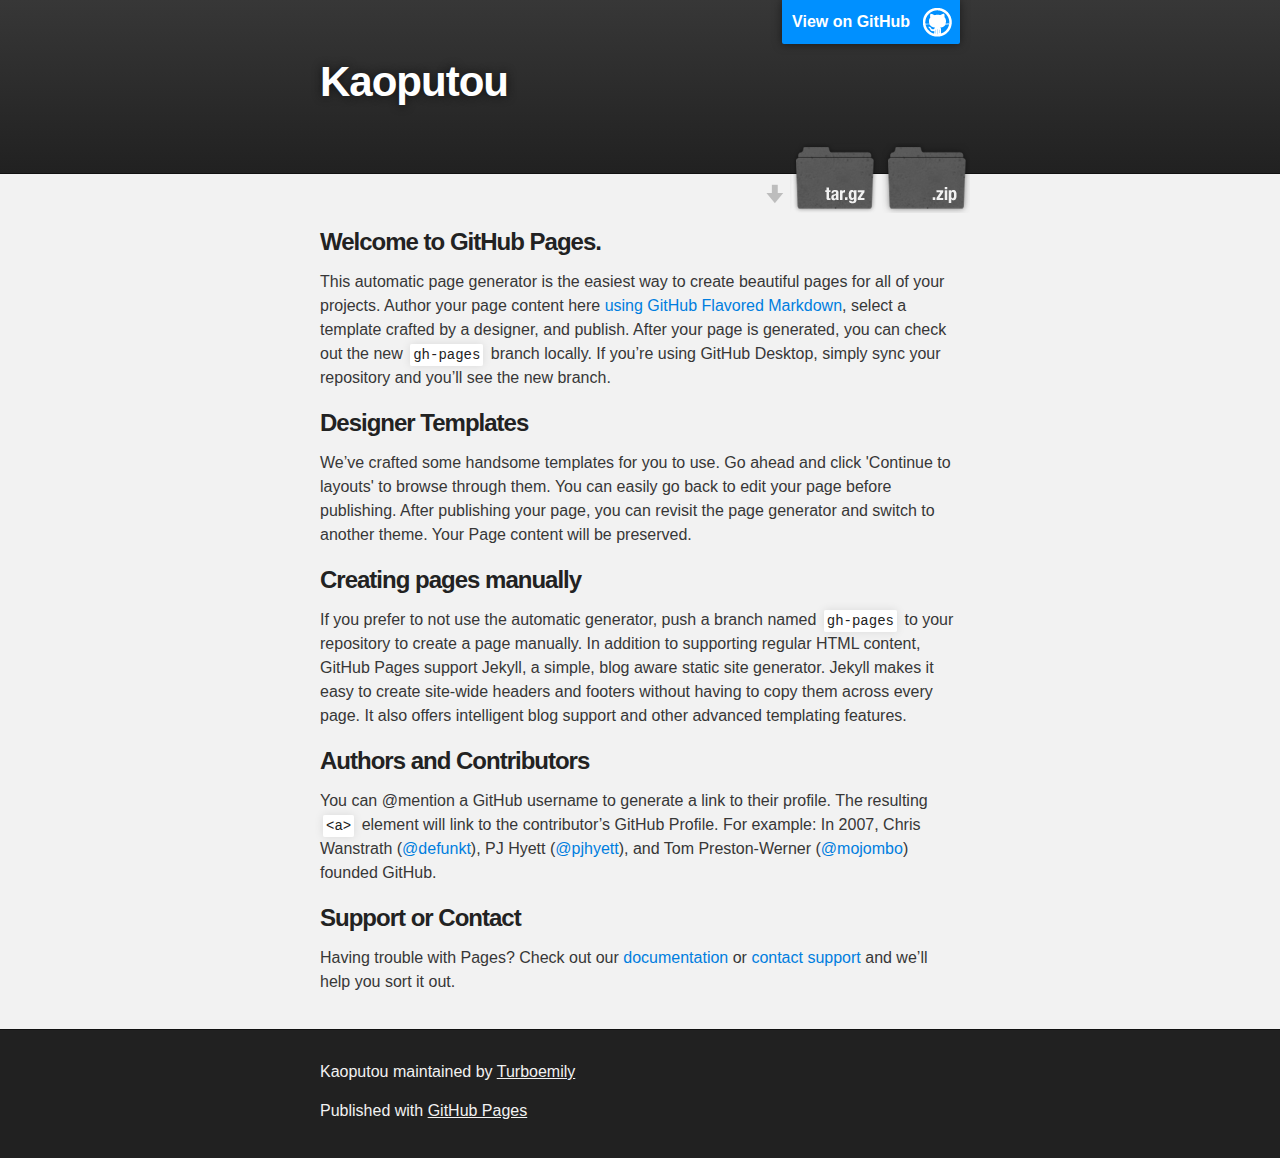
==== index.html @ 63ec0755 "Create gh-pages branch via GitHub" ====
<!DOCTYPE html>
<html>

  <head>
    <meta charset='utf-8'>
    <meta http-equiv="X-UA-Compatible" content="chrome=1">
    <meta name="description" content="Kaoputou : ">

    <link rel="stylesheet" type="text/css" media="screen" href="stylesheets/stylesheet.css">

    <title>Kaoputou</title>
  </head>

  <body>

    <!-- HEADER -->
    <div id="header_wrap" class="outer">
        <header class="inner">
          <a id="forkme_banner" href="https://github.com/Turboemily/kaoputou">View on GitHub</a>

          <h1 id="project_title">Kaoputou</h1>
          <h2 id="project_tagline"></h2>

            <section id="downloads">
              <a class="zip_download_link" href="https://github.com/Turboemily/kaoputou/zipball/master">Download this project as a .zip file</a>
              <a class="tar_download_link" href="https://github.com/Turboemily/kaoputou/tarball/master">Download this project as a tar.gz file</a>
            </section>
        </header>
    </div>

    <!-- MAIN CONTENT -->
    <div id="main_content_wrap" class="outer">
      <section id="main_content" class="inner">
        <h3>
<a id="welcome-to-github-pages" class="anchor" href="#welcome-to-github-pages" aria-hidden="true"><span aria-hidden="true" class="octicon octicon-link"></span></a>Welcome to GitHub Pages.</h3>

<p>This automatic page generator is the easiest way to create beautiful pages for all of your projects. Author your page content here <a href="https://guides.github.com/features/mastering-markdown/">using GitHub Flavored Markdown</a>, select a template crafted by a designer, and publish. After your page is generated, you can check out the new <code>gh-pages</code> branch locally. If you’re using GitHub Desktop, simply sync your repository and you’ll see the new branch.</p>

<h3>
<a id="designer-templates" class="anchor" href="#designer-templates" aria-hidden="true"><span aria-hidden="true" class="octicon octicon-link"></span></a>Designer Templates</h3>

<p>We’ve crafted some handsome templates for you to use. Go ahead and click 'Continue to layouts' to browse through them. You can easily go back to edit your page before publishing. After publishing your page, you can revisit the page generator and switch to another theme. Your Page content will be preserved.</p>

<h3>
<a id="creating-pages-manually" class="anchor" href="#creating-pages-manually" aria-hidden="true"><span aria-hidden="true" class="octicon octicon-link"></span></a>Creating pages manually</h3>

<p>If you prefer to not use the automatic generator, push a branch named <code>gh-pages</code> to your repository to create a page manually. In addition to supporting regular HTML content, GitHub Pages support Jekyll, a simple, blog aware static site generator. Jekyll makes it easy to create site-wide headers and footers without having to copy them across every page. It also offers intelligent blog support and other advanced templating features.</p>

<h3>
<a id="authors-and-contributors" class="anchor" href="#authors-and-contributors" aria-hidden="true"><span aria-hidden="true" class="octicon octicon-link"></span></a>Authors and Contributors</h3>

<p>You can @mention a GitHub username to generate a link to their profile. The resulting <code>&lt;a&gt;</code> element will link to the contributor’s GitHub Profile. For example: In 2007, Chris Wanstrath (<a href="https://github.com/defunkt" class="user-mention">@defunkt</a>), PJ Hyett (<a href="https://github.com/pjhyett" class="user-mention">@pjhyett</a>), and Tom Preston-Werner (<a href="https://github.com/mojombo" class="user-mention">@mojombo</a>) founded GitHub.</p>

<h3>
<a id="support-or-contact" class="anchor" href="#support-or-contact" aria-hidden="true"><span aria-hidden="true" class="octicon octicon-link"></span></a>Support or Contact</h3>

<p>Having trouble with Pages? Check out our <a href="https://help.github.com/pages">documentation</a> or <a href="https://github.com/contact">contact support</a> and we’ll help you sort it out.</p>
      </section>
    </div>

    <!-- FOOTER  -->
    <div id="footer_wrap" class="outer">
      <footer class="inner">
        <p class="copyright">Kaoputou maintained by <a href="https://github.com/Turboemily">Turboemily</a></p>
        <p>Published with <a href="https://pages.github.com">GitHub Pages</a></p>
      </footer>
    </div>

    

  </body>
</html>
---- stylesheets/stylesheet.css ----
/*******************************************************************************
Slate Theme for GitHub Pages
by Jason Costello, @jsncostello
*******************************************************************************/

@import url(github-light.css);

/*******************************************************************************
MeyerWeb Reset
*******************************************************************************/

html, body, div, span, applet, object, iframe,
h1, h2, h3, h4, h5, h6, p, blockquote, pre,
a, abbr, acronym, address, big, cite, code,
del, dfn, em, img, ins, kbd, q, s, samp,
small, strike, strong, sub, sup, tt, var,
b, u, i, center,
dl, dt, dd, ol, ul, li,
fieldset, form, label, legend,
table, caption, tbody, tfoot, thead, tr, th, td,
article, aside, canvas, details, embed,
figure, figcaption, footer, header, hgroup,
menu, nav, output, ruby, section, summary,
time, mark, audio, video {
  margin: 0;
  padding: 0;
  border: 0;
  font: inherit;
  vertical-align: baseline;
}

/* HTML5 display-role reset for older browsers */
article, aside, details, figcaption, figure,
footer, header, hgroup, menu, nav, section {
  display: block;
}

ol, ul {
  list-style: none;
}

table {
  border-collapse: collapse;
  border-spacing: 0;
}

/*******************************************************************************
Theme Styles
*******************************************************************************/

body {
  box-sizing: border-box;
  color:#373737;
  background: #212121;
  font-size: 16px;
  font-family: 'Myriad Pro', Calibri, Helvetica, Arial, sans-serif;
  line-height: 1.5;
  -webkit-font-smoothing: antialiased;
}

h1, h2, h3, h4, h5, h6 {
  margin: 10px 0;
  font-weight: 700;
  color:#222222;
  font-family: 'Lucida Grande', 'Calibri', Helvetica, Arial, sans-serif;
  letter-spacing: -1px;
}

h1 {
  font-size: 36px;
  font-weight: 700;
}

h2 {
  padding-bottom: 10px;
  font-size: 32px;
  background: url('../images/bg_hr.png') repeat-x bottom;
}

h3 {
  font-size: 24px;
}

h4 {
  font-size: 21px;
}

h5 {
  font-size: 18px;
}

h6 {
  font-size: 16px;
}

p {
  margin: 10px 0 15px 0;
}

footer p {
  color: #f2f2f2;
}

a {
  text-decoration: none;
  color: #007edf;
  text-shadow: none;

  transition: color 0.5s ease;
  transition: text-shadow 0.5s ease;
  -webkit-transition: color 0.5s ease;
  -webkit-transition: text-shadow 0.5s ease;
  -moz-transition: color 0.5s ease;
  -moz-transition: text-shadow 0.5s ease;
  -o-transition: color 0.5s ease;
  -o-transition: text-shadow 0.5s ease;
  -ms-transition: color 0.5s ease;
  -ms-transition: text-shadow 0.5s ease;
}

a:hover, a:focus {text-decoration: underline;}

footer a {
  color: #F2F2F2;
  text-decoration: underline;
}

em {
  font-style: italic;
}

strong {
  font-weight: bold;
}

img {
  position: relative;
  margin: 0 auto;
  max-width: 739px;
  padding: 5px;
  margin: 10px 0 10px 0;
  border: 1px solid #ebebeb;

  box-shadow: 0 0 5px #ebebeb;
  -webkit-box-shadow: 0 0 5px #ebebeb;
  -moz-box-shadow: 0 0 5px #ebebeb;
  -o-box-shadow: 0 0 5px #ebebeb;
  -ms-box-shadow: 0 0 5px #ebebeb;
}

p img {
  display: inline;
  margin: 0;
  padding: 0;
  vertical-align: middle;
  text-align: center;
  border: none;
}

pre, code {
  width: 100%;
  color: #222;
  background-color: #fff;

  font-family: Monaco, "Bitstream Vera Sans Mono", "Lucida Console", Terminal, monospace;
  font-size: 14px;

  border-radius: 2px;
  -moz-border-radius: 2px;
  -webkit-border-radius: 2px;
}

pre {
  width: 100%;
  padding: 10px;
  box-shadow: 0 0 10px rgba(0,0,0,.1);
  overflow: auto;
}

code {
  padding: 3px;
  margin: 0 3px;
  box-shadow: 0 0 10px rgba(0,0,0,.1);
}

pre code {
  display: block;
  box-shadow: none;
}

blockquote {
  color: #666;
  margin-bottom: 20px;
  padding: 0 0 0 20px;
  border-left: 3px solid #bbb;
}


ul, ol, dl {
  margin-bottom: 15px
}

ul {
  list-style-position: inside;
  list-style: disc;
  padding-left: 20px;
}

ol {
  list-style-position: inside;
  list-style: decimal;
  padding-left: 20px;
}

dl dt {
  font-weight: bold;
}

dl dd {
  padding-left: 20px;
  font-style: italic;
}

dl p {
  padding-left: 20px;
  font-style: italic;
}

hr {
  height: 1px;
  margin-bottom: 5px;
  border: none;
  background: url('../images/bg_hr.png') repeat-x center;
}

table {
  border: 1px solid #373737;
  margin-bottom: 20px;
  text-align: left;
 }

th {
  font-family: 'Lucida Grande', 'Helvetica Neue', Helvetica, Arial, sans-serif;
  padding: 10px;
  background: #373737;
  color: #fff;
 }

td {
  padding: 10px;
  border: 1px solid #373737;
 }

form {
  background: #f2f2f2;
  padding: 20px;
}

/*******************************************************************************
Full-Width Styles
*******************************************************************************/

.outer {
  width: 100%;
}

.inner {
  position: relative;
  max-width: 640px;
  padding: 20px 10px;
  margin: 0 auto;
}

#forkme_banner {
  display: block;
  position: absolute;
  top:0;
  right: 10px;
  z-index: 10;
  padding: 10px 50px 10px 10px;
  color: #fff;
  background: url('../images/blacktocat.png') #0090ff no-repeat 95% 50%;
  font-weight: 700;
  box-shadow: 0 0 10px rgba(0,0,0,.5);
  border-bottom-left-radius: 2px;
  border-bottom-right-radius: 2px;
}

#header_wrap {
  background: #212121;
  background: -moz-linear-gradient(top, #373737, #212121);
  background: -webkit-linear-gradient(top, #373737, #212121);
  background: -ms-linear-gradient(top, #373737, #212121);
  background: -o-linear-gradient(top, #373737, #212121);
  background: linear-gradient(top, #373737, #212121);
}

#header_wrap .inner {
  padding: 50px 10px 30px 10px;
}

#project_title {
  margin: 0;
  color: #fff;
  font-size: 42px;
  font-weight: 700;
  text-shadow: #111 0px 0px 10px;
}

#project_tagline {
  color: #fff;
  font-size: 24px;
  font-weight: 300;
  background: none;
  text-shadow: #111 0px 0px 10px;
}

#downloads {
  position: absolute;
  width: 210px;
  z-index: 10;
  bottom: -40px;
  right: 0;
  height: 70px;
  background: url('../images/icon_download.png') no-repeat 0% 90%;
}

.zip_download_link {
  display: block;
  float: right;
  width: 90px;
  height:70px;
  text-indent: -5000px;
  overflow: hidden;
  background: url(../images/sprite_download.png) no-repeat bottom left;
}

.tar_download_link {
  display: block;
  float: right;
  width: 90px;
  height:70px;
  text-indent: -5000px;
  overflow: hidden;
  background: url(../images/sprite_download.png) no-repeat bottom right;
  margin-left: 10px;
}

.zip_download_link:hover {
  background: url(../images/sprite_download.png) no-repeat top left;
}

.tar_download_link:hover {
  background: url(../images/sprite_download.png) no-repeat top right;
}

#main_content_wrap {
  background: #f2f2f2;
  border-top: 1px solid #111;
  border-bottom: 1px solid #111;
}

#main_content {
  padding-top: 40px;
}

#footer_wrap {
  background: #212121;
}



/*******************************************************************************
Small Device Styles
*******************************************************************************/

@media screen and (max-width: 480px) {
  body {
    font-size:14px;
  }

  #downloads {
    display: none;
  }

  .inner {
    min-width: 320px;
    max-width: 480px;
  }

  #project_title {
  font-size: 32px;
  }

  h1 {
    font-size: 28px;
  }

  h2 {
    font-size: 24px;
  }

  h3 {
    font-size: 21px;
  }

  h4 {
    font-size: 18px;
  }

  h5 {
    font-size: 14px;
  }

  h6 {
    font-size: 12px;
  }

  code, pre {
    min-width: 320px;
    max-width: 480px;
    font-size: 11px;
  }

}
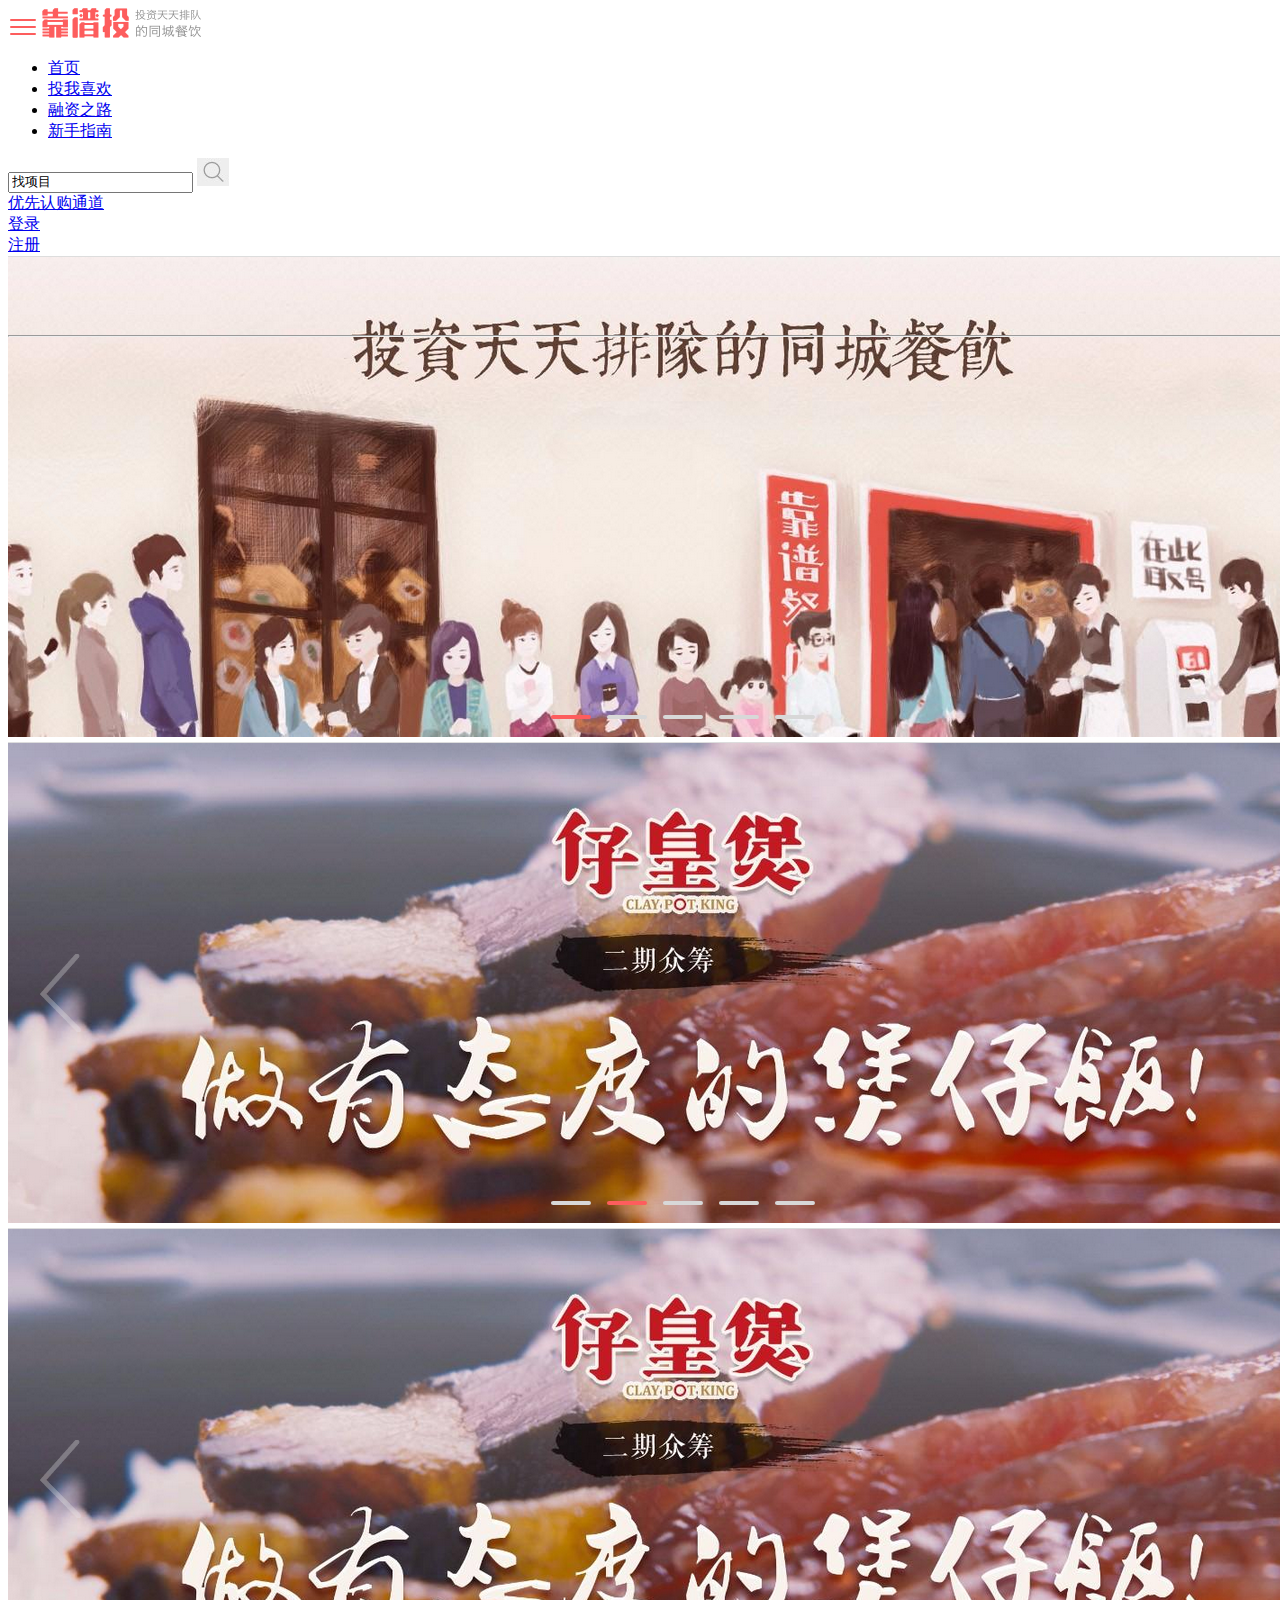
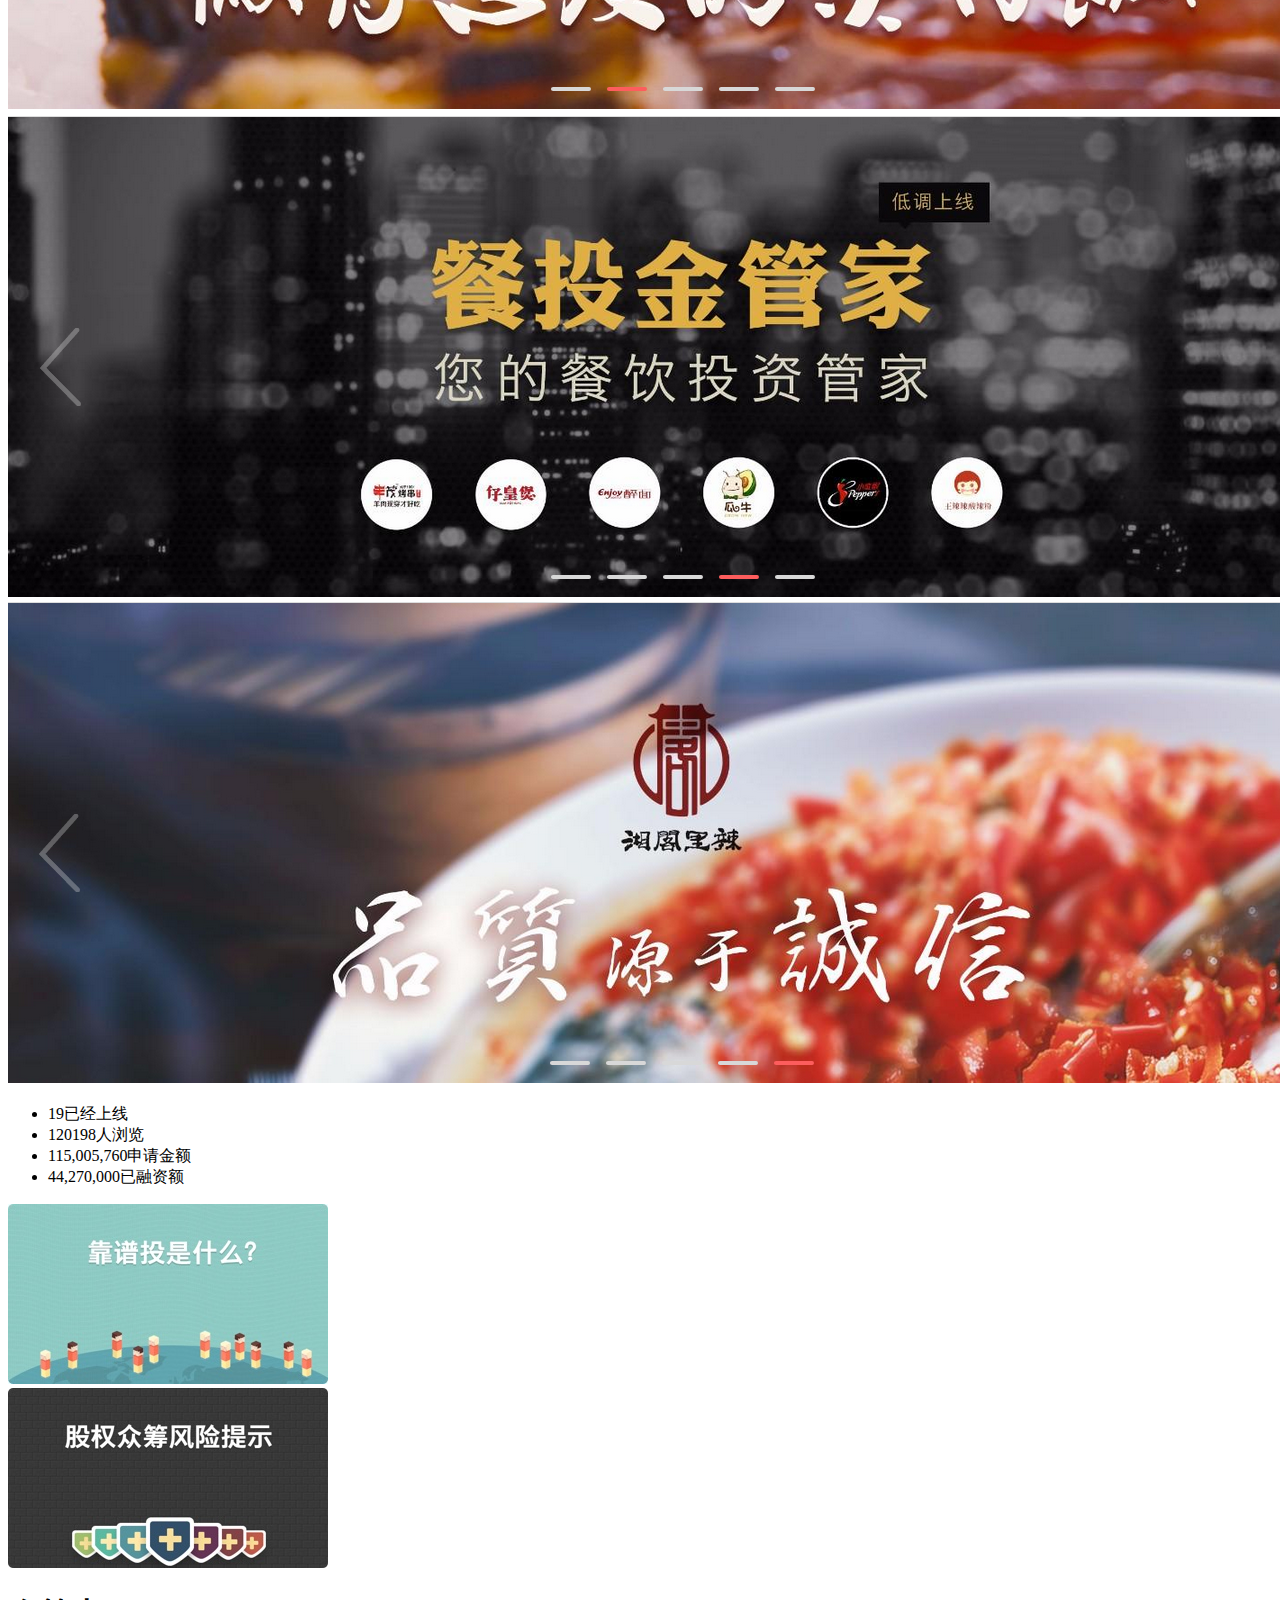
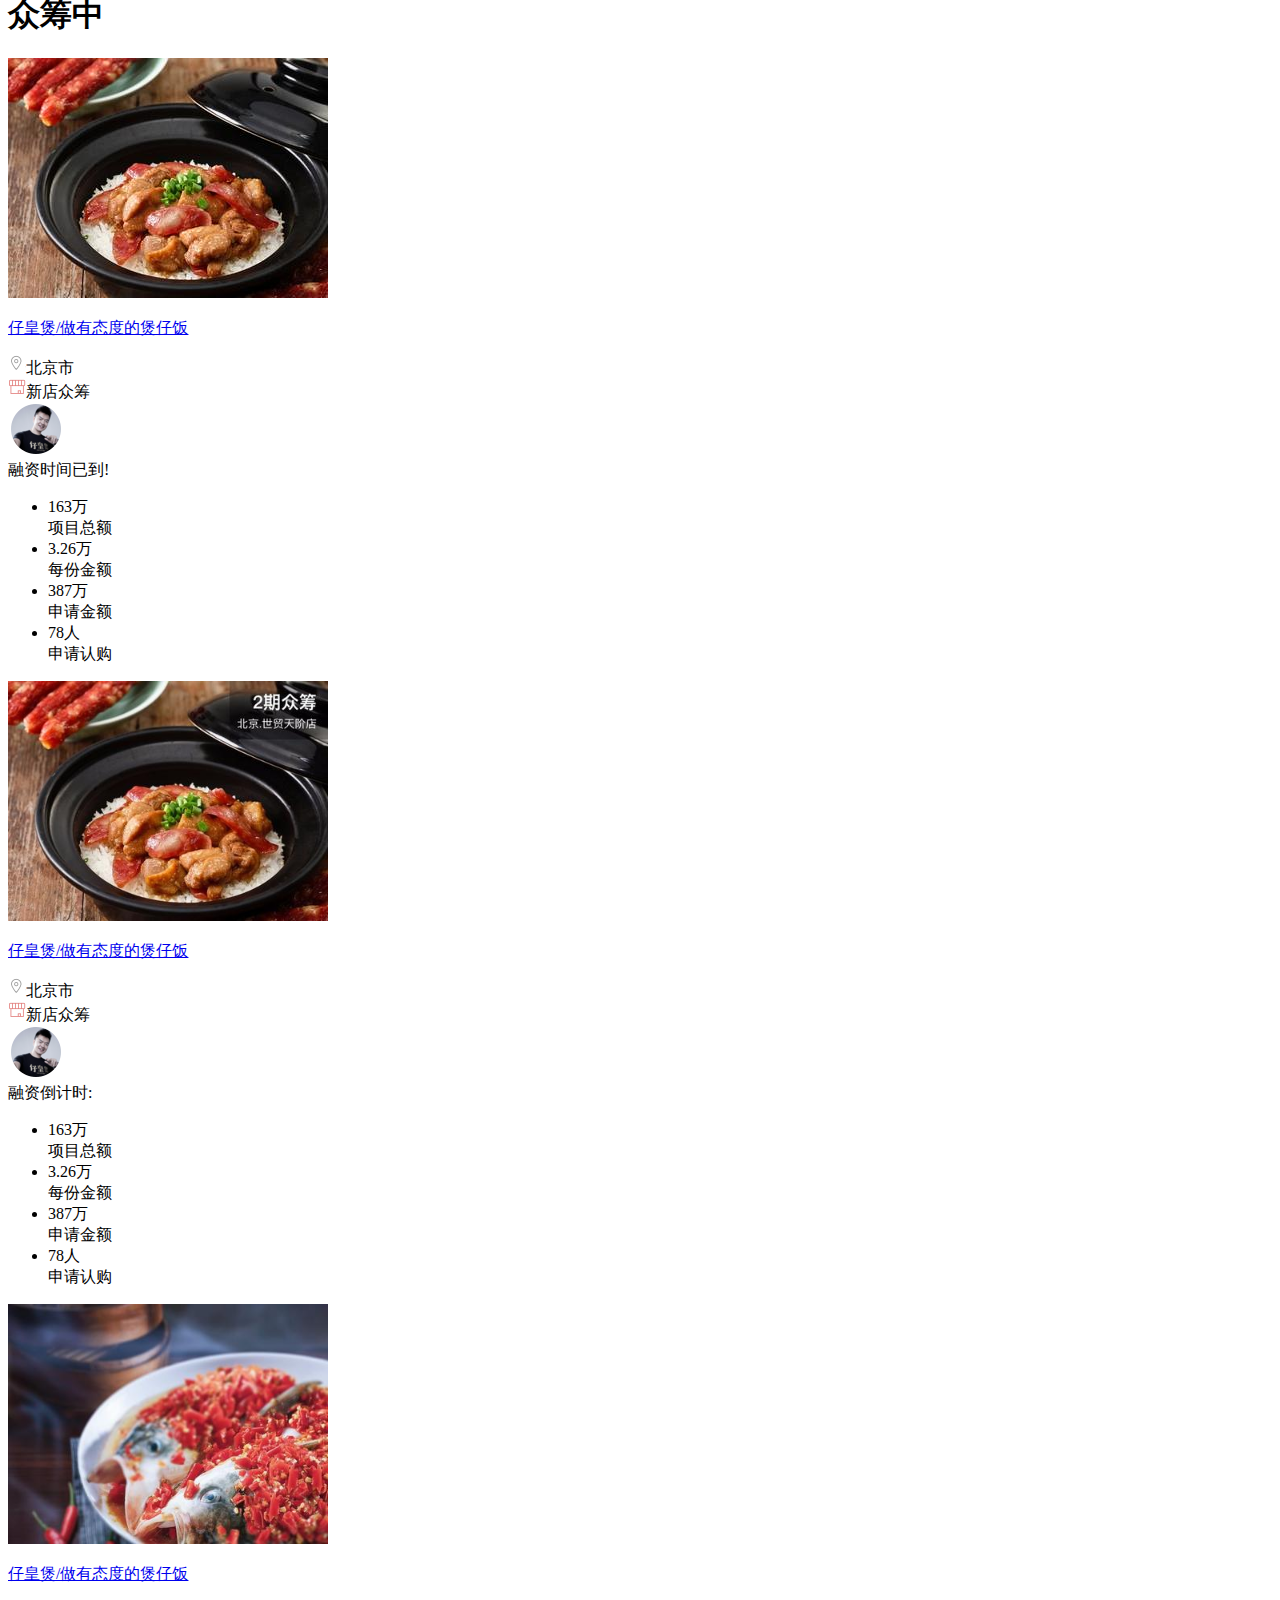
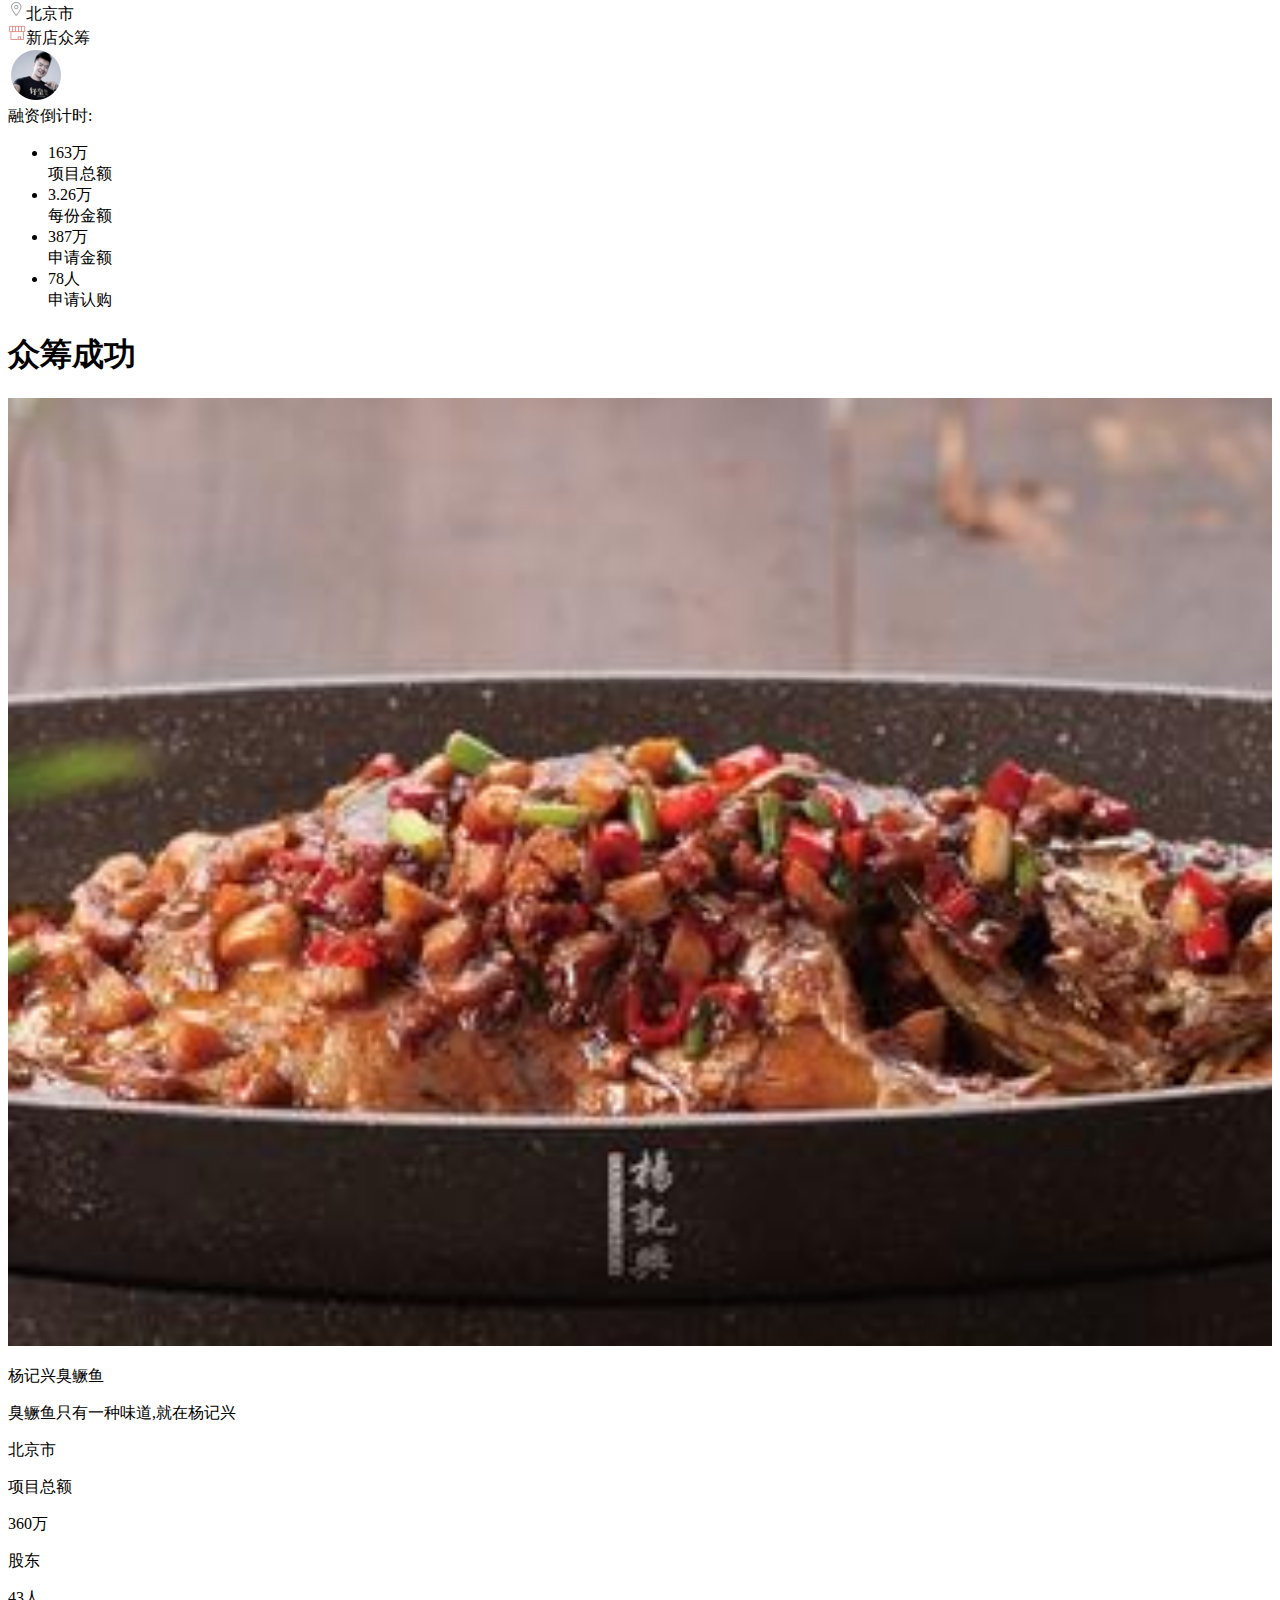
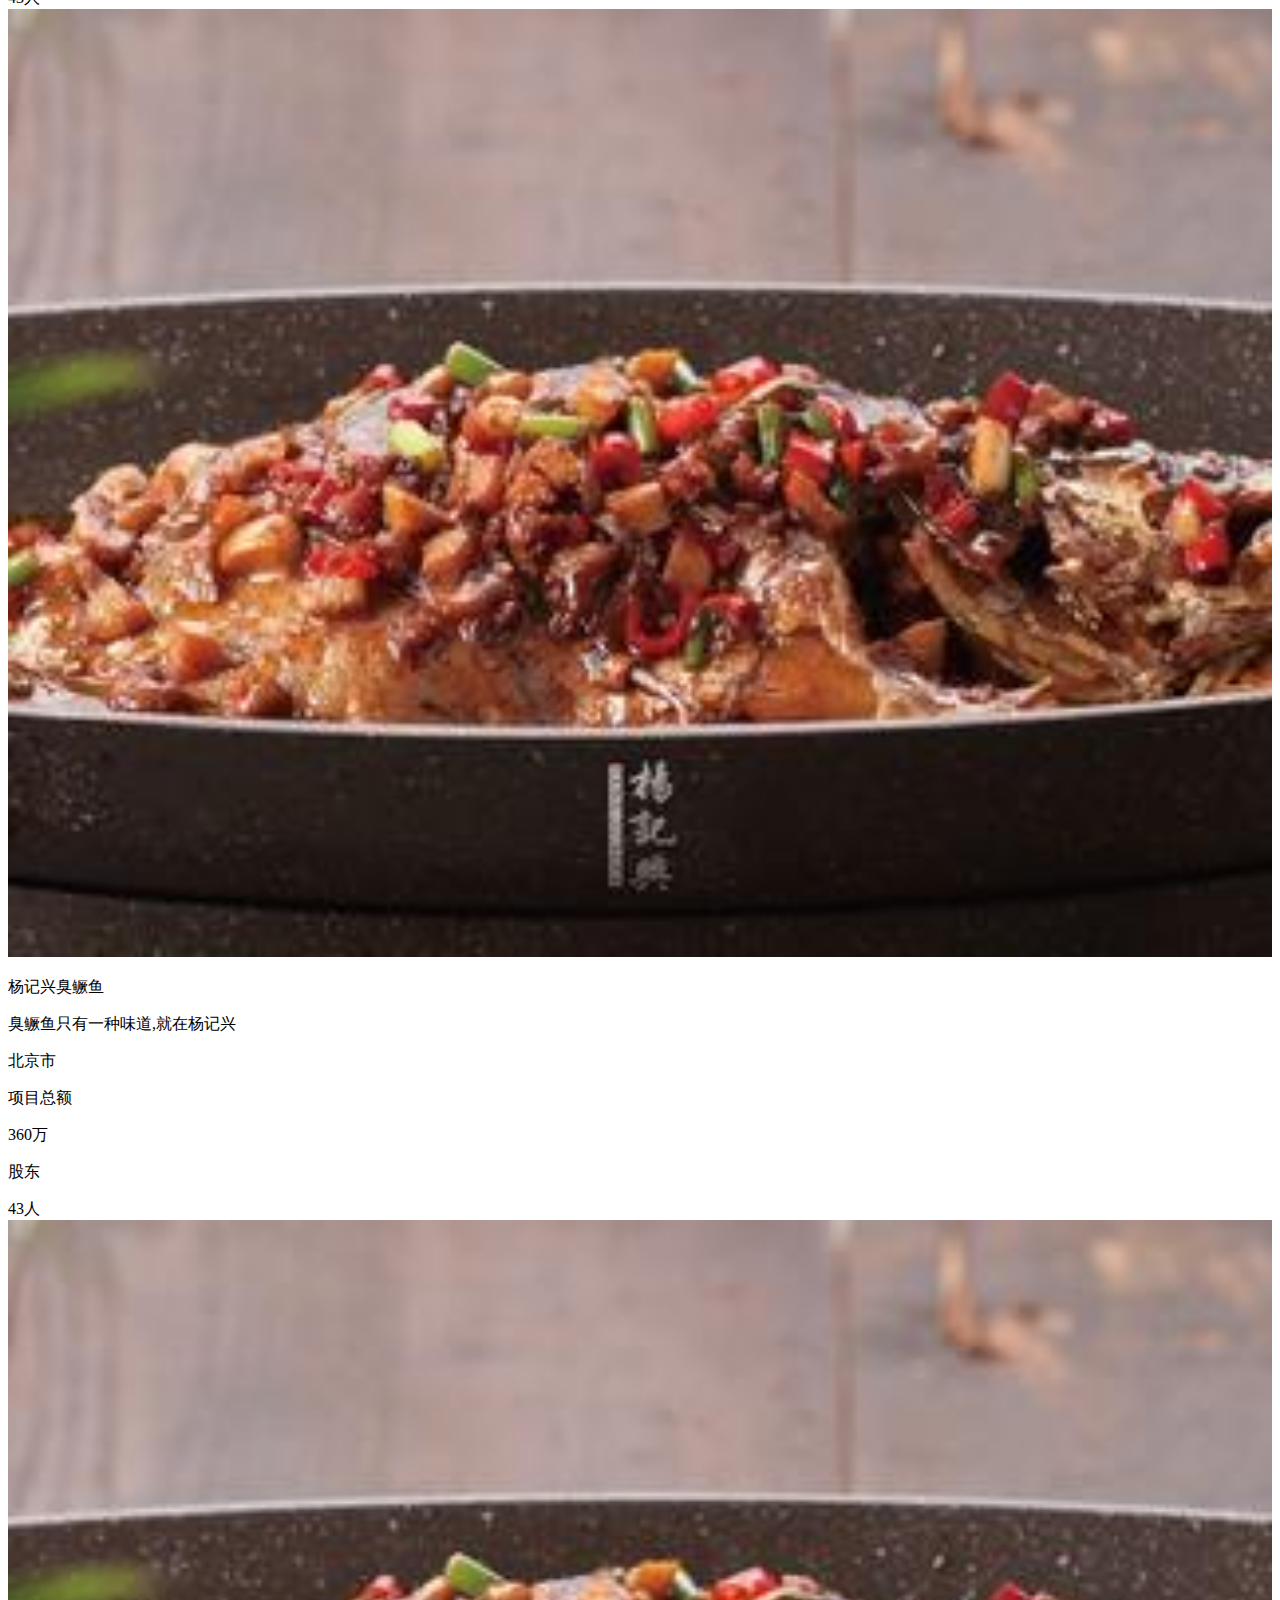
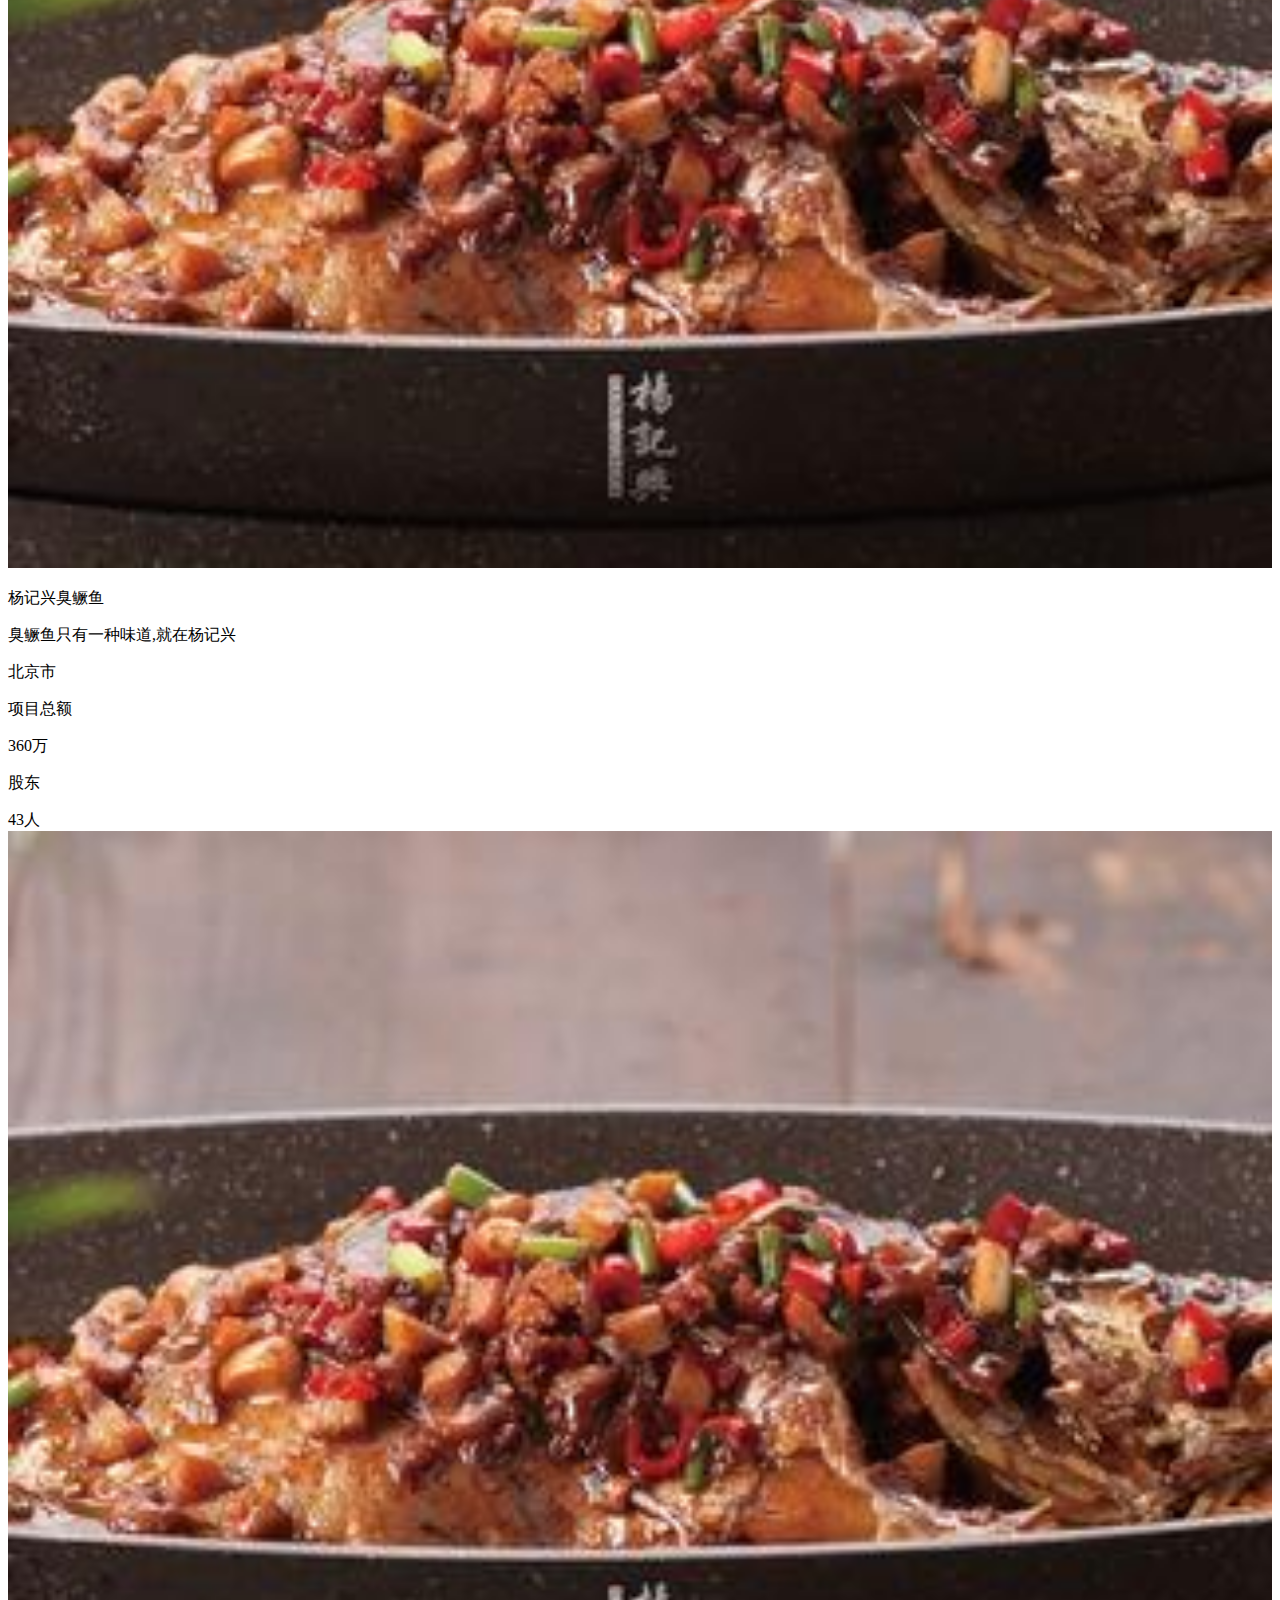
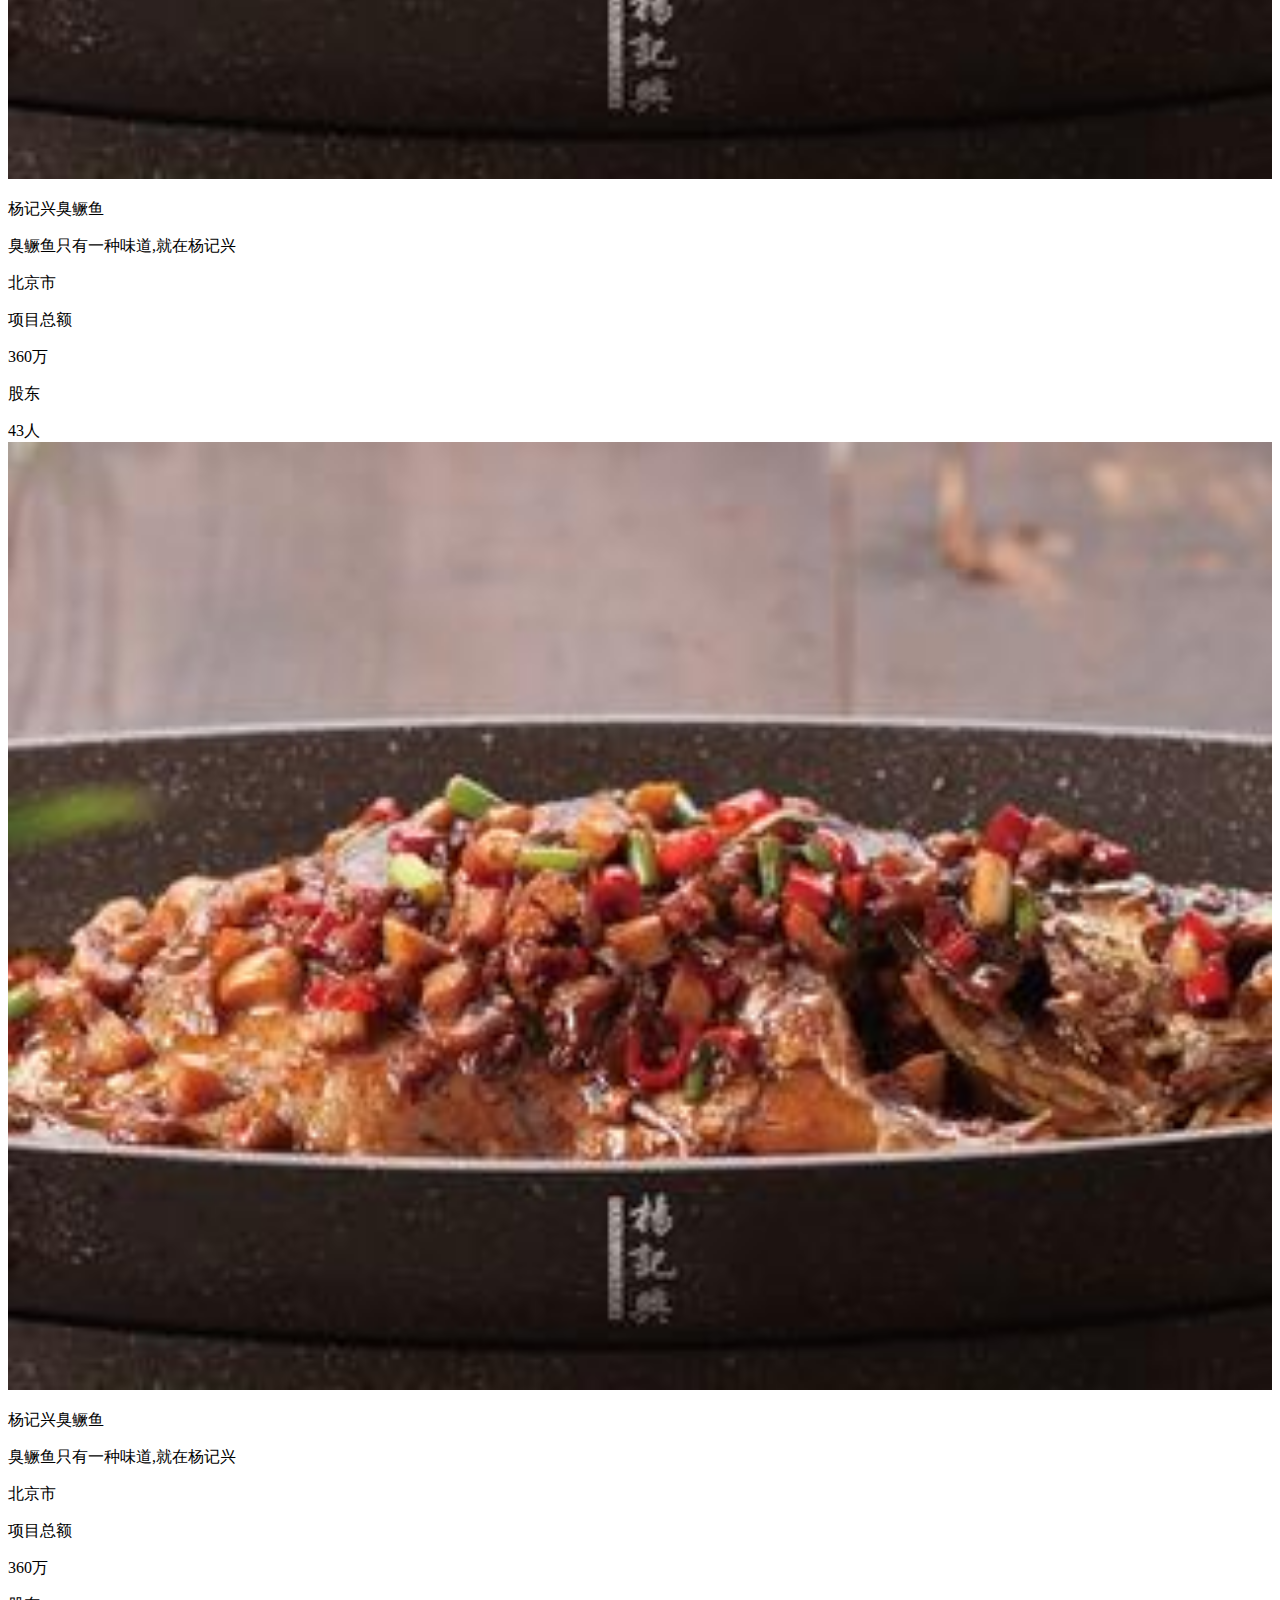
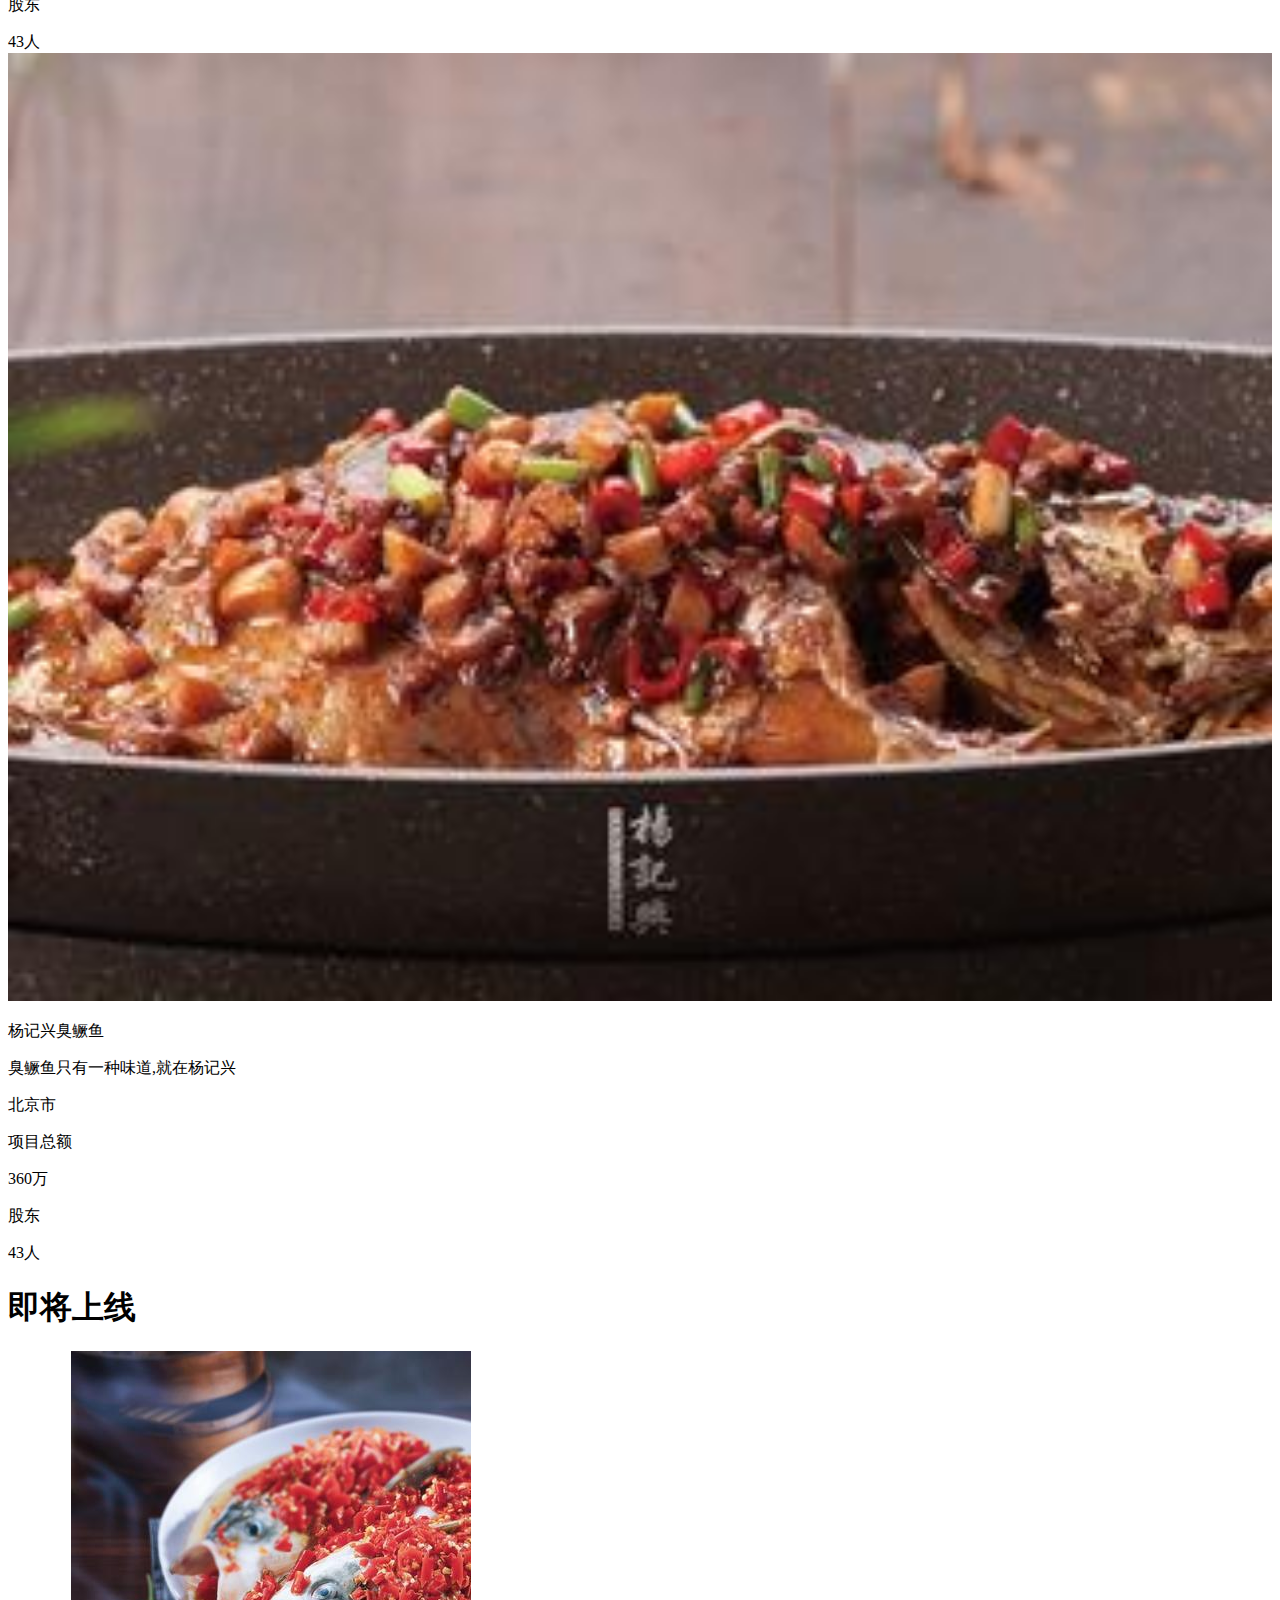
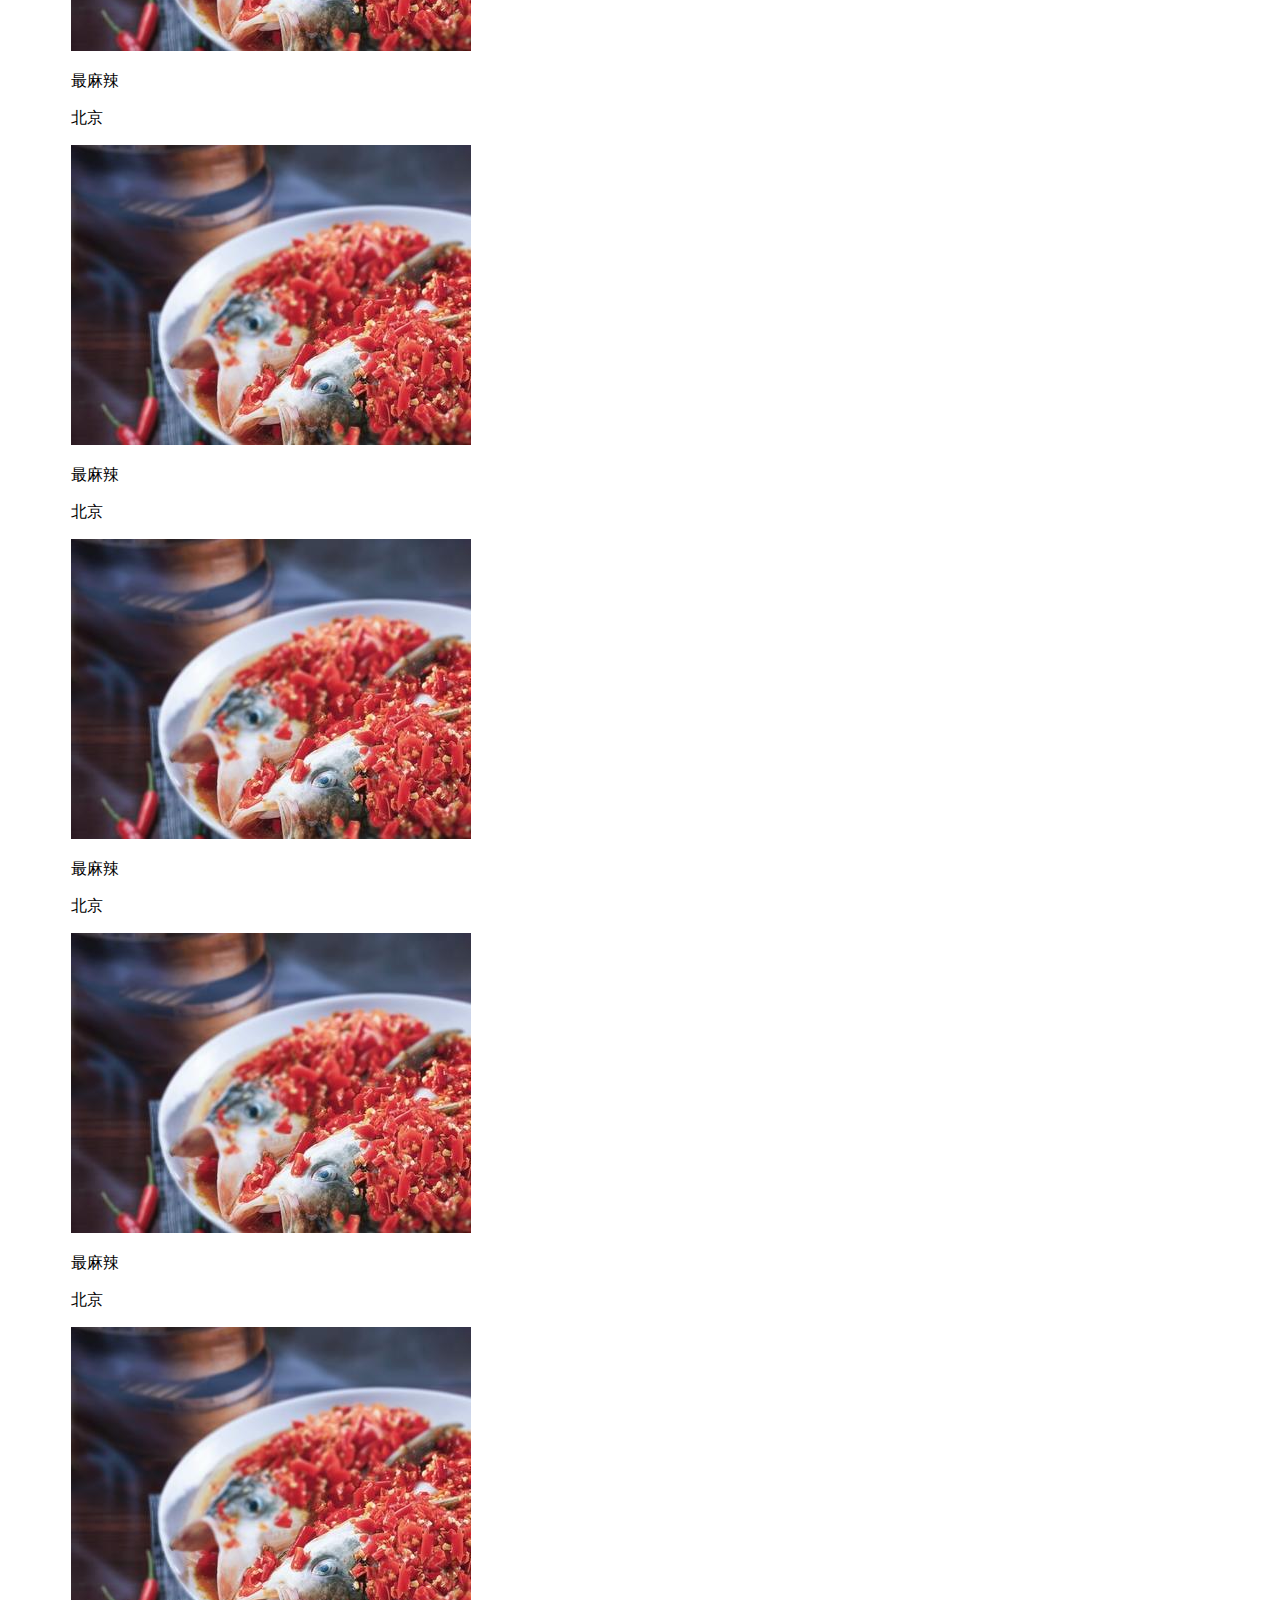
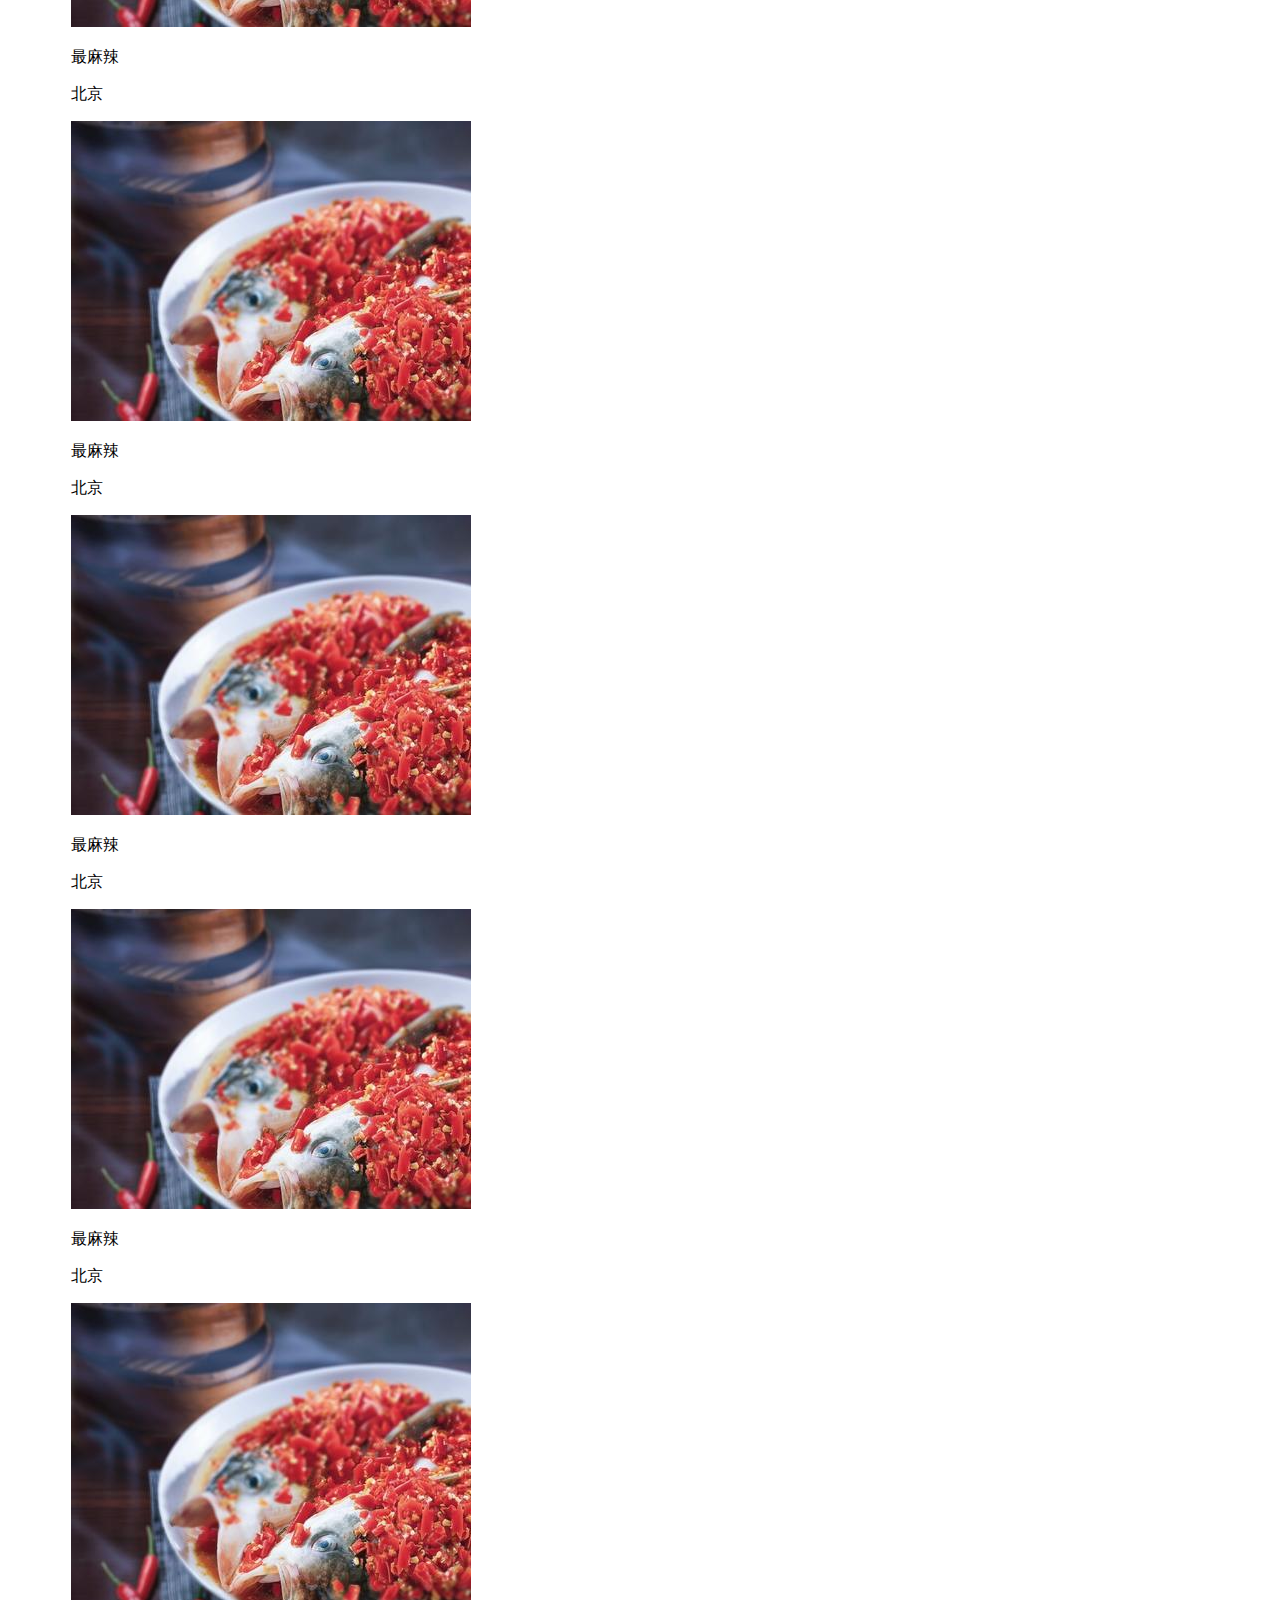
==== commit f36fd9b3: "修改" ====
--- a/index.html
+++ b/index.html
@@ -1,72 +1,399 @@
 <!DOCTYPE html>
-<html>
-
-  <head>
-    <meta charset='utf-8'>
-    <meta http-equiv="X-UA-Compatible" content="chrome=1">
-    <meta name="description" content="Kaoputou : ">
-
-    <link rel="stylesheet" type="text/css" media="screen" href="stylesheets/stylesheet.css">
-
-    <title>Kaoputou</title>
-  </head>
-
-  <body>
-
-    <!-- HEADER -->
-    <div id="header_wrap" class="outer">
-        <header class="inner">
-          <a id="forkme_banner" href="https://github.com/Turboemily/kaoputou">View on GitHub</a>
-
-          <h1 id="project_title">Kaoputou</h1>
-          <h2 id="project_tagline"></h2>
-
-            <section id="downloads">
-              <a class="zip_download_link" href="https://github.com/Turboemily/kaoputou/zipball/master">Download this project as a .zip file</a>
-              <a class="tar_download_link" href="https://github.com/Turboemily/kaoputou/tarball/master">Download this project as a tar.gz file</a>
-            </section>
-        </header>
-    </div>
-
-    <!-- MAIN CONTENT -->
-    <div id="main_content_wrap" class="outer">
-      <section id="main_content" class="inner">
-        <h3>
-<a id="welcome-to-github-pages" class="anchor" href="#welcome-to-github-pages" aria-hidden="true"><span aria-hidden="true" class="octicon octicon-link"></span></a>Welcome to GitHub Pages.</h3>
-
-<p>This automatic page generator is the easiest way to create beautiful pages for all of your projects. Author your page content here <a href="https://guides.github.com/features/mastering-markdown/">using GitHub Flavored Markdown</a>, select a template crafted by a designer, and publish. After your page is generated, you can check out the new <code>gh-pages</code> branch locally. If you’re using GitHub Desktop, simply sync your repository and you’ll see the new branch.</p>
-
-<h3>
-<a id="designer-templates" class="anchor" href="#designer-templates" aria-hidden="true"><span aria-hidden="true" class="octicon octicon-link"></span></a>Designer Templates</h3>
-
-<p>We’ve crafted some handsome templates for you to use. Go ahead and click 'Continue to layouts' to browse through them. You can easily go back to edit your page before publishing. After publishing your page, you can revisit the page generator and switch to another theme. Your Page content will be preserved.</p>
-
-<h3>
-<a id="creating-pages-manually" class="anchor" href="#creating-pages-manually" aria-hidden="true"><span aria-hidden="true" class="octicon octicon-link"></span></a>Creating pages manually</h3>
-
-<p>If you prefer to not use the automatic generator, push a branch named <code>gh-pages</code> to your repository to create a page manually. In addition to supporting regular HTML content, GitHub Pages support Jekyll, a simple, blog aware static site generator. Jekyll makes it easy to create site-wide headers and footers without having to copy them across every page. It also offers intelligent blog support and other advanced templating features.</p>
-
-<h3>
-<a id="authors-and-contributors" class="anchor" href="#authors-and-contributors" aria-hidden="true"><span aria-hidden="true" class="octicon octicon-link"></span></a>Authors and Contributors</h3>
-
-<p>You can @mention a GitHub username to generate a link to their profile. The resulting <code>&lt;a&gt;</code> element will link to the contributor’s GitHub Profile. For example: In 2007, Chris Wanstrath (<a href="https://github.com/defunkt" class="user-mention">@defunkt</a>), PJ Hyett (<a href="https://github.com/pjhyett" class="user-mention">@pjhyett</a>), and Tom Preston-Werner (<a href="https://github.com/mojombo" class="user-mention">@mojombo</a>) founded GitHub.</p>
-
-<h3>
-<a id="support-or-contact" class="anchor" href="#support-or-contact" aria-hidden="true"><span aria-hidden="true" class="octicon octicon-link"></span></a>Support or Contact</h3>
-
-<p>Having trouble with Pages? Check out our <a href="https://help.github.com/pages">documentation</a> or <a href="https://github.com/contact">contact support</a> and we’ll help you sort it out.</p>
-      </section>
-    </div>
-
-    <!-- FOOTER  -->
-    <div id="footer_wrap" class="outer">
-      <footer class="inner">
-        <p class="copyright">Kaoputou maintained by <a href="https://github.com/Turboemily">Turboemily</a></p>
-        <p>Published with <a href="https://pages.github.com">GitHub Pages</a></p>
-      </footer>
-    </div>
-
-    
-
-  </body>
+<html lang="en">
+<head>
+    <meta charset="UTF-8">
+    <title>Title</title>
+    <meta name="viewport" content="width=device-width, initial-scale=1">
+    <!-- The above 3 meta tags *must* come first in the head; any other head content must come *after* these tags -->
+    <title>Bootstrap 101 Template</title>
+    <link rel="stylesheet" href="stylesheets/init.css">
+    <link rel="stylesheet" href="stylesheets/style.css">
+    <link rel="stylesheet" href="stylesheets/style2.css">
+    <script src="http://apps.bdimg.com/libs/jquery/2.1.4/jquery.js"></script>
+
+    <!-- Bootstrap -->
+    <link href="靠谱投1/bootstrap/bootstrap-theme.css" rel="stylesheet">
+    <link rel="stylesheet" href="靠谱投1/bootstrap/bootstrap.min.css">
+    <script src="靠谱投1/bootstrap/bootstrap.min.js"></script>
+</head>
+
+<body>
+
+<!--导航-->
+<div class="nav">
+    <img src="images/list.png" alt="" id="nav-img2">
+    <img src="images/logo-new.png" alt="a" id="nav-img1">
+    <ul>
+        <li><a href="index.html" id="nav-a">首页</a></li>
+        <li><a href="domelike.html">投我喜欢</a></li>
+        <li><a href="richRoad.html">融资之路</a></li>
+        <li><a href="guide.html">新手指南</a></li>
+    </ul>
+    <form action="#" method="post">
+        <input type="text" value="找项目">
+        <a href="#"><img src="images/suosou.jpg" alt=""></a>
+    </form>
+    <div id="nav-div">
+        <div class="nav-div1"><a href="#">优先认购通道</a></div>
+        <div id="nav-div4">
+            <div class="nav-div2"><a href="#">登录</a></div>
+            <div class="nav-div3"><a href="#">注册</a></div>
+        </div>
+
+    </div>
+
+</div>
+
+<!---------------------------轮播------------------------------->
+<div id="myCarousel" class="carousel slide">
+<div class="carousel-inner">
+    <div class="item active col-xs-12">
+        <img src="images/pingmu1.png" alt="第一张">
+    </div>
+    <div class="item col-xs-12">
+        <img src="images/pingmu4.png" alt="第二张">
+    </div>
+    <div class="item col-xs-12">
+        <img src="images/pingmu4.png" alt="第三张">
+    </div>
+    <div class="item col-xs-12">
+        <img src="images/pingmu2.png" alt="第二张">
+    </div>
+    <div class="item col-xs-12">
+        <img src="images/pingmu3.png" alt="第二张">
+    </div>
+</div>
+</div>
+<!---------------------------中间块------------------------------>
+<div id="List">
+     <ul>
+        <li id="li1"><span class="List-span1">19</span><span class="List-span2">已经上线</span></li>
+        <li id="li2"><span class="List-span1">120198</span><span class="List-span2">人浏览</span></li>
+        <li id="li3"><span class="List-span1">115,005,760</span><span class="List-span2">申请金额</span></li>
+        <li id="li4"><span class="List-span1">44,270,000</span><span class="List-span2">已融资额</span></li>
+    </ul>
+</div>
+
+<!---------------------------视频------------------------------->
+<div id="nav-container">
+    <div class="row" id="nav3">
+        <div id="left"><img src="images/img-kpt-intro.jpg" alt=""></div>
+        <div id="right"><img src="images/img-risk-tip.jpg" alt=""></div>
+    </div>
+</div>
+
+<!----------------------------众筹中------------------------------>
+<h1>众筹中</h1>
+<div class="content1">
+    <div id="div1">
+        <img class="imgmouseover" src="images/zongchou3.png" alt="" height="240" width="320">
+    </div>
+    <div class="content1-div2">
+        <p><a href="#" class="content1-a1">仔皇煲</a><a href="#" class="content1-a2">/做有态度的煲仔饭</a></p>
+        <div class="content1-div3"><img src="images/dingwei.png" alt="">北京市</div>
+        <div class="content1-div4"><img src="images/fangzi.png" alt="">新店众筹</div>
+        <img src="images/touxiang.png" alt="" class="content1-img">
+        <div class="content1-div5"><div id="content1-div1">融资倒计时:</div></div>
+        <ul>
+            <li><span class="content1-span1">163</span>万<br/><span class="content1-span">项目总额</span></li>
+            <li><span class="content1-span1">3.26</span>万<br/><span class="content1-span">每份金额</span></li>
+            <li><span class="content1-span1">387</span>万<br/><span class="content1-span">申请金额</span></li>
+            <li><span class="content1-span1">78</span>人<br/><span class="content1-span">申请认购</span></li>
+        </ul>
+    </div>
+</div>
+
+<div class="content1">
+    <div id="div2">
+        <img class="imgmouseover" src="images/zongchou2.png" alt="" height="240" width="320">
+    </div>
+    <div class="content1-div2">
+        <p><a href="#" class="content1-a1">仔皇煲</a><a href="#" class="content1-a2">/做有态度的煲仔饭</a></p>
+        <div class="content1-div3"><img src="images/dingwei.png" alt="">北京市</div>
+        <div class="content1-div4"><img src="images/fangzi.png" alt="">新店众筹</div>
+        <img src="images/touxiang.png" alt="" class="content1-img">
+        <div class="content1-div5"><div id="content1-div2">融资倒计时:</div></div>
+        <ul>
+            <li><span class="content1-span1">163</span>万<br/><span class="content1-span">项目总额</span></li>
+            <li><span class="content1-span1">3.26</span>万<br/><span class="content1-span">每份金额</span></li>
+            <li><span class="content1-span1">387</span>万<br/><span class="content1-span">申请金额</span></li>
+            <li><span class="content1-span1">78</span>人<br/><span class="content1-span">申请认购</span></li>
+        </ul>
+    </div>
+</div>
+
+
+<div class="content1">
+    <div id="div3">
+        <img class="imgmouseover" src="images/zongchou1.png" alt="" height="240" width="320">
+    </div>
+    <div class="content1-div2">
+        <p><a href="#" class="content1-a1">仔皇煲</a><a href="#" class="content1-a2">/做有态度的煲仔饭</a></p>
+        <div class="content1-div3"><img src="images/dingwei.png" alt="">北京市</div>
+        <div class="content1-div4"><img src="images/fangzi.png" alt="">新店众筹</div>
+        <img src="images/touxiang.png" alt="" class="content1-img">
+        <div class="content1-div5"><div id="content1-div3">融资倒计时:</div></div>
+        <ul>
+            <li><span class="content1-span1">163</span>万<br/><span class="content1-span">项目总额</span></li>
+            <li><span class="content1-span1">3.26</span>万<br/><span class="content1-span">每份金额</span></li>
+            <li><span class="content1-span1">387</span>万<br/><span class="content1-span">申请金额</span></li>
+            <li><span class="content1-span1">78</span>人<br/><span class="content1-span">申请认购</span></li>
+        </ul>
+    </div>
+</div>
+
+
+<!----------------------------众筹成功------------------------------>
+<h1>众筹成功</h1>
+<div id="content2">
+    <div class="content2-main">
+
+        <div class="content2-main">
+            <div class="content2">
+                <div><a href="#"><img src="images/yangji.png" alt="" height="auto" width="100%"></a></div>
+                <p class="p1">杨记兴臭鳜鱼</p>
+                <p class="p2">臭鳜鱼只有一种味道,就在杨记兴</p>
+                <p class="p3">北京市</p>
+                <p class="p4">项目总额</p><span class="span1">360万</span>
+                <p class="p5">股东</p> <span class="span2">43人</span>
+            </div>
+            <div class="content2">
+                <div><a href="#"><img src="images/yangji.png" alt="" height="auto" width="100%"></a></div>
+                <p class="p1">杨记兴臭鳜鱼</p>
+                <p class="p2">臭鳜鱼只有一种味道,就在杨记兴</p>
+                <p class="p3">北京市</p>
+                <p class="p4">项目总额</p><span class="span1">360万</span>
+                <p class="p5">股东</p> <span class="span2">43人</span>
+            </div>
+            <div class="content2">
+                <div><a href="#"><img src="images/yangji.png" alt="" height="auto" width="100%"></a></div>
+                <p class="p1">杨记兴臭鳜鱼</p>
+                <p class="p2">臭鳜鱼只有一种味道,就在杨记兴</p>
+                <p class="p3">北京市</p>
+                <p class="p4">项目总额</p><span class="span1">360万</span>
+                <p class="p5">股东</p> <span class="span2">43人</span>
+            </div>
+
+        </div>
+
+        <div class="content2-main">
+            <div class="content2">
+                <div><a href="#"><img src="images/yangji.png" alt="" height="auto" width="100%"></a></div>
+                <p class="p1">杨记兴臭鳜鱼</p>
+                <p class="p2">臭鳜鱼只有一种味道,就在杨记兴</p>
+                <p class="p3">北京市</p>
+                <p class="p4">项目总额</p><span class="span1">360万</span>
+                <p class="p5">股东</p> <span class="span2">43人</span>
+            </div>
+            <div class="content2">
+                <div><a href="#"><img src="images/yangji.png" alt="" height="auto" width="100%"></a></div>
+                <p class="p1">杨记兴臭鳜鱼</p>
+                <p class="p2">臭鳜鱼只有一种味道,就在杨记兴</p>
+                <p class="p3">北京市</p>
+                <p class="p4">项目总额</p><span class="span1">360万</span>
+                <p class="p5">股东</p> <span class="span2">43人</span>
+            </div>
+            <div class="content2">
+                <div><a href="#"><img src="images/yangji.png" alt="" height="auto" width="100%"></a></div>
+                <p class="p1">杨记兴臭鳜鱼</p>
+                <p class="p2">臭鳜鱼只有一种味道,就在杨记兴</p>
+                <p class="p3">北京市</p>
+                <p class="p4">项目总额</p><span class="span1">360万</span>
+                <p class="p5">股东</p> <span class="span2">43人</span>
+            </div>
+
+        </div>
+</div>
+
+
+<!-------------------------------即将上线--------------------------------->
+<h1 id="h3">即将上线</h1>
+<div class="content3-main">
+    <div class="content3-contianer" style="width: 90%;margin: 0 auto;">
+    <div class="content3">
+        <img src="images/zongchou1.png" alt="">
+        <p class="p1">最麻辣</p>
+        <p class="p2">北京</p>
+    </div>
+    <div class="content3">
+        <img src="images/zongchou1.png" alt="">
+        <p class="p1">最麻辣</p>
+        <p class="p2">北京</p>
+    </div>
+
+    <div class="content3">
+        <img src="images/zongchou1.png" alt="">
+        <p class="p1">最麻辣</p>
+        <p class="p2">北京</p>
+    </div>
+    <div class="content3">
+        <img src="images/zongchou1.png" alt="">
+        <p class="p1">最麻辣</p>
+        <p class="p2">北京</p>
+    </div>
+    <div class="content3">
+        <img src="images/zongchou1.png" alt="">
+        <p class="p1">最麻辣</p>
+        <p class="p2">北京</p>
+    </div>
+    <div class="content3">
+        <img src="images/zongchou1.png" alt="">
+        <p class="p1">最麻辣</p>
+        <p class="p2">北京</p>
+    </div>
+    <div class="content3">
+        <img src="images/zongchou1.png" alt="">
+        <p class="p1">最麻辣</p>
+        <p class="p2">北京</p>
+    </div>
+    <div class="content3">
+        <img src="images/zongchou1.png" alt="">
+        <p class="p1">最麻辣</p>
+        <p class="p2">北京</p>
+    </div>
+    <div class="content3">
+        <img src="images/zongchou1.png" alt="">
+        <p class="p1">最麻辣</p>
+        <p class="p2">北京</p>
+    </div>
+    <div class="content3">
+        <img src="images/zongchou1.png" alt="">
+        <p class="p1">最麻辣</p>
+        <p class="p2">北京</p>
+    </div>
+    <div class="content3">
+        <img src="images/zongchou1.png" alt="">
+        <p class="p1">最麻辣</p>
+        <p class="p2">北京</p>
+    </div>
+    <div class="content3">
+        <img src="images/zongchou1.png" alt="">
+        <p class="p1">最麻辣</p>
+        <p class="p2">北京</p>
+    </div>
+    </div>
+</div>
+
+
+<!-------------------------------手机端登陆注册----------------------------------------->
+<div class="mobile-container" style="display: none">
+    <div id="mobile-nav">
+        <div class="mobile-div1"><a href="#" class="mobile-a" id="mobile-a">登录</a></div>
+        <div class="mobile-div1"><a href="#" class="mobile-a">注册</a></div>
+        <div class="mobile-div">
+            <div class="mobile-div2"><a href="#">首页</a></div>
+            <div class="mobile-div2"><a href="#">投我喜欢</a></div>
+            <div class="mobile-div2"><a href="#">新手指南</a></div>
+        </div>
+
+    </div>
+    <div  id="mobile-bg"></div>
+</div>
+
+<!------------------------------众筹资讯--------------------------------------------->
+<h1>众筹资讯</h1>
+<div id="content4-main">
+    <div class="content4-left">
+        <div class="blank"></div>
+         <p class="content4-p">哇! 你居然扫了二维码,你一定有很多问题想问</p>
+         <div class="content4-div1">我想你大概在想,3万块钱做老板是什么意思?如果您正在吃饭,可以先做收藏文章回头再看:)如果您不着急,请听我慢慢道来。。。我想你大我想你大概在想,3万块钱做老板是什么意思?如果您正在吃饭,可以先做收藏文章回头再看:)如果您不着急,请听我慢慢道来。。。</div>
+    </div>
+    <div class="content4-right">
+          <div class="content4-div2"><a href="#" class="a1">哇! 你居然扫了二维码,你一定有很多问题想问</a><a class="a2">06-30</a></div>
+          <div class="content4-div2"><a href="#" class="a1">【投资人课堂】投资众筹餐饮,如何找到99%赚钱的项目</a><a class="a2">12-16</a></div>
+          <div class="content4-div2"><a href="#" class="a1">什么样的餐饮众筹才是靠谱的?</a><a class="a2">12-05</a></div>
+          <div class="content4-div2"><a href="#" class="a1">靠谱投创始人朱淮阳:请善待吃货们的众筹</a><a class="a2">11-25</a></div>
+          <div class="content4-div2"><a href="#" class="a1">靠谱投CEO轻永:餐饮莫上市,精密是加盟才是未来出路</a><a class="a2">11-20</a></div>
+
+        <div id="content4-div"><a href="#">查看更多资讯</a></div>
+    </div>
+</div>
+<!---------------------------------------footer投资靠谱------------------------------------>
+<div id="content5-container">
+    <div id="content5-main">
+        <p class="content5-p1">投资靠谱、盈利的餐饮项目</p>
+        <p class="content5-p2">靠谱投为投资人提供优质精益的餐饮项目,并为投资人提供专业的投后管理服务。</p>
+        <p class="content5-p3"><a href="#">如何投资</a></p>
+        <a href="#" class="content5-a"><img src="images/signIN.png" alt=""></a>
+    </div>
+    <div id="content5-main1">
+        <p class="content5-p1">投资靠谱、盈利的餐饮项目</p>
+        <p class="content5-p2">靠谱投为投资人提供优质精益的餐饮项目,并为投资人提供专业的投后管理服务。</p>
+        <p class="content5-p3"><a href="#">如何投资</a></p>
+        <a href="#" class="content5-a"><img src="images/signIN.png" alt=""></a>
+    </div>
+</div>
+<!------------------------------------footer ending------------------------------------------------>
+    <div id="content-footer">
+        <div class="mobilefooter">
+            <div><a href="#">关于靠谱投</a></div>
+            <div><a href="#">用户服务协议</a></div>
+            <div><a href="#">加入我们</a></div>
+            <div><a href="#">帮助中心</a></div>
+            <span><a href="#" id="mobile-a">@2016 kaoputou.com 靠谱投</a></span>
+            <span>京ICP备15039009号</span>
+        </div>
+        <div class="pcfooter">
+            <div class="pcfooter-div">
+                <p>关于我们</p>
+                <a href="#">投靠谱介绍</a>
+                <a href="#">加入我们</a>
+                <a href="#">联系我们</a>
+                <a href="#">媒体报道</a>
+            </div>
+            <div class="pcfooter-div">
+                <p>帮助中心</p>
+                <a href="#">新手指南</a>
+                <a href="#">投资人指南</a>
+                <a href="#">项目人指南</a>
+                <a href="#">名词解释</a>
+                <a href="#">常见问题</a>
+            </div>
+            <div class="pcfooter-div">
+                <p>相关协议</p>
+                <a href="#">用户服务协议</a>
+                <a href="#">投资服务协议</a>
+                <a href="#">风险揭示书</a>
+                <a href="#">靠谱投业务规则</a>
+            </div>
+            <div class="pcfooter-div">
+                <p id="pc-p1">联系我们</p>
+                <a href="#" id="pc-a1">4000-400-177</a>
+                <a href="#" id="pc-a2">周一至周六9:00-21:00</a>
+                <a href="#" id="pc-a3">@靠谱投官方微博</a>
+            </div>
+            <div id="pcfooter-img">
+                <div class="pcfooter-img">
+                    <img src="images/weixin.png" alt="">
+                    <p>靠谱投微信公众号</p>
+                </div>
+                <div class="pcfooter-img">
+                    <img src="images/mobile.png" alt="">
+                    <p>靠谱投移动客户端</p>
+                </div>
+            </div>
+            <hr style="width:100%;color: white; position: absolute;top: 327px;">
+            <div id="pcfooter-ending">
+                <a href="#">友情链接</a>
+                <a href="#">掌柜攻略</a>
+                <a href="#">拉勾网</a>
+                <a href="#">餐饮咖</a>
+                <a href="#">众筹家</a>
+                <a href="#">种财网</a>
+                <div style="float: right;">©2016 kaoputou.com 靠谱投 京ICP备15039009号</div>
+            </div>
+        </div>
+    </div>
+    <script>
+        $('#myCarousel').carousel({
+            //设置自动播放/2 秒
+            interval : 2000,
+            //设置暂停按钮的事件
+            pause : 'hover',
+            //只播一次
+           // wrap : false,
+        });
+    </script>
+<script src="javascripts/main.js"></script>
+</body>
 </html>
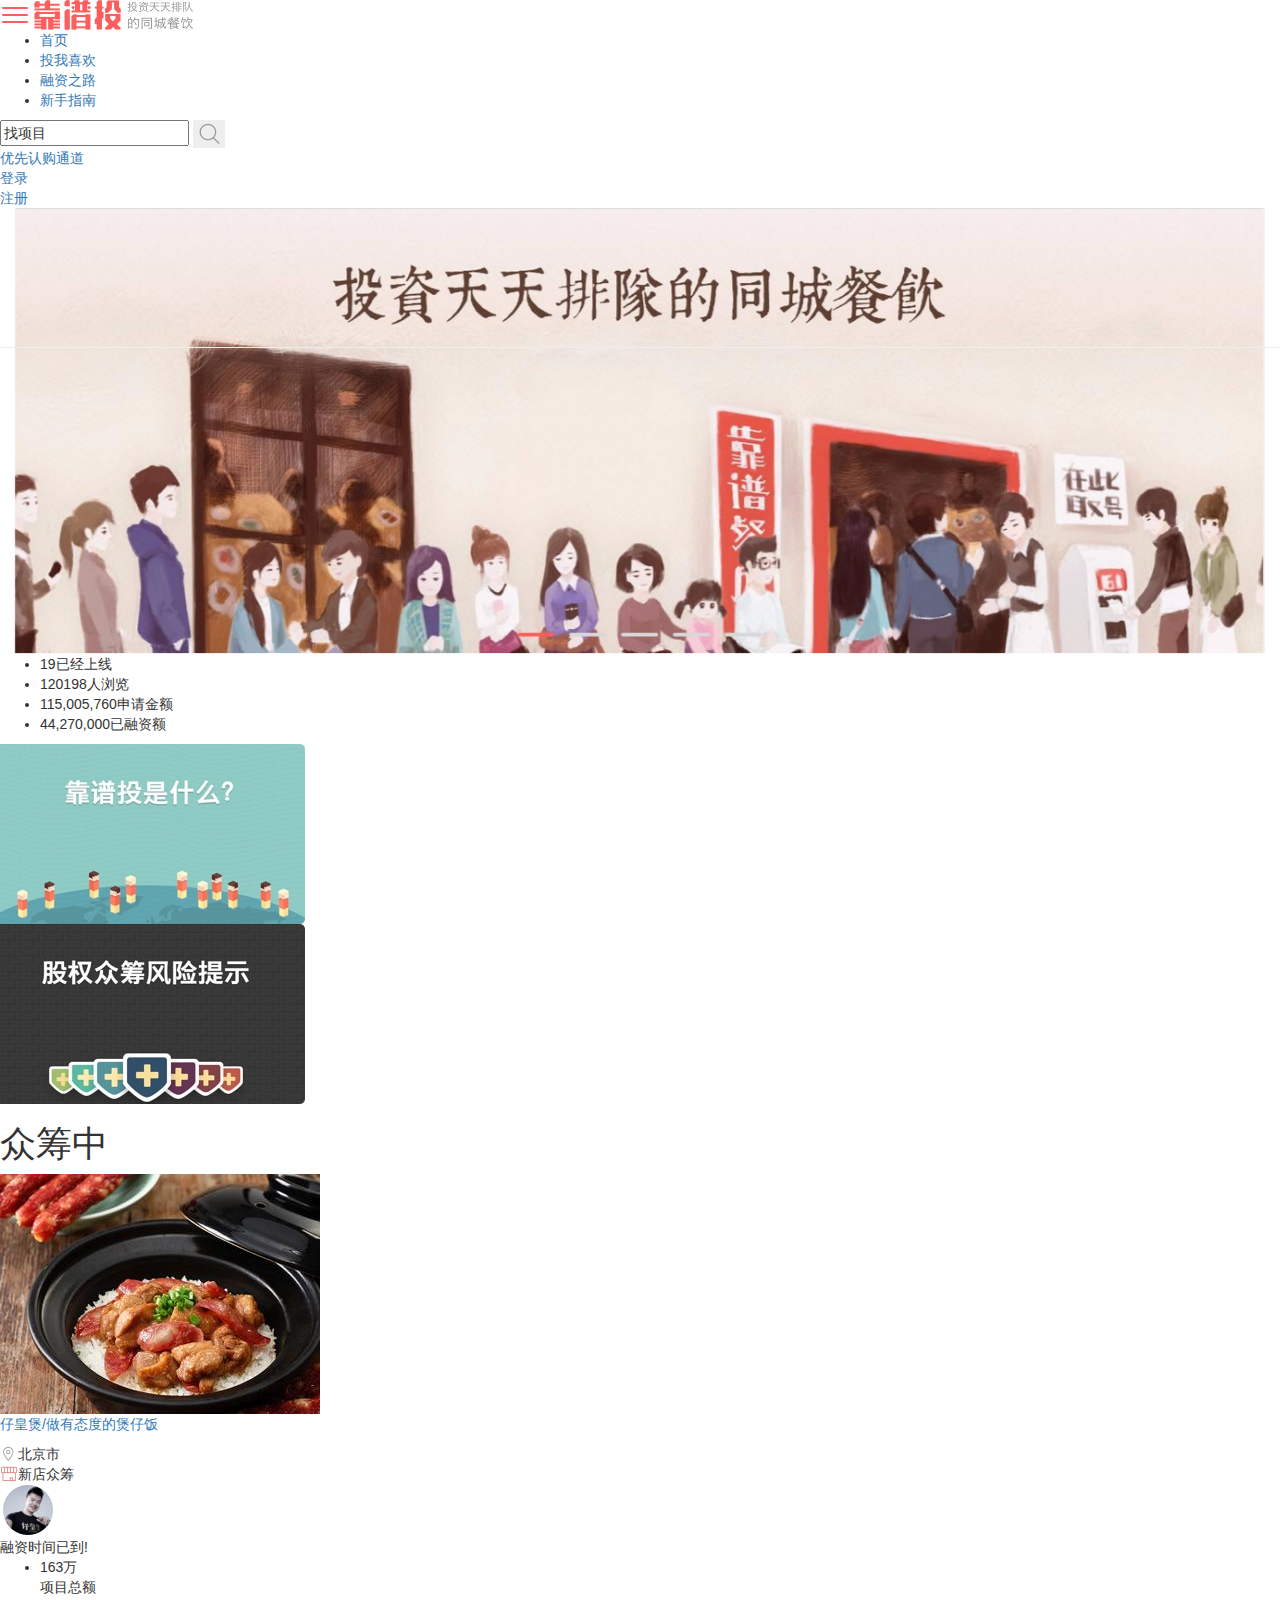
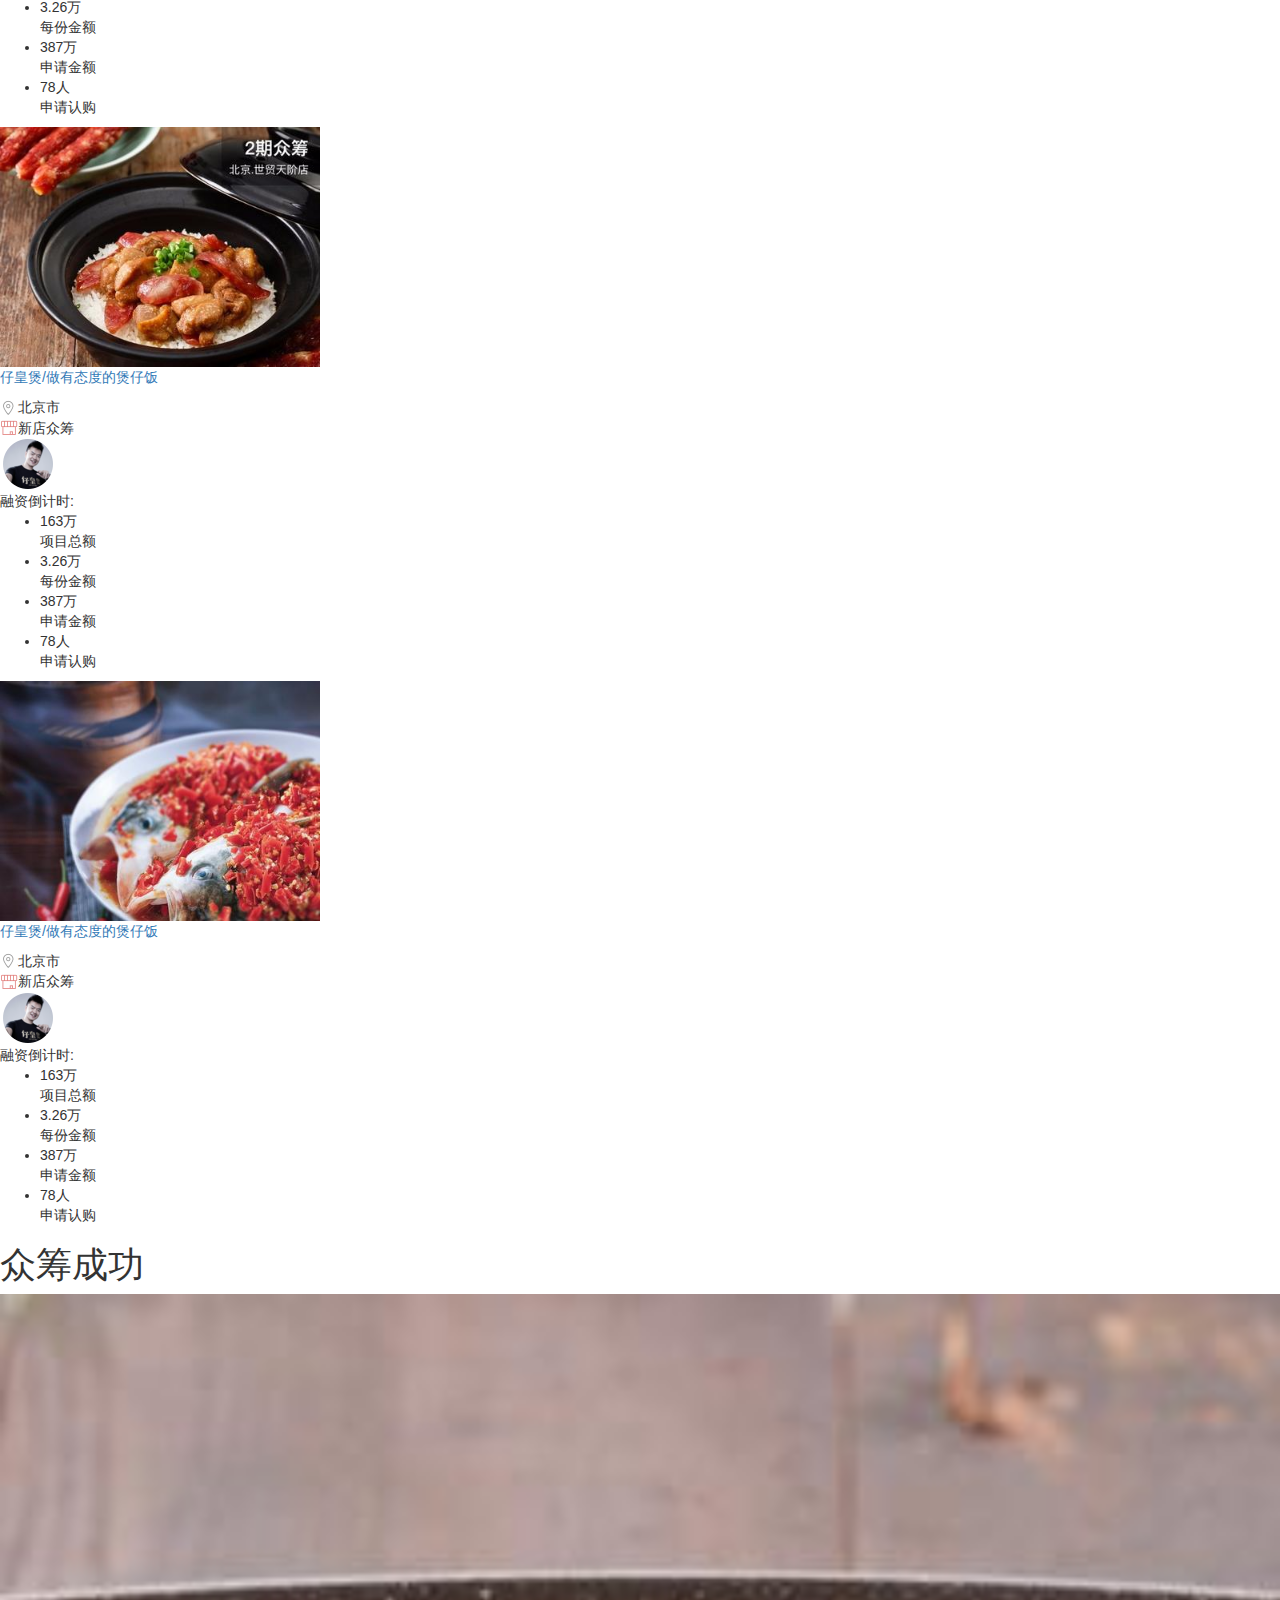
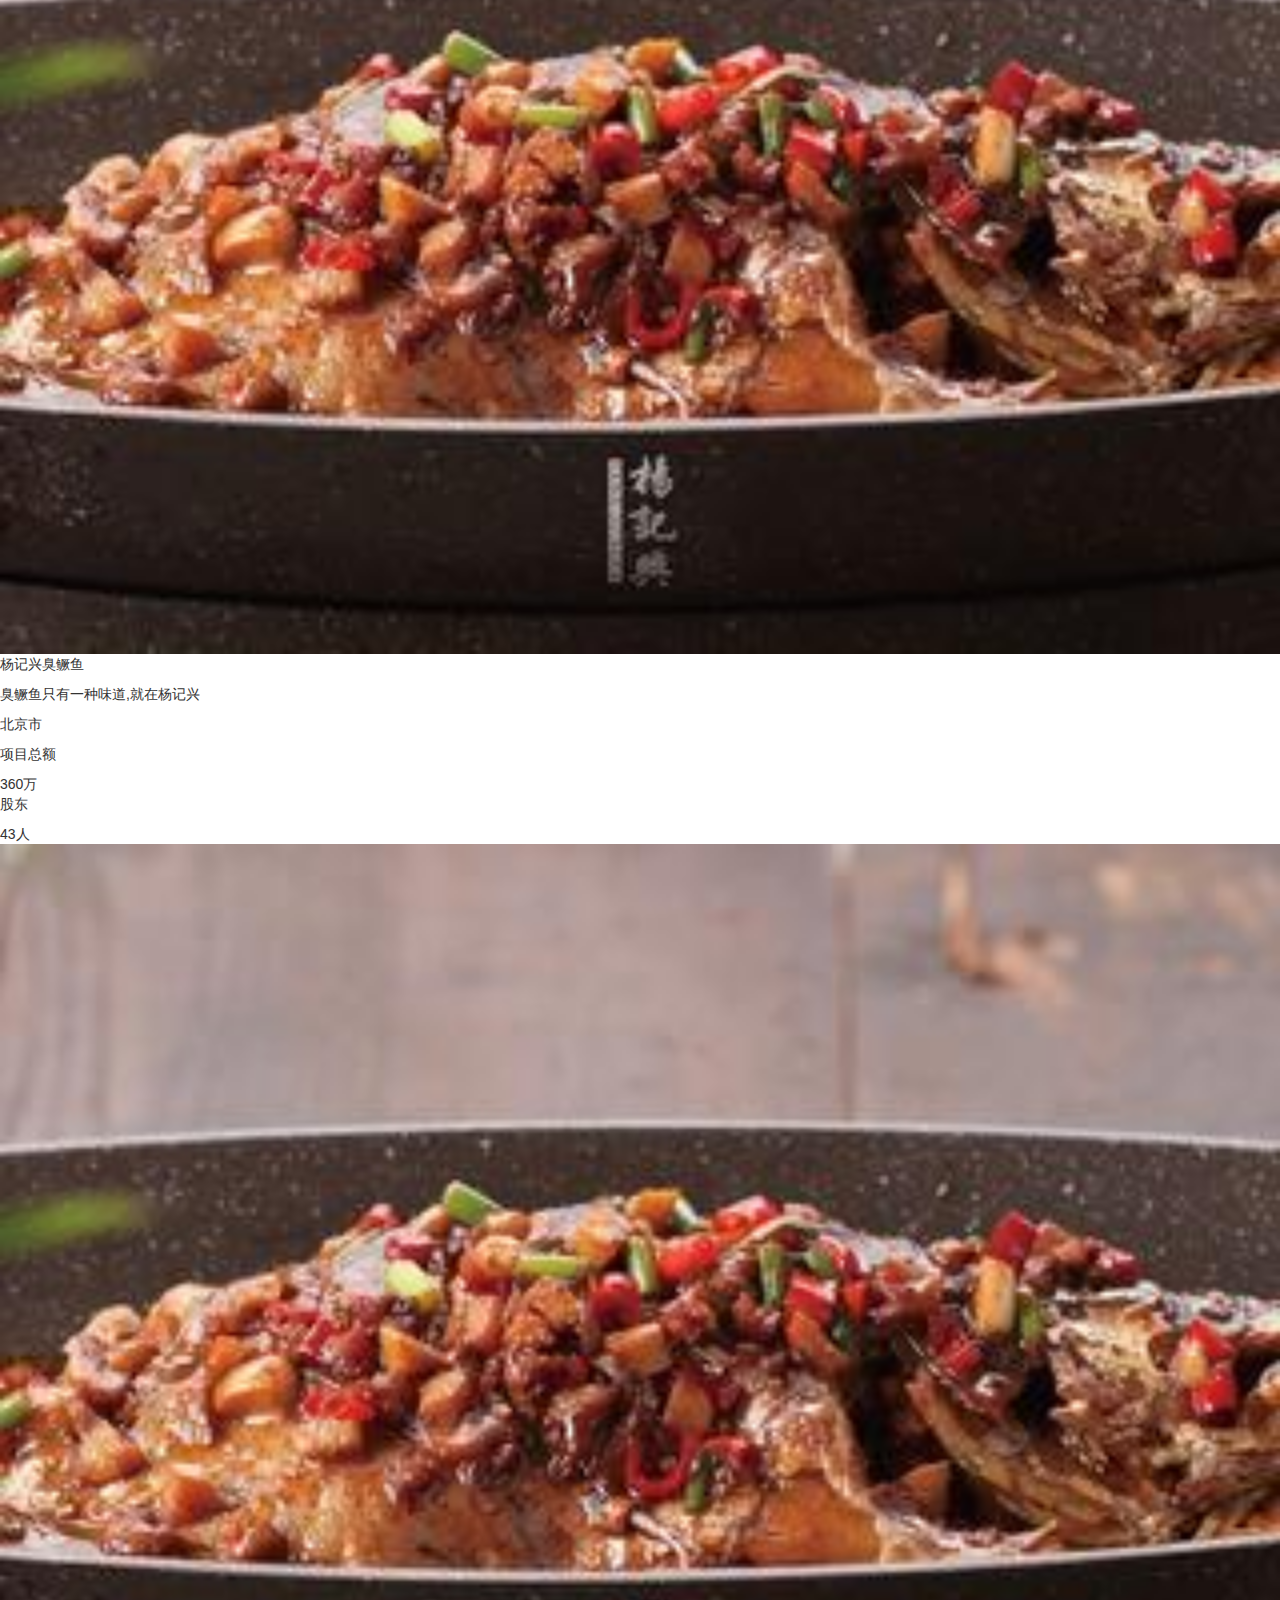
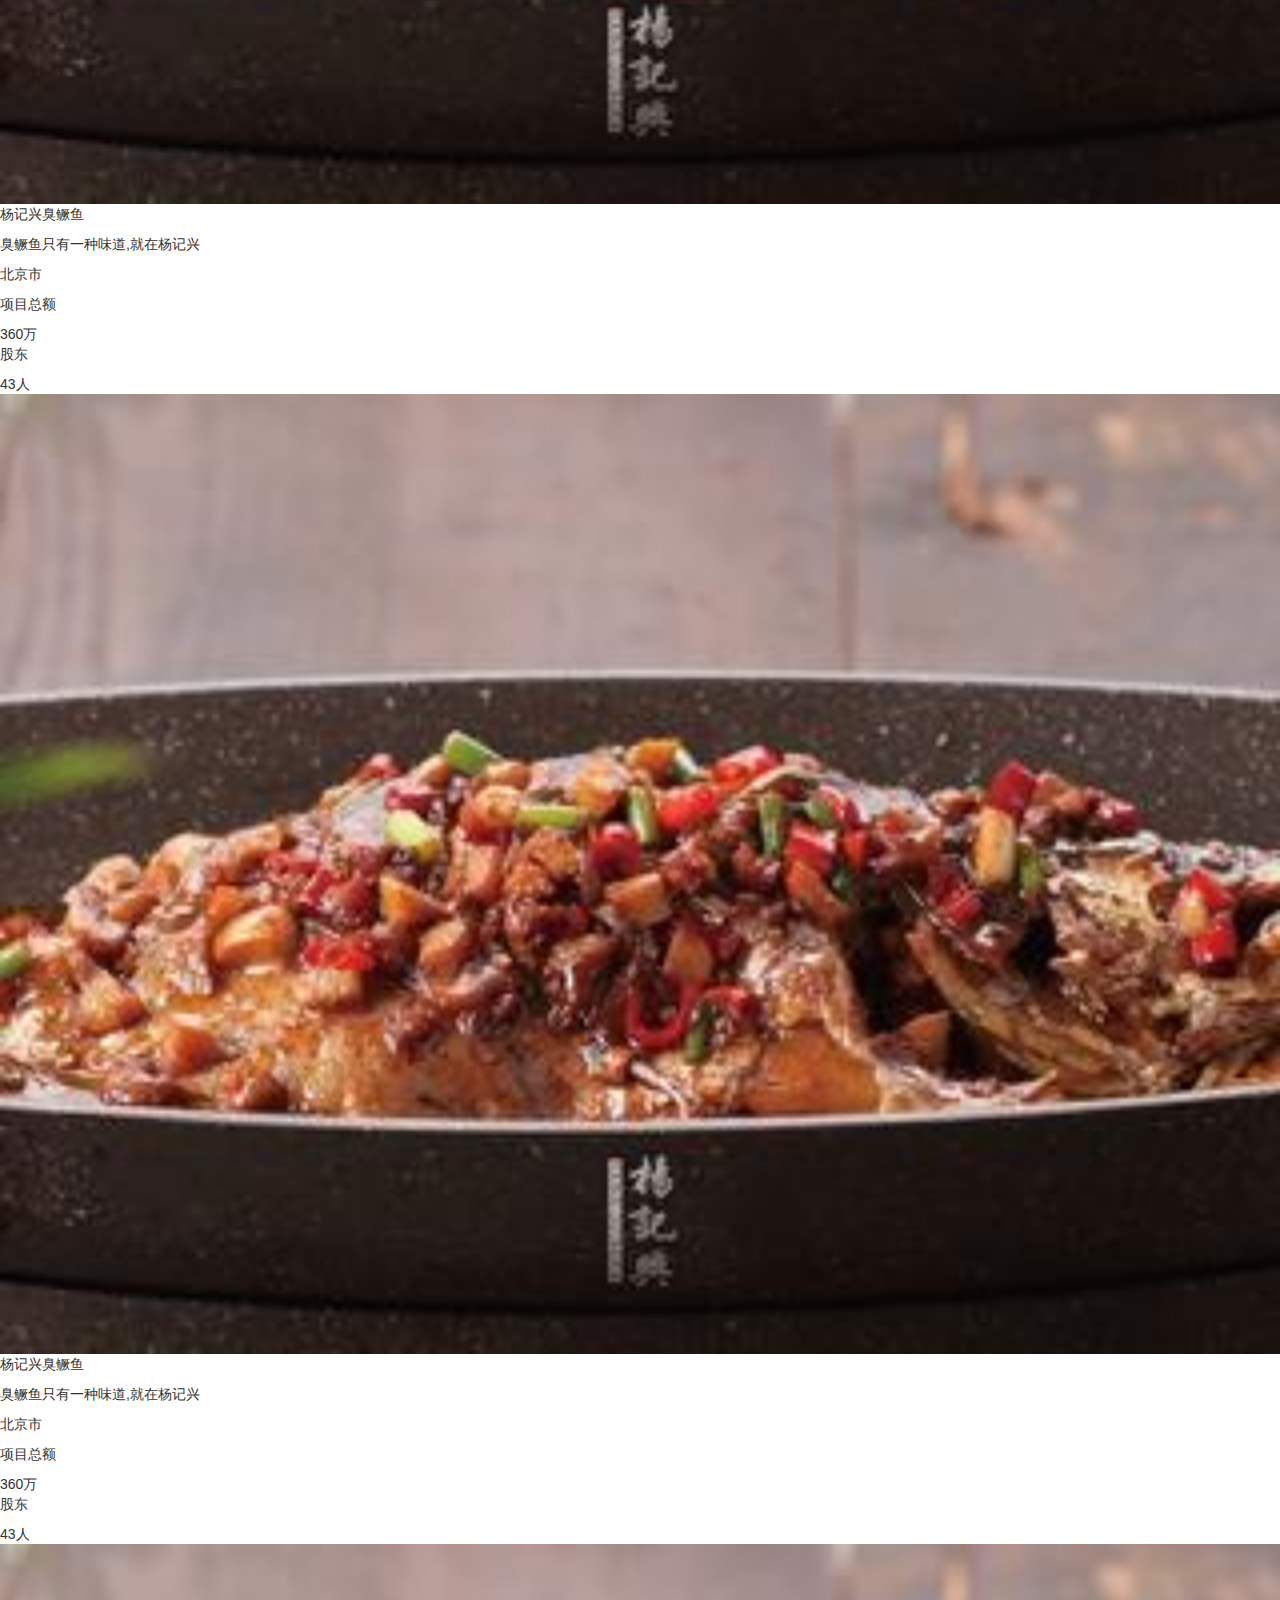
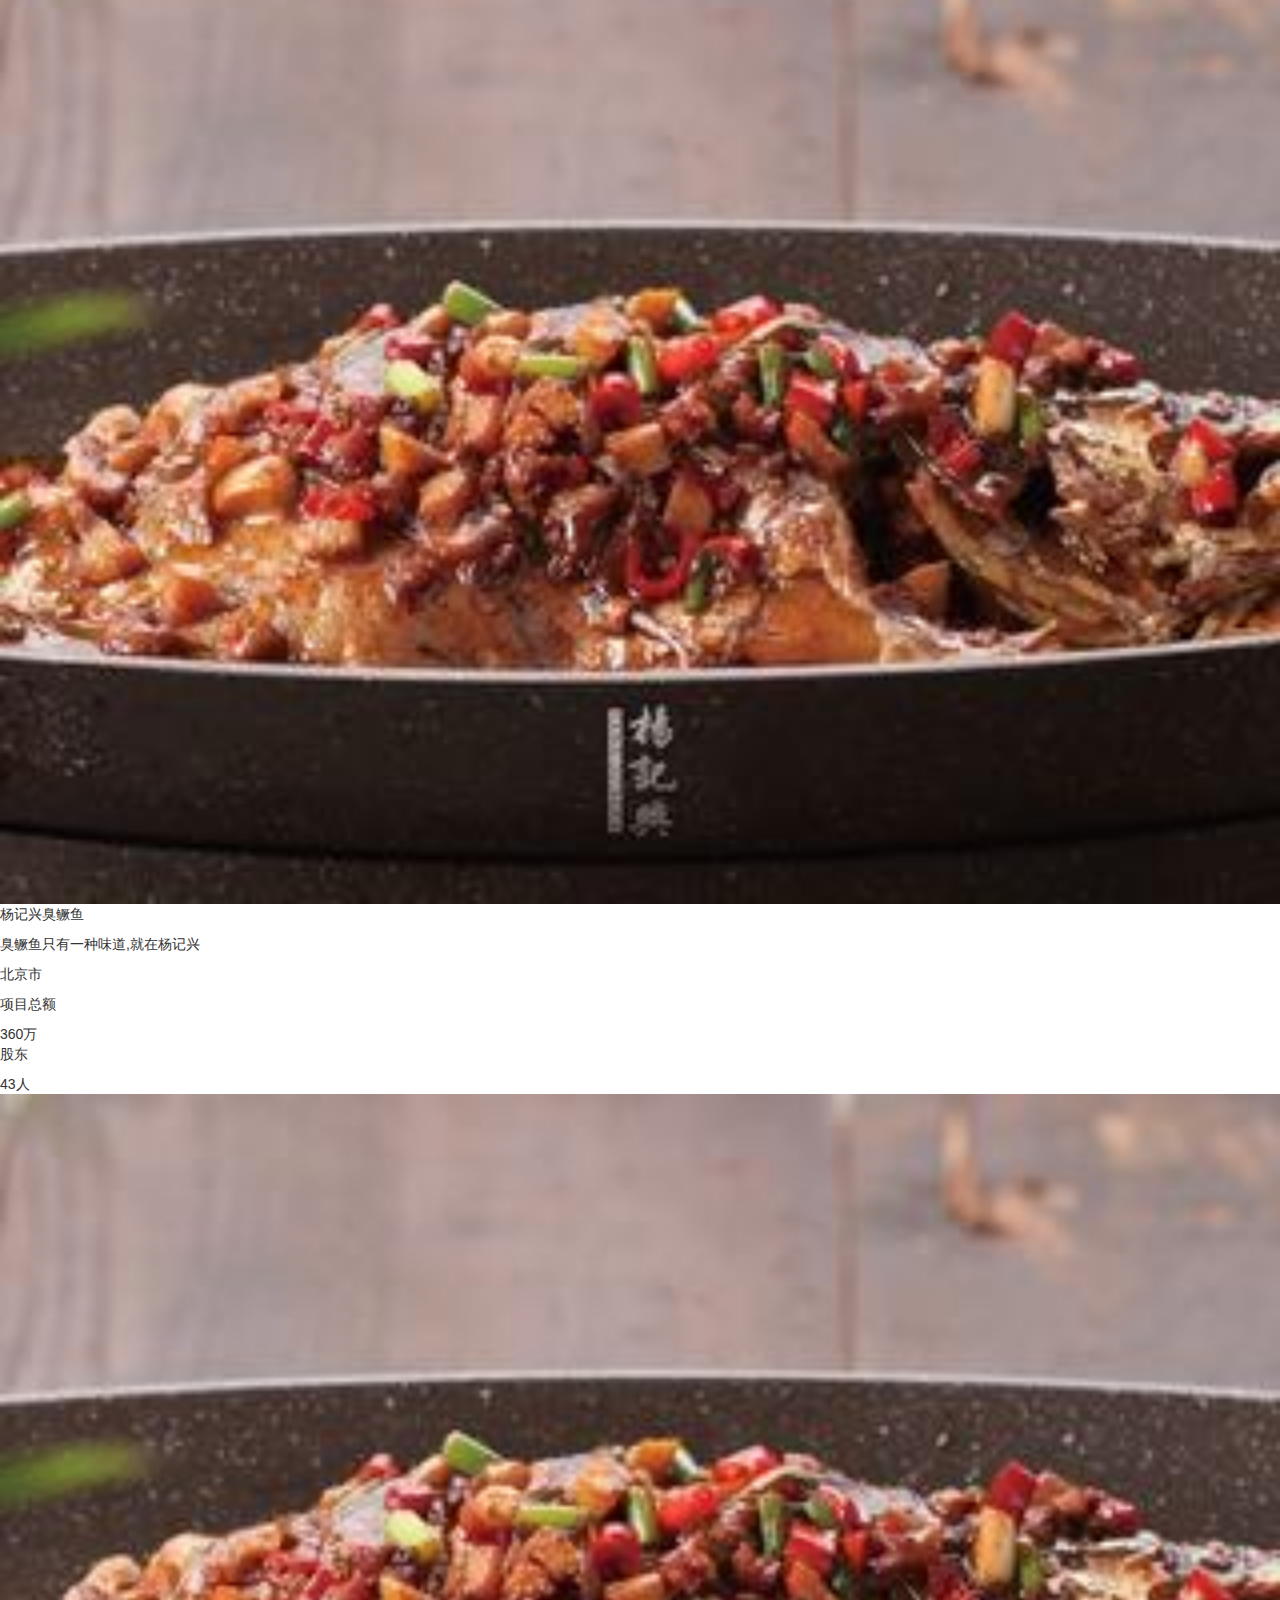
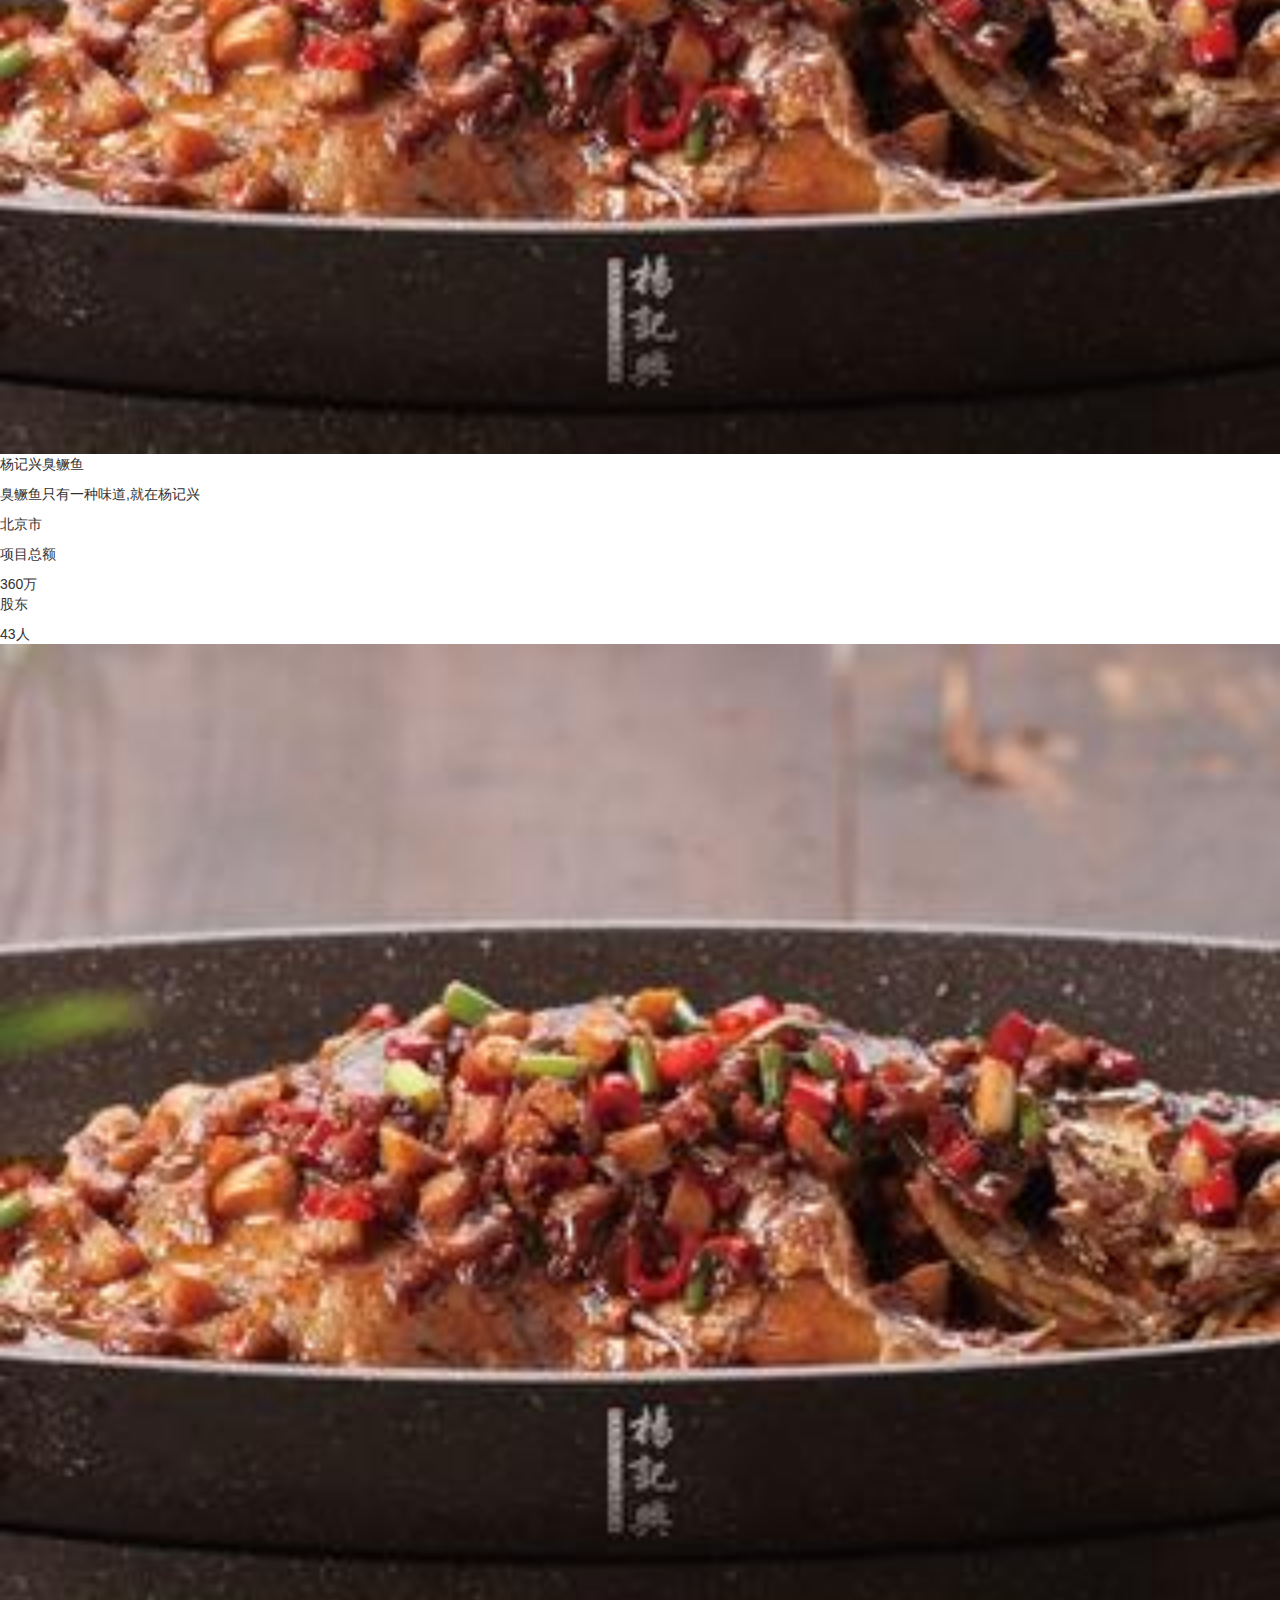
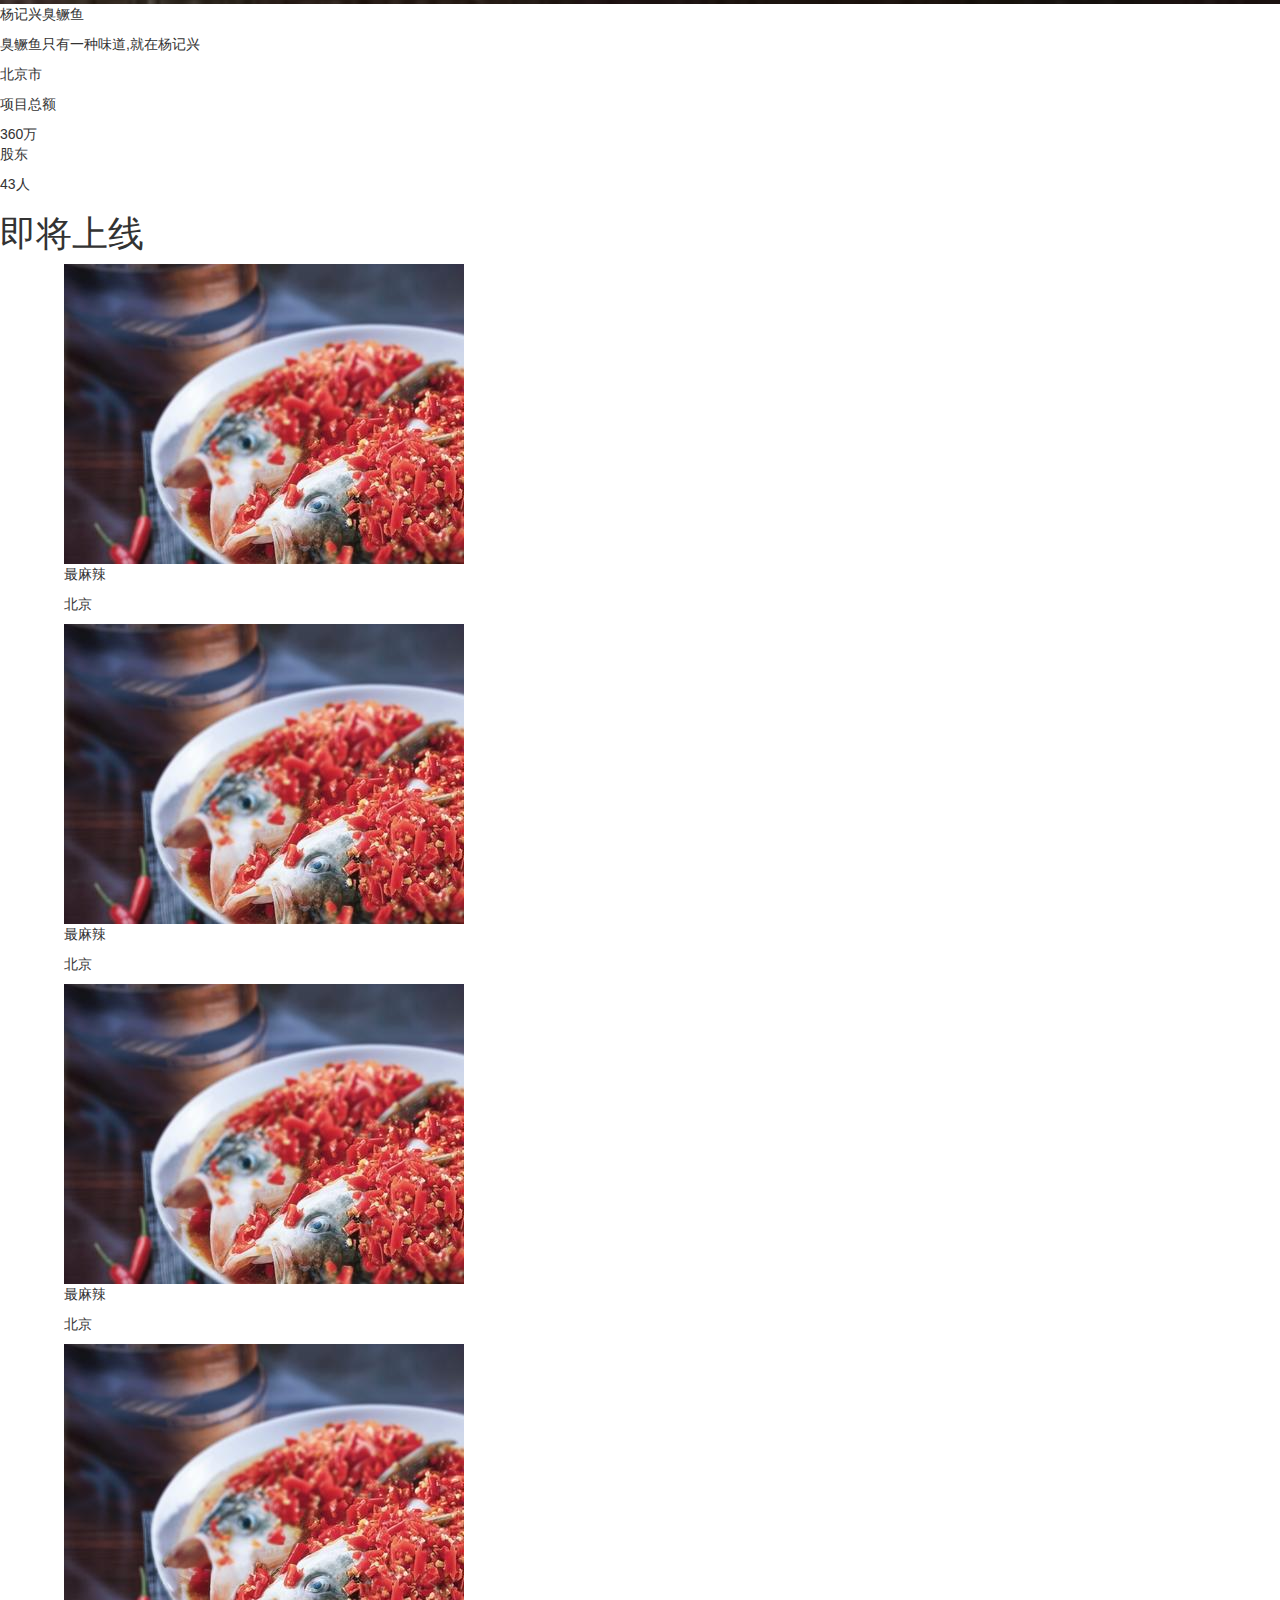
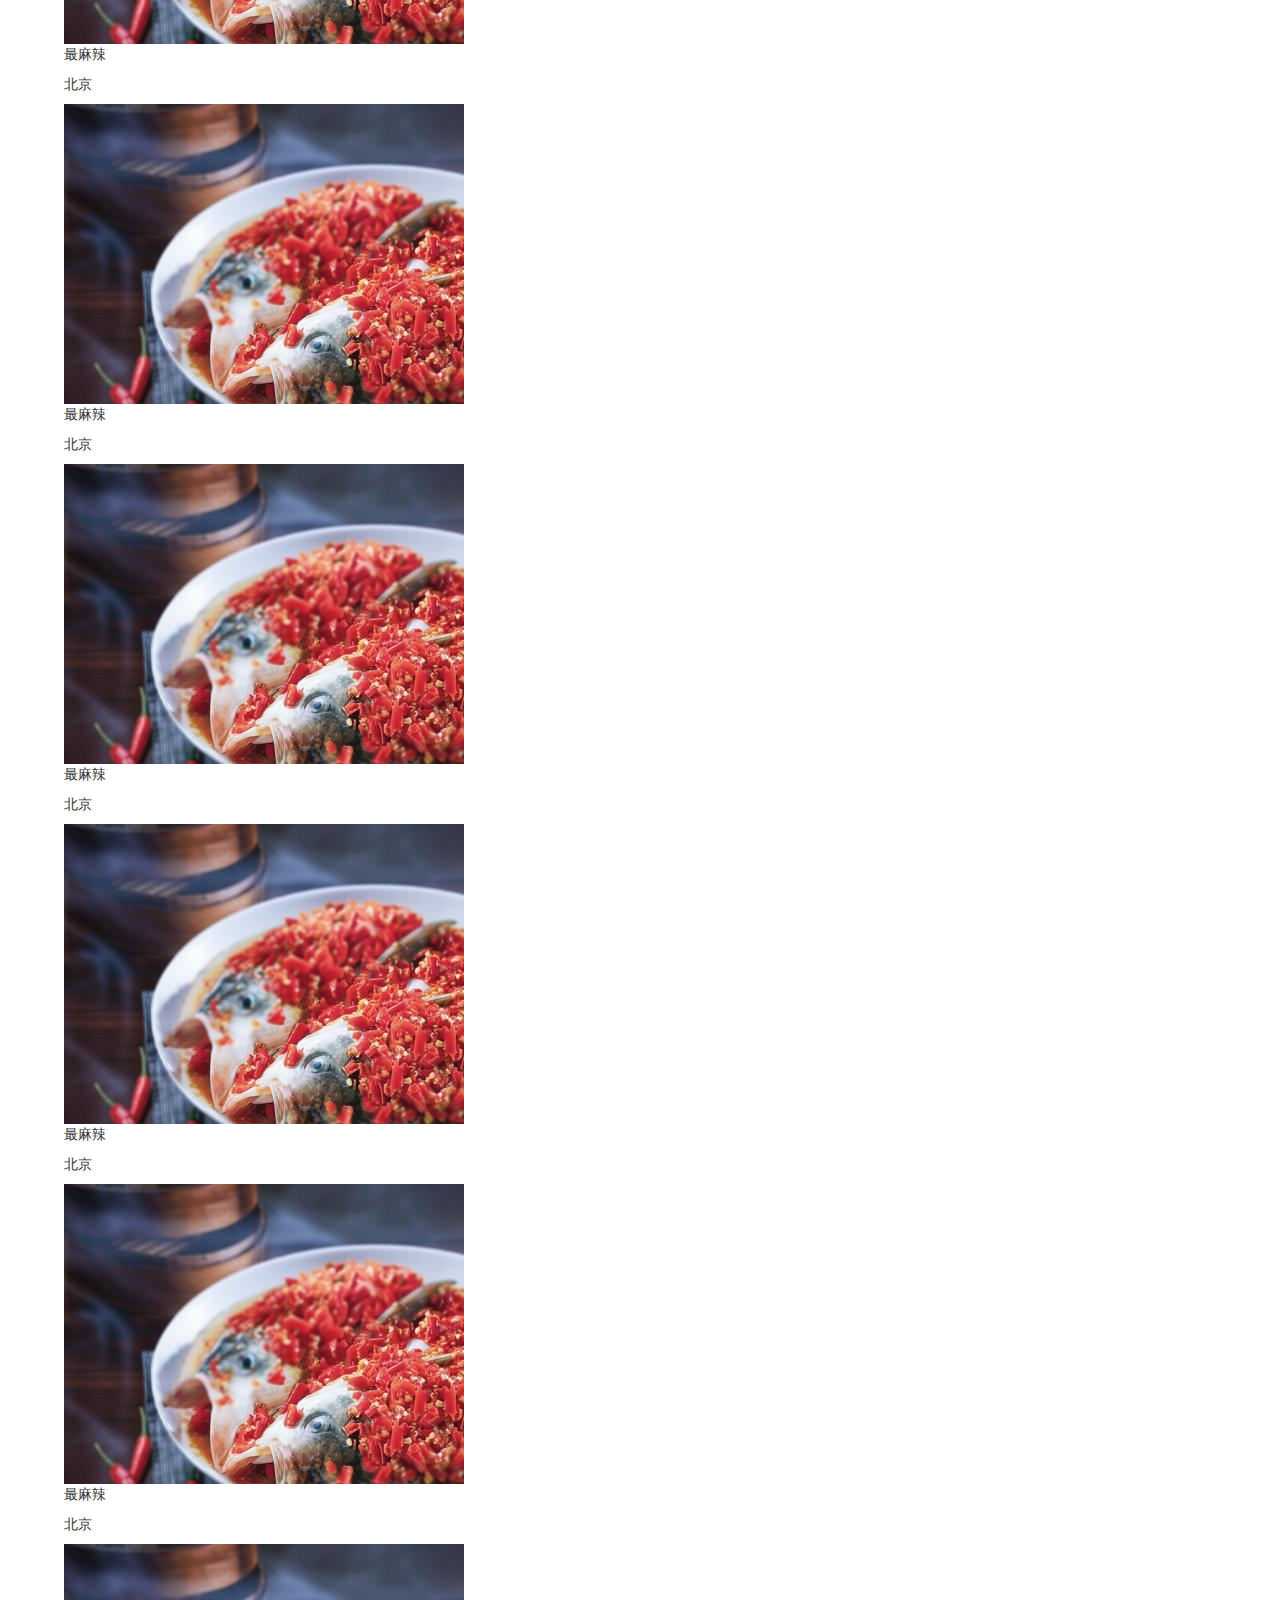
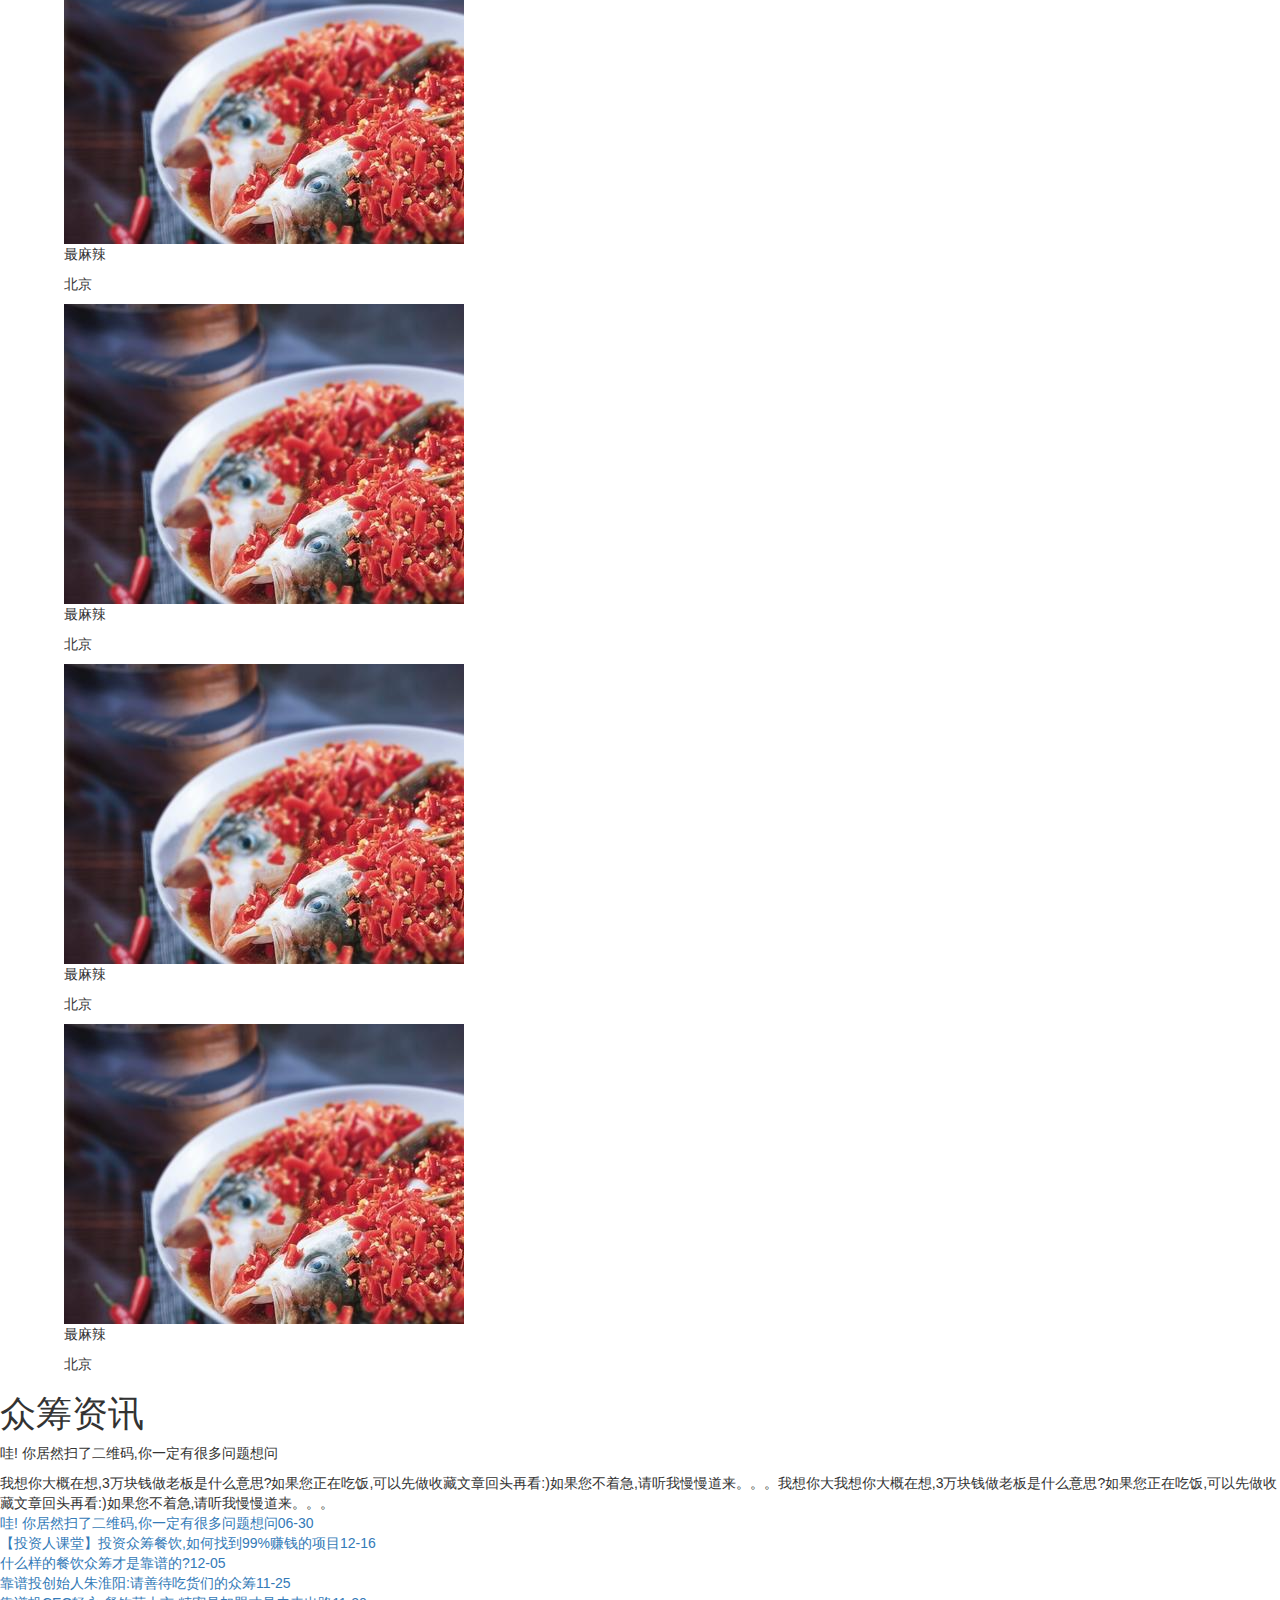
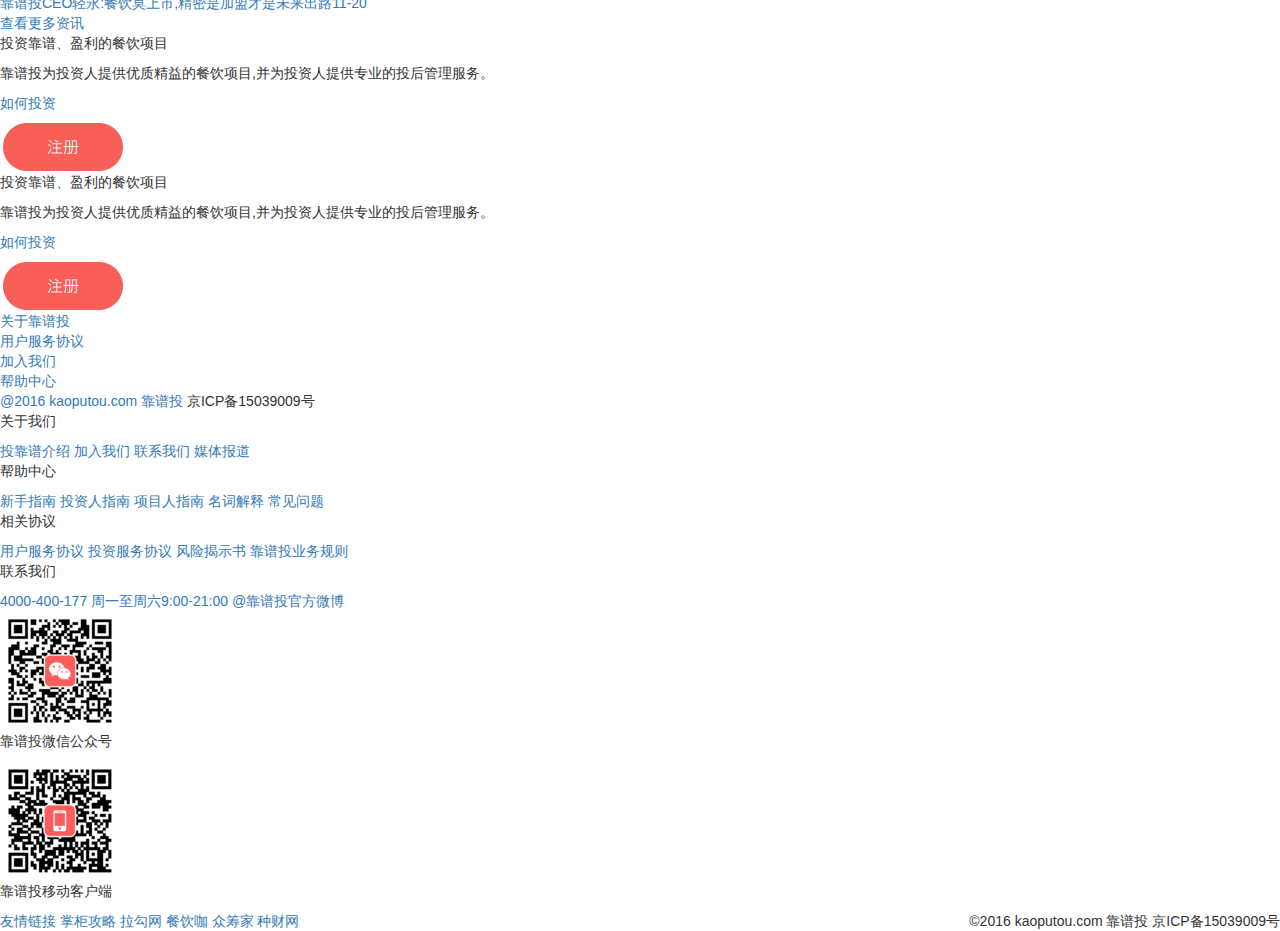
==== commit 814e0948: "修改" ====
--- a/index.html
+++ b/index.html
@@ -12,9 +12,9 @@
     <script src="http://apps.bdimg.com/libs/jquery/2.1.4/jquery.js"></script>
 
     <!-- Bootstrap -->
-    <link href="靠谱投1/bootstrap/bootstrap-theme.css" rel="stylesheet">
-    <link rel="stylesheet" href="靠谱投1/bootstrap/bootstrap.min.css">
-    <script src="靠谱投1/bootstrap/bootstrap.min.js"></script>
+    <link href="bootstrap/bootstrap-theme.css" rel="stylesheet">
+    <link rel="stylesheet" href="bootstrap/bootstrap.min.css">
+    <script src="bootstrap/bootstrap.min.js"></script>
 </head>
 
 <body>
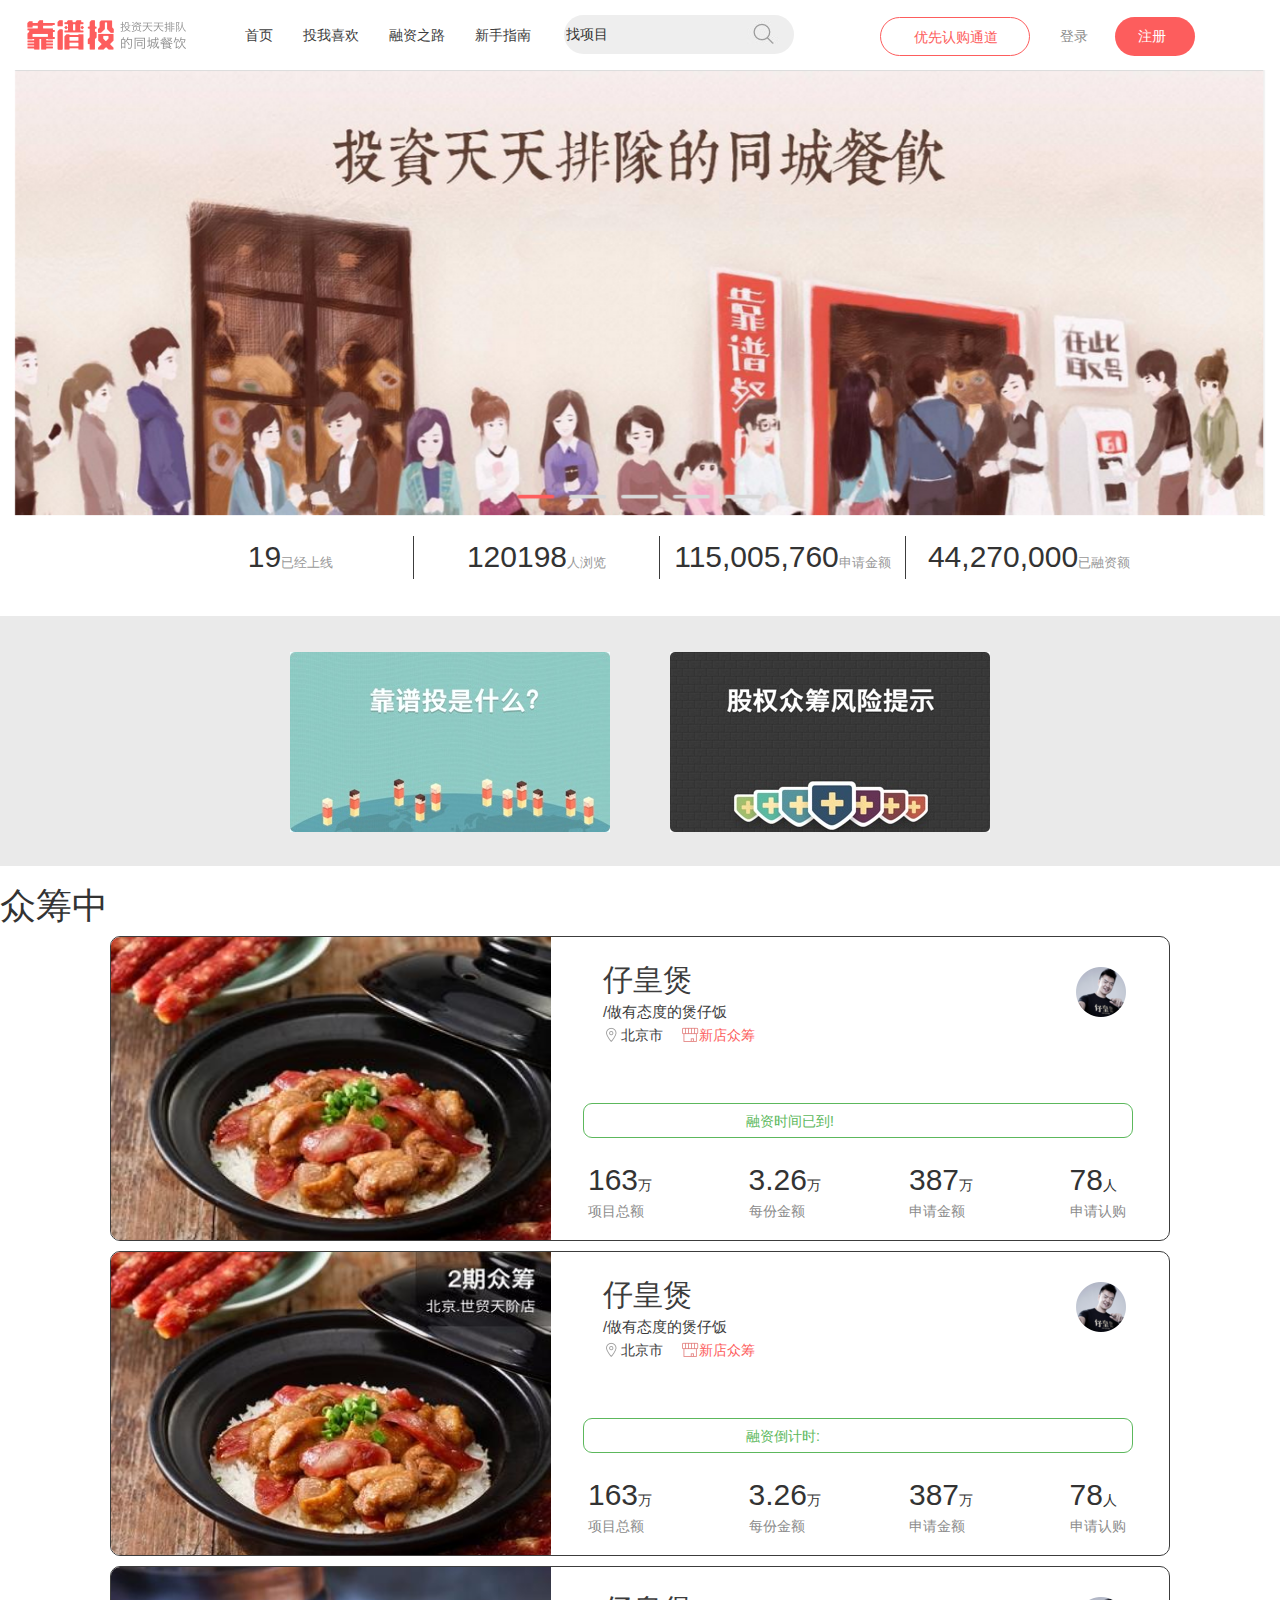
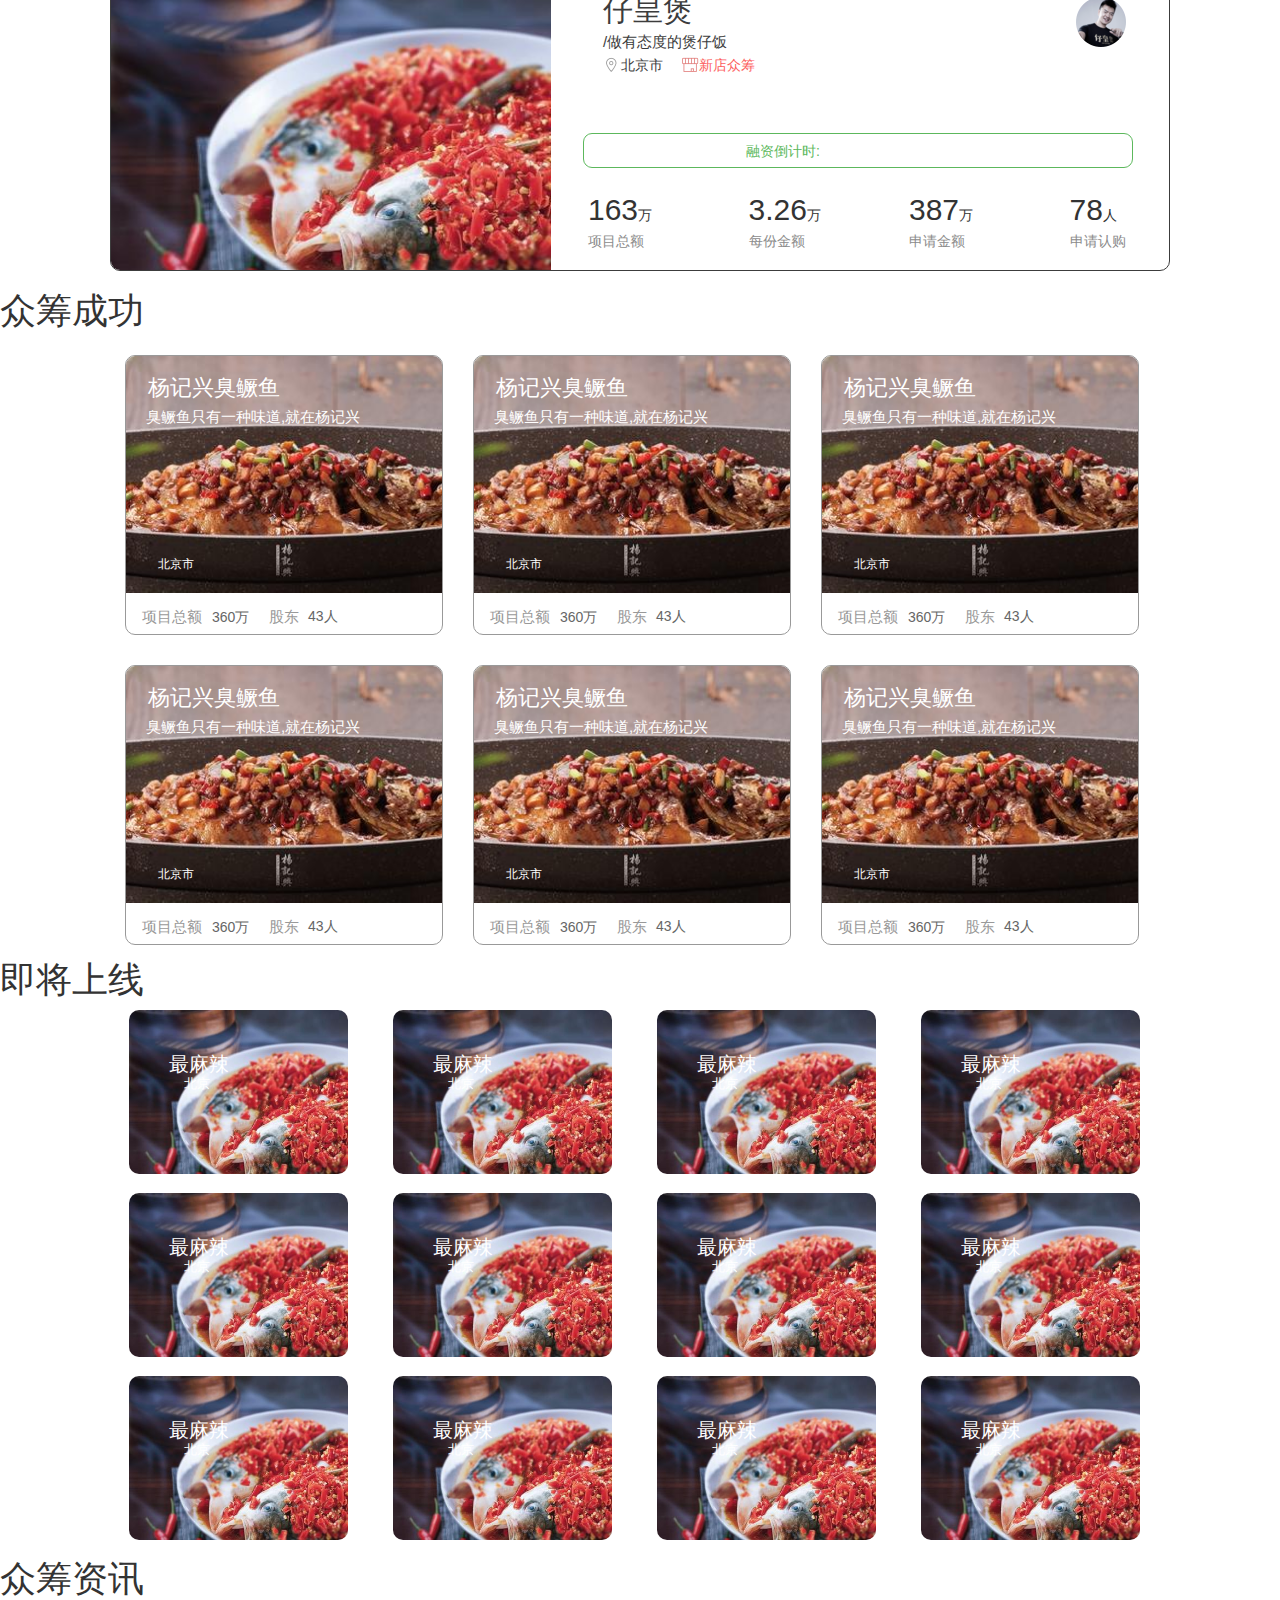
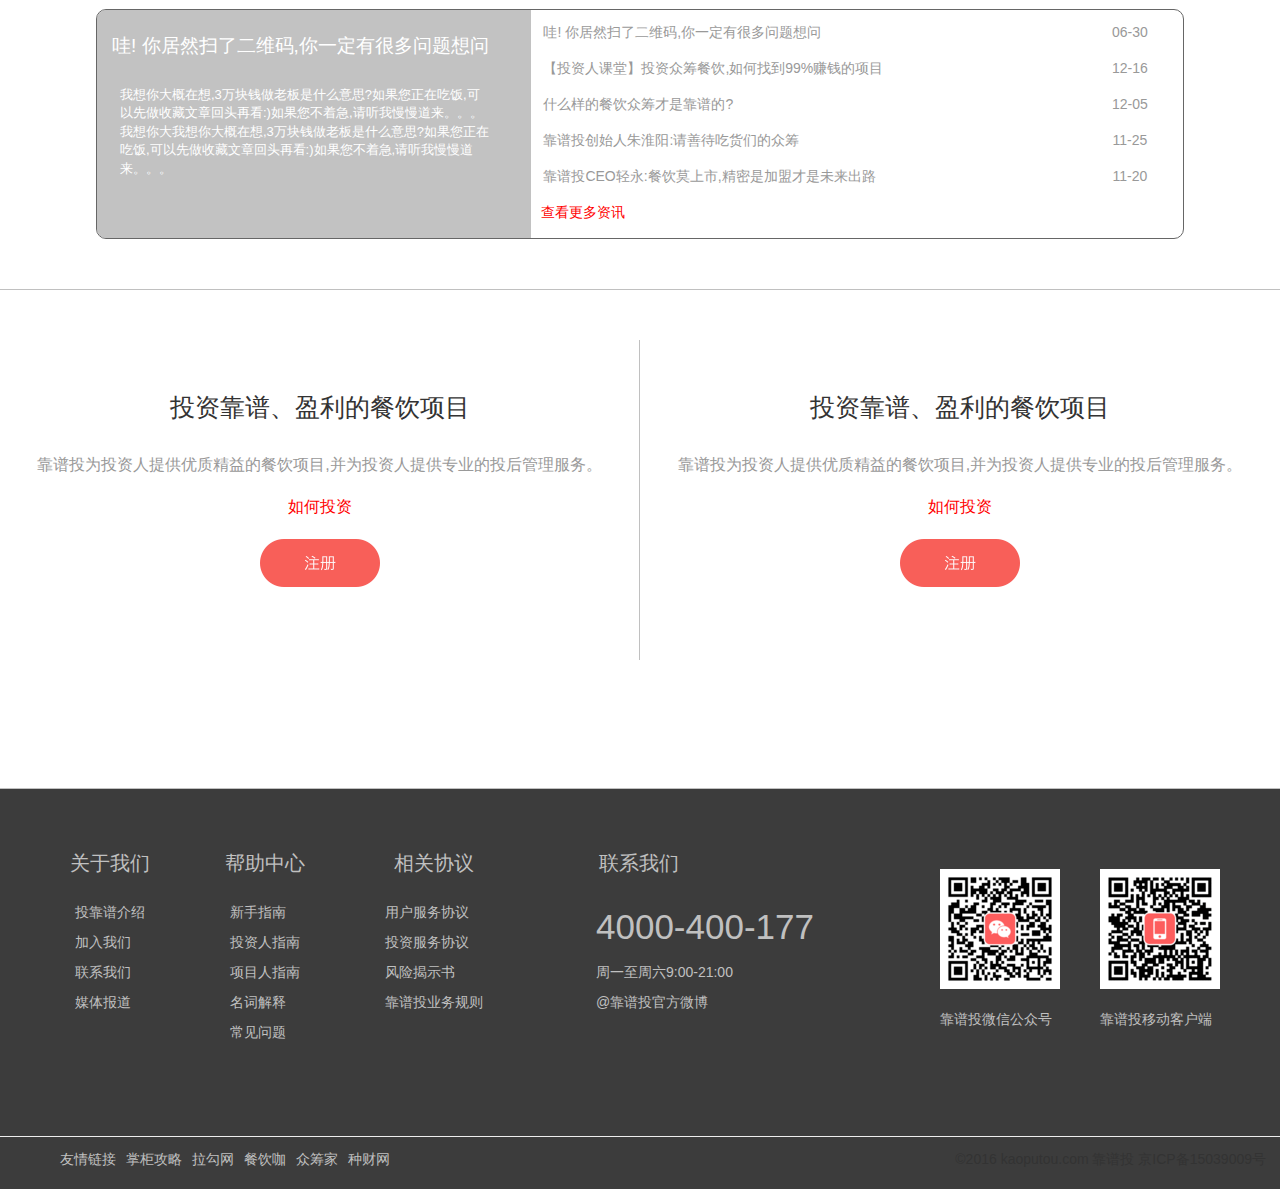
==== commit 3fce3624: "iiii" ====
--- a/index.html
+++ b/index.html
@@ -6,9 +6,9 @@
     <meta name="viewport" content="width=device-width, initial-scale=1">
     <!-- The above 3 meta tags *must* come first in the head; any other head content must come *after* these tags -->
     <title>Bootstrap 101 Template</title>
-    <link rel="stylesheet" href="stylesheets/init.css">
-    <link rel="stylesheet" href="stylesheets/style.css">
-    <link rel="stylesheet" href="stylesheets/style2.css">
+    <link rel="stylesheet" href="stylessheets/init.css">
+    <link rel="stylesheet" href="stylessheets/style.css">
+    <link rel="stylesheet" href="stylessheets/style2.css">
     <script src="http://apps.bdimg.com/libs/jquery/2.1.4/jquery.js"></script>
 
     <!-- Bootstrap -->
@@ -21,8 +21,8 @@
 
 <!--导航-->
 <div class="nav">
-    <img src="images/list.png" alt="" id="nav-img2">
-    <img src="images/logo-new.png" alt="a" id="nav-img1">
+    <img src="img/list.png" alt="" id="nav-img2">
+    <img src="img/logo-new.png" alt="a" id="nav-img1">
     <ul>
         <li><a href="index.html" id="nav-a">首页</a></li>
         <li><a href="domelike.html">投我喜欢</a></li>
@@ -31,7 +31,7 @@
     </ul>
     <form action="#" method="post">
         <input type="text" value="找项目">
-        <a href="#"><img src="images/suosou.jpg" alt=""></a>
+        <a href="#"><img src="img/suosou.jpg" alt=""></a>
     </form>
     <div id="nav-div">
         <div class="nav-div1"><a href="#">优先认购通道</a></div>
@@ -48,19 +48,19 @@
 <div id="myCarousel" class="carousel slide">
 <div class="carousel-inner">
     <div class="item active col-xs-12">
-        <img src="images/pingmu1.png" alt="第一张">
+        <img src="img/pingmu1.png" alt="第一张">
     </div>
     <div class="item col-xs-12">
-        <img src="images/pingmu4.png" alt="第二张">
+        <img src="img/pingmu4.png" alt="第二张">
     </div>
     <div class="item col-xs-12">
-        <img src="images/pingmu4.png" alt="第三张">
+        <img src="img/pingmu4.png" alt="第三张">
     </div>
     <div class="item col-xs-12">
-        <img src="images/pingmu2.png" alt="第二张">
+        <img src="img/pingmu2.png" alt="第二张">
     </div>
     <div class="item col-xs-12">
-        <img src="images/pingmu3.png" alt="第二张">
+        <img src="img/pingmu3.png" alt="第二张">
     </div>
 </div>
 </div>
@@ -77,8 +77,8 @@
 <!---------------------------视频------------------------------->
 <div id="nav-container">
     <div class="row" id="nav3">
-        <div id="left"><img src="images/img-kpt-intro.jpg" alt=""></div>
-        <div id="right"><img src="images/img-risk-tip.jpg" alt=""></div>
+        <div id="left"><img src="img/img-kpt-intro.jpg" alt=""></div>
+        <div id="right"><img src="img/img-risk-tip.jpg" alt=""></div>
     </div>
 </div>
 
@@ -86,13 +86,13 @@
 <h1>众筹中</h1>
 <div class="content1">
     <div id="div1">
-        <img class="imgmouseover" src="images/zongchou3.png" alt="" height="240" width="320">
+        <img class="imgmouseover" src="img/zongchou3.png" alt="" height="240" width="320">
     </div>
     <div class="content1-div2">
         <p><a href="#" class="content1-a1">仔皇煲</a><a href="#" class="content1-a2">/做有态度的煲仔饭</a></p>
-        <div class="content1-div3"><img src="images/dingwei.png" alt="">北京市</div>
-        <div class="content1-div4"><img src="images/fangzi.png" alt="">新店众筹</div>
-        <img src="images/touxiang.png" alt="" class="content1-img">
+        <div class="content1-div3"><img src="img/dingwei.png" alt="">北京市</div>
+        <div class="content1-div4"><img src="img/fangzi.png" alt="">新店众筹</div>
+        <img src="img/touxiang.png" alt="" class="content1-img">
         <div class="content1-div5"><div id="content1-div1">融资倒计时:</div></div>
         <ul>
             <li><span class="content1-span1">163</span>万<br/><span class="content1-span">项目总额</span></li>
@@ -105,13 +105,13 @@
 
 <div class="content1">
     <div id="div2">
-        <img class="imgmouseover" src="images/zongchou2.png" alt="" height="240" width="320">
+        <img class="imgmouseover" src="img/zongchou2.png" alt="" height="240" width="320">
     </div>
     <div class="content1-div2">
         <p><a href="#" class="content1-a1">仔皇煲</a><a href="#" class="content1-a2">/做有态度的煲仔饭</a></p>
-        <div class="content1-div3"><img src="images/dingwei.png" alt="">北京市</div>
-        <div class="content1-div4"><img src="images/fangzi.png" alt="">新店众筹</div>
-        <img src="images/touxiang.png" alt="" class="content1-img">
+        <div class="content1-div3"><img src="img/dingwei.png" alt="">北京市</div>
+        <div class="content1-div4"><img src="img/fangzi.png" alt="">新店众筹</div>
+        <img src="img/touxiang.png" alt="" class="content1-img">
         <div class="content1-div5"><div id="content1-div2">融资倒计时:</div></div>
         <ul>
             <li><span class="content1-span1">163</span>万<br/><span class="content1-span">项目总额</span></li>
@@ -125,13 +125,13 @@
 
 <div class="content1">
     <div id="div3">
-        <img class="imgmouseover" src="images/zongchou1.png" alt="" height="240" width="320">
+        <img class="imgmouseover" src="img/zongchou1.png" alt="" height="240" width="320">
     </div>
     <div class="content1-div2">
         <p><a href="#" class="content1-a1">仔皇煲</a><a href="#" class="content1-a2">/做有态度的煲仔饭</a></p>
-        <div class="content1-div3"><img src="images/dingwei.png" alt="">北京市</div>
-        <div class="content1-div4"><img src="images/fangzi.png" alt="">新店众筹</div>
-        <img src="images/touxiang.png" alt="" class="content1-img">
+        <div class="content1-div3"><img src="img/dingwei.png" alt="">北京市</div>
+        <div class="content1-div4"><img src="img/fangzi.png" alt="">新店众筹</div>
+        <img src="img/touxiang.png" alt="" class="content1-img">
         <div class="content1-div5"><div id="content1-div3">融资倒计时:</div></div>
         <ul>
             <li><span class="content1-span1">163</span>万<br/><span class="content1-span">项目总额</span></li>
@@ -150,23 +150,23 @@
 
         <div class="content2-main">
             <div class="content2">
-                <div><a href="#"><img src="images/yangji.png" alt="" height="auto" width="100%"></a></div>
-                <p class="p1">杨记兴臭鳜鱼</p>
-                <p class="p2">臭鳜鱼只有一种味道,就在杨记兴</p>
-                <p class="p3">北京市</p>
-                <p class="p4">项目总额</p><span class="span1">360万</span>
-                <p class="p5">股东</p> <span class="span2">43人</span>
-            </div>
-            <div class="content2">
-                <div><a href="#"><img src="images/yangji.png" alt="" height="auto" width="100%"></a></div>
-                <p class="p1">杨记兴臭鳜鱼</p>
-                <p class="p2">臭鳜鱼只有一种味道,就在杨记兴</p>
-                <p class="p3">北京市</p>
-                <p class="p4">项目总额</p><span class="span1">360万</span>
-                <p class="p5">股东</p> <span class="span2">43人</span>
-            </div>
-            <div class="content2">
-                <div><a href="#"><img src="images/yangji.png" alt="" height="auto" width="100%"></a></div>
+                <div><a href="#"><img src="img/yangji.png" alt="" height="auto" width="100%"></a></div>
+                <p class="p1">杨记兴臭鳜鱼</p>
+                <p class="p2">臭鳜鱼只有一种味道,就在杨记兴</p>
+                <p class="p3">北京市</p>
+                <p class="p4">项目总额</p><span class="span1">360万</span>
+                <p class="p5">股东</p> <span class="span2">43人</span>
+            </div>
+            <div class="content2">
+                <div><a href="#"><img src="img/yangji.png" alt="" height="auto" width="100%"></a></div>
+                <p class="p1">杨记兴臭鳜鱼</p>
+                <p class="p2">臭鳜鱼只有一种味道,就在杨记兴</p>
+                <p class="p3">北京市</p>
+                <p class="p4">项目总额</p><span class="span1">360万</span>
+                <p class="p5">股东</p> <span class="span2">43人</span>
+            </div>
+            <div class="content2">
+                <div><a href="#"><img src="img/yangji.png" alt="" height="auto" width="100%"></a></div>
                 <p class="p1">杨记兴臭鳜鱼</p>
                 <p class="p2">臭鳜鱼只有一种味道,就在杨记兴</p>
                 <p class="p3">北京市</p>
@@ -178,23 +178,23 @@
 
         <div class="content2-main">
             <div class="content2">
-                <div><a href="#"><img src="images/yangji.png" alt="" height="auto" width="100%"></a></div>
-                <p class="p1">杨记兴臭鳜鱼</p>
-                <p class="p2">臭鳜鱼只有一种味道,就在杨记兴</p>
-                <p class="p3">北京市</p>
-                <p class="p4">项目总额</p><span class="span1">360万</span>
-                <p class="p5">股东</p> <span class="span2">43人</span>
-            </div>
-            <div class="content2">
-                <div><a href="#"><img src="images/yangji.png" alt="" height="auto" width="100%"></a></div>
-                <p class="p1">杨记兴臭鳜鱼</p>
-                <p class="p2">臭鳜鱼只有一种味道,就在杨记兴</p>
-                <p class="p3">北京市</p>
-                <p class="p4">项目总额</p><span class="span1">360万</span>
-                <p class="p5">股东</p> <span class="span2">43人</span>
-            </div>
-            <div class="content2">
-                <div><a href="#"><img src="images/yangji.png" alt="" height="auto" width="100%"></a></div>
+                <div><a href="#"><img src="img/yangji.png" alt="" height="auto" width="100%"></a></div>
+                <p class="p1">杨记兴臭鳜鱼</p>
+                <p class="p2">臭鳜鱼只有一种味道,就在杨记兴</p>
+                <p class="p3">北京市</p>
+                <p class="p4">项目总额</p><span class="span1">360万</span>
+                <p class="p5">股东</p> <span class="span2">43人</span>
+            </div>
+            <div class="content2">
+                <div><a href="#"><img src="img/yangji.png" alt="" height="auto" width="100%"></a></div>
+                <p class="p1">杨记兴臭鳜鱼</p>
+                <p class="p2">臭鳜鱼只有一种味道,就在杨记兴</p>
+                <p class="p3">北京市</p>
+                <p class="p4">项目总额</p><span class="span1">360万</span>
+                <p class="p5">股东</p> <span class="span2">43人</span>
+            </div>
+            <div class="content2">
+                <div><a href="#"><img src="img/yangji.png" alt="" height="auto" width="100%"></a></div>
                 <p class="p1">杨记兴臭鳜鱼</p>
                 <p class="p2">臭鳜鱼只有一种味道,就在杨记兴</p>
                 <p class="p3">北京市</p>
@@ -211,63 +211,63 @@
 <div class="content3-main">
     <div class="content3-contianer" style="width: 90%;margin: 0 auto;">
     <div class="content3">
-        <img src="images/zongchou1.png" alt="">
-        <p class="p1">最麻辣</p>
-        <p class="p2">北京</p>
-    </div>
-    <div class="content3">
-        <img src="images/zongchou1.png" alt="">
-        <p class="p1">最麻辣</p>
-        <p class="p2">北京</p>
-    </div>
-
-    <div class="content3">
-        <img src="images/zongchou1.png" alt="">
-        <p class="p1">最麻辣</p>
-        <p class="p2">北京</p>
-    </div>
-    <div class="content3">
-        <img src="images/zongchou1.png" alt="">
-        <p class="p1">最麻辣</p>
-        <p class="p2">北京</p>
-    </div>
-    <div class="content3">
-        <img src="images/zongchou1.png" alt="">
-        <p class="p1">最麻辣</p>
-        <p class="p2">北京</p>
-    </div>
-    <div class="content3">
-        <img src="images/zongchou1.png" alt="">
-        <p class="p1">最麻辣</p>
-        <p class="p2">北京</p>
-    </div>
-    <div class="content3">
-        <img src="images/zongchou1.png" alt="">
-        <p class="p1">最麻辣</p>
-        <p class="p2">北京</p>
-    </div>
-    <div class="content3">
-        <img src="images/zongchou1.png" alt="">
-        <p class="p1">最麻辣</p>
-        <p class="p2">北京</p>
-    </div>
-    <div class="content3">
-        <img src="images/zongchou1.png" alt="">
-        <p class="p1">最麻辣</p>
-        <p class="p2">北京</p>
-    </div>
-    <div class="content3">
-        <img src="images/zongchou1.png" alt="">
-        <p class="p1">最麻辣</p>
-        <p class="p2">北京</p>
-    </div>
-    <div class="content3">
-        <img src="images/zongchou1.png" alt="">
-        <p class="p1">最麻辣</p>
-        <p class="p2">北京</p>
-    </div>
-    <div class="content3">
-        <img src="images/zongchou1.png" alt="">
+        <img src="img/zongchou1.png" alt="">
+        <p class="p1">最麻辣</p>
+        <p class="p2">北京</p>
+    </div>
+    <div class="content3">
+        <img src="img/zongchou1.png" alt="">
+        <p class="p1">最麻辣</p>
+        <p class="p2">北京</p>
+    </div>
+
+    <div class="content3">
+        <img src="img/zongchou1.png" alt="">
+        <p class="p1">最麻辣</p>
+        <p class="p2">北京</p>
+    </div>
+    <div class="content3">
+        <img src="img/zongchou1.png" alt="">
+        <p class="p1">最麻辣</p>
+        <p class="p2">北京</p>
+    </div>
+    <div class="content3">
+        <img src="img/zongchou1.png" alt="">
+        <p class="p1">最麻辣</p>
+        <p class="p2">北京</p>
+    </div>
+    <div class="content3">
+        <img src="img/zongchou1.png" alt="">
+        <p class="p1">最麻辣</p>
+        <p class="p2">北京</p>
+    </div>
+    <div class="content3">
+        <img src="img/zongchou1.png" alt="">
+        <p class="p1">最麻辣</p>
+        <p class="p2">北京</p>
+    </div>
+    <div class="content3">
+        <img src="img/zongchou1.png" alt="">
+        <p class="p1">最麻辣</p>
+        <p class="p2">北京</p>
+    </div>
+    <div class="content3">
+        <img src="img/zongchou1.png" alt="">
+        <p class="p1">最麻辣</p>
+        <p class="p2">北京</p>
+    </div>
+    <div class="content3">
+        <img src="img/zongchou1.png" alt="">
+        <p class="p1">最麻辣</p>
+        <p class="p2">北京</p>
+    </div>
+    <div class="content3">
+        <img src="img/zongchou1.png" alt="">
+        <p class="p1">最麻辣</p>
+        <p class="p2">北京</p>
+    </div>
+    <div class="content3">
+        <img src="img/zongchou1.png" alt="">
         <p class="p1">最麻辣</p>
         <p class="p2">北京</p>
     </div>
@@ -314,13 +314,13 @@
         <p class="content5-p1">投资靠谱、盈利的餐饮项目</p>
         <p class="content5-p2">靠谱投为投资人提供优质精益的餐饮项目,并为投资人提供专业的投后管理服务。</p>
         <p class="content5-p3"><a href="#">如何投资</a></p>
-        <a href="#" class="content5-a"><img src="images/signIN.png" alt=""></a>
+        <a href="#" class="content5-a"><img src="img/signIN.png" alt=""></a>
     </div>
     <div id="content5-main1">
         <p class="content5-p1">投资靠谱、盈利的餐饮项目</p>
         <p class="content5-p2">靠谱投为投资人提供优质精益的餐饮项目,并为投资人提供专业的投后管理服务。</p>
         <p class="content5-p3"><a href="#">如何投资</a></p>
-        <a href="#" class="content5-a"><img src="images/signIN.png" alt=""></a>
+        <a href="#" class="content5-a"><img src="img/signIN.png" alt=""></a>
     </div>
 </div>
 <!------------------------------------footer ending------------------------------------------------>
@@ -364,11 +364,11 @@
             </div>
             <div id="pcfooter-img">
                 <div class="pcfooter-img">
-                    <img src="images/weixin.png" alt="">
+                    <img src="img/weixin.png" alt="">
                     <p>靠谱投微信公众号</p>
                 </div>
                 <div class="pcfooter-img">
-                    <img src="images/mobile.png" alt="">
+                    <img src="img/mobile.png" alt="">
                     <p>靠谱投移动客户端</p>
                 </div>
             </div>
--- a/stylessheets/init.css
+++ b/stylessheets/init.css
@@ -0,0 +1,62 @@
+body{
+    margin:0;
+    padding:0;
+
+}
+*{
+    list-style: none;
+    text-decoration: none;
+}
+a{
+    display: block;
+}
+.login-div2 a:hover,.sign-div1 a:hover,a:hover,.rich4-a:hover,.rich4-div4,.rich4-div4 a:hover,.guide2-nav a:hover{
+    text-decoration:none;
+}
+.rich2-div2 a:hover,.rich2-div2 a:hover{
+    text-decoration: none;
+    color:#ff5d6c;
+}
+#content4-main,h1,.rich2-div2,.rich1-container,.rich2-div{
+    clear:both;
+}
+
+.content4-left,#content4-main,.content4-div2,.demo2-div1,.guide2-nav{
+    overflow: hidden;
+}
+#content4-main{
+    border-radius: 10px;
+}
+.login-div1,.login-num,.login-wei,.login-psd,.login-sub,.login-div2,.sign-div1,#container,#content4-main,.rich1-div1,.rich4-div4,.rich4-div5,.rich4-container,.rich4-down,.rich1-div2,.rich1-img1,.rich1-videocontainer,.rich1-video,.rich2-div,.rich2-div3 p,.rich3-div1{
+    margin:0 auto;
+}
+.login-find,.login-end,.content4-p, .content4-div1,.rich4-a:hover,.rich1-div1,.rich1-p1,.rich1-p2,.rich2-div3{
+    color:white;
+}
+
+.rich1-p1,.rich1-p2,#pub-countDown1,.demo1-a1,.pub-page4,.pub-page3,.pub-page2,.pub-page1,#pub-countDown2,#pub-countDown3,#pub-countDown4,#pub-countDown5,#pub-countDown6,#pub-countDown7,#pub-countDown8,#pub-countDown9{
+    text-align:center;
+}
+.rich4-p1,.rich4-container ul{
+    color:#777;
+}
+#rich2-div1:hover > .rich2-div3,#rich2-div2:hover > .rich2-div3,#rich2-div3:hover > .rich2-div3,#rich2-div4:hover > .rich2-div3{
+    display: block;
+}
+#pc-a1,#pc-a2,#pc-a3{
+    margin-left:38px;
+}
+input,button{
+    border:none;
+    outline:medium;
+}
+input::-ms-input-placeholder{text-align: center;}
+input::-webkit-input-placeholder{text-align: center;}
+
+#weixin,#login{
+    transition-property: background-color;
+    transition-duration: 0.5s;
+    transition-timing-function: linear;
+}
+
+
--- a/stylessheets/style.css
+++ b/stylessheets/style.css
@@ -0,0 +1,496 @@
+@media screen and (max-width: 650px) {
+  .nav {
+    height: 70px;
+  }
+  .nav #nav-img1 {
+    margin: 20px auto;
+    display: block;
+  }
+  .nav #nav-img2 {
+    position: absolute;
+    top: 20px;
+    left: 20px;
+  }
+  .nav ul {
+    display: none;
+    height: 70px;
+    position: absolute;
+    left: 190px;
+  }
+  .nav ul li {
+    float: left;
+    list-style: none;
+  }
+  .nav ul li a {
+    display: block;
+    color: #3c3c3c;
+    height: 70px;
+    line-height: 70px;
+    padding: 0 15px 0 15px;
+    text-decoration: none;
+  }
+  .nav ul li a:hover {
+    background-color: #8b8b8b;
+    text-decoration: none;
+  }
+  .nav ul li #nav-a:visited,
+  .nav ul li #nav-a:active {
+    color: #fd5d5d ;
+    text-decoration: none;
+  }
+  .nav form {
+    display: none;
+    position: absolute;
+    left: 564px;
+    top: 15px;
+  }
+  .nav form input {
+    width: 230px;
+    height: 39px;
+    background-color: #eeeeee;
+    border: none;
+    border-radius: 20px;
+    outline: none;
+  }
+  .nav form a {
+    display: none;
+  }
+  .nav form a img {
+    display: block;
+    position: absolute;
+    left: 183px;
+    top: 5px;
+  }
+  .nav .nav-div1 {
+    display: none;
+    width: 150px;
+    height: 39px;
+    line-height: 39px;
+    position: absolute;
+    left: 875px;
+    top: 17px;
+    border: 1px solid #fd5d5d;
+    border-radius: 20px;
+    text-indent: 33px;
+  }
+  .nav .nav-div1 a {
+    text-decoration: none;
+    color: #fd5d5d;
+  }
+  .nav .nav-div2 {
+    display: none;
+    height: 39px;
+    line-height: 39px;
+    position: absolute;
+    left: 1048px;
+    top: 17px;
+  }
+  .nav .nav-div2 a {
+    text-decoration: none;
+    color: #8b8b8b;
+  }
+  .nav .nav-div3 {
+    display: none;
+    height: 39px;
+    line-height: 39px;
+    width: 80px;
+    position: absolute;
+    left: 1105px;
+    top: 17px;
+    background-color: #fd5d5d ;
+    border-radius: 20px;
+    text-indent: 23px;
+  }
+  .nav .nav-div3 a {
+    text-decoration: none;
+    color: #fff;
+  }
+}
+@media screen and (min-width: 650px) and (max-width: 1000px) {
+  .nav {
+    height: 70px;
+  }
+  .nav img {
+    position: absolute;
+    top: 20px;
+    left: 27px;
+  }
+  .nav ul {
+    height: 70px;
+    position: absolute;
+    left: 190px;
+  }
+  .nav ul li {
+    float: left;
+    list-style: none;
+  }
+  .nav ul li a {
+    display: block;
+    color: #3c3c3c;
+    height: 70px;
+    line-height: 70px;
+    padding: 0 15px 0 15px;
+    text-decoration: none;
+  }
+  .nav ul li a:hover {
+    background-color: #8b8b8b;
+    text-decoration: none;
+  }
+  .nav ul li #nav-a:visited,
+  .nav ul li #nav-a:active {
+    color: #fd5d5d ;
+    text-decoration: none;
+  }
+  .nav form {
+    position: absolute;
+    left: 564px;
+    top: 15px;
+  }
+  .nav form input {
+    width: 230px;
+    height: 39px;
+    background-color: #eeeeee;
+    border: none;
+    border-radius: 20px;
+    outline: none;
+  }
+  .nav form a img {
+    display: block;
+    position: absolute;
+    left: 183px;
+    top: 5px;
+  }
+  .nav .nav-div1 {
+    width: 150px;
+    height: 39px;
+    line-height: 39px;
+    position: absolute;
+    left: -400px;
+    top: 17px;
+    border: 1px solid #fd5d5d;
+    border-radius: 20px;
+    text-indent: 33px;
+  }
+  .nav .nav-div1 a {
+    text-decoration: none;
+    color: #fd5d5d;
+  }
+  .nav #nav-div {
+    float: right;
+    position: relative;
+    top: 70px;
+  }
+  .nav .nav-div2 {
+    height: 39px;
+    line-height: 39px;
+    position: absolute;
+    left: -220px;
+    top: 17px;
+  }
+  .nav .nav-div2 a {
+    text-decoration: none;
+    color: #8b8b8b;
+  }
+  .nav .nav-div3 {
+    line-height: 39px;
+    width: 80px;
+    height: 39px;
+    position: absolute;
+    left: -165px;
+    top: 17px;
+    background-color: #fd5d5d ;
+    border-radius: 20px;
+    text-indent: 23px;
+  }
+  .nav .nav-div3 a {
+    text-decoration: none;
+    color: #fff;
+  }
+}
+@media screen and (min-width: 1000px) and (max-width: 1200px) {
+  .nav {
+    height: 70px;
+  }
+  .nav img {
+    position: absolute;
+    top: 20px;
+    left: 27px;
+  }
+  .nav ul {
+    height: 70px;
+    position: absolute;
+    left: 190px;
+  }
+  .nav ul li {
+    float: left;
+    list-style: none;
+  }
+  .nav ul li a {
+    display: block;
+    color: #3c3c3c;
+    height: 70px;
+    line-height: 70px;
+    padding: 0 15px 0 15px;
+    text-decoration: none;
+  }
+  .nav ul li a:hover {
+    background-color: #8b8b8b;
+    text-decoration: none;
+  }
+  .nav ul li #nav-a:visited,
+  .nav ul li #nav-a:active {
+    color: #fd5d5d ;
+    text-decoration: none;
+  }
+  .nav form {
+    position: absolute;
+    left: 564px;
+    top: 15px;
+  }
+  .nav form input {
+    width: 230px;
+    height: 39px;
+    background-color: #eeeeee;
+    border: none;
+    border-radius: 20px;
+    outline: none;
+  }
+  .nav form a img {
+    display: block;
+    position: absolute;
+    left: 183px;
+    top: 5px;
+  }
+  .nav .nav-div1 {
+    width: 150px;
+    height: 39px;
+    line-height: 39px;
+    float: right;
+    margin-top: 80px;
+    margin-right: 20px;
+    border: 1px solid #fd5d5d;
+    border-radius: 20px;
+    text-indent: 33px;
+  }
+  .nav .nav-div1 a {
+    text-decoration: none;
+    color: #fd5d5d;
+  }
+  .nav #nav-div4 {
+    float: right;
+    position: relative;
+    margin-right: -20px;
+  }
+  .nav .nav-div2 {
+    height: 39px;
+    line-height: 39px;
+    position: absolute;
+    left: -28px;
+    top: 17px;
+  }
+  .nav .nav-div2 a {
+    text-decoration: none;
+    color: #8b8b8b;
+  }
+  .nav .nav-div3 {
+    height: 39px;
+    line-height: 39px;
+    width: 80px;
+    position: absolute;
+    left: 50px;
+    top: 17px;
+    background-color: #fd5d5d ;
+    border-radius: 20px;
+    text-indent: 23px;
+  }
+  .nav .nav-div3 a {
+    text-decoration: none;
+    color: #fff;
+  }
+}
+@media screen and (min-width: 1200px) {
+  .nav {
+    height: 70px;
+  }
+  .nav img {
+    position: absolute;
+    top: 20px;
+    left: 27px;
+  }
+  .nav ul {
+    height: 70px;
+    position: absolute;
+    left: 190px;
+  }
+  .nav ul li {
+    float: left;
+    list-style: none;
+  }
+  .nav ul li a {
+    display: block;
+    color: #3c3c3c;
+    height: 70px;
+    line-height: 70px;
+    padding: 0 15px 0 15px;
+    text-decoration: none;
+  }
+  .nav ul li a:hover {
+    background-color: #8b8b8b;
+    text-decoration: none;
+  }
+  .nav ul li #nav-a:visited,
+  .nav ul li #nav-a:active {
+    color: #fd5d5d ;
+    text-decoration: none;
+  }
+  .nav form {
+    position: absolute;
+    left: 564px;
+    top: 15px;
+  }
+  .nav form input {
+    width: 230px;
+    height: 39px;
+    background-color: #eeeeee;
+    border: none;
+    border-radius: 20px;
+    outline: none;
+  }
+  .nav form a img {
+    display: block;
+    position: absolute;
+    left: 183px;
+    top: 5px;
+  }
+  .nav .nav-div1 {
+    width: 150px;
+    height: 39px;
+    line-height: 39px;
+    position: absolute;
+    left: -400px;
+    top: 17px;
+    border: 1px solid #fd5d5d;
+    border-radius: 20px;
+    text-indent: 33px;
+  }
+  .nav .nav-div1 a {
+    text-decoration: none;
+    color: #fd5d5d;
+  }
+  .nav #nav-div {
+    float: right;
+    position: relative;
+  }
+  .nav .nav-div2 {
+    height: 39px;
+    line-height: 39px;
+    position: absolute;
+    left: -220px;
+    top: 17px;
+  }
+  .nav .nav-div2 a {
+    text-decoration: none;
+    color: #8b8b8b;
+  }
+  .nav .nav-div3 {
+    height: 39px;
+    line-height: 39px;
+    width: 80px;
+    position: absolute;
+    left: -165px;
+    top: 17px;
+    background-color: #fd5d5d ;
+    border-radius: 20px;
+    text-indent: 23px;
+  }
+  .nav .nav-div3 a {
+    text-decoration: none;
+    color: #fff;
+  }
+}
+.login-div {
+  background: url("img/auth-bg-0916.jpg") no-repeat;
+  width: 100%;
+  height: 600px;
+}
+.login-div .login-div1 {
+  width: 250px;
+}
+.login-div .login-div1 .login-div2 {
+  width: 50%;
+  float: left;
+  font-size: 40px;
+  margin-top: 40px;
+  margin-bottom: 50px;
+}
+.login-div .login-div1 .login-div2 a {
+  color: white;
+  text-align: center;
+}
+.login-div .login-div1 .sign-div1 {
+  width: 50%;
+  float: right;
+  font-size: 40px;
+  margin-top: 40px;
+  margin-bottom: 50px;
+  border-left: 1px solid #777;
+  text-align: center;
+}
+.login-div .login-div1 .sign-div1 a {
+  color: #777;
+  text-align: center;
+}
+.login-div .login-num,
+.login-div .login-psd {
+  clear: both;
+  width: 380px;
+  background-color: white;
+  border-radius: 25px;
+  height: 50px;
+  margin-top: 35px;
+}
+.login-div .login-sub,
+.login-div .login-wei {
+  clear: both;
+  width: 380px;
+  border-radius: 25px;
+  height: 50px;
+  margin-top: 35px;
+}
+.login-div #phoneNumber,
+.login-div #password {
+  height: 50px;
+  border-radius: 25px;
+  width: 100%;
+  font-size: 20px;
+}
+.login-div #login {
+  height: 50px;
+  border-radius: 25px;
+  width: 100%;
+  background-color: #fd5d5d;
+  font-size: 20px;
+  color: white;
+}
+.login-div #login:hover {
+  background-color: #CF2929;
+}
+.login-div #weixin {
+  height: 50px;
+  border-radius: 25px;
+  width: 100%;
+  background-color: #51d090;
+  font-size: 20px;
+  color: white;
+}
+.login-div #weixin:hover {
+  background-color: #328E32;
+}
+.login-div .login-find {
+  width: 60px;
+  margin: 28px auto;
+}
+.login-div .login-end {
+  width: 224px;
+  margin: 30px auto;
+}
--- a/stylessheets/style2.css
+++ b/stylessheets/style2.css
@@ -0,0 +1,839 @@
+.nav1-img {
+  width: 100%;
+  display: none;
+}
+#List {
+  height: 100px;
+  width: 100%;
+  clear: both;
+}
+#List ul {
+  width: 80%;
+  margin: 0 auto;
+}
+#List li {
+  margin: 20px 0 0 0px;
+  float: left;
+  width: 25%;
+  text-align: center;
+}
+#List .List-span1 {
+  font-size: 30px;
+}
+#List .List-span2 {
+  font-size: 13px;
+  color: #999;
+}
+#List #li1,
+#List #li2,
+#List #li3 {
+  border-right: 1px solid #3c3c3c;
+}
+@media screen and (max-width: 1000px) {
+  #List {
+    height: 100px;
+    width: 100%;
+    clear: both;
+  }
+  #List ul {
+    width: 80%;
+    margin: 0 auto;
+  }
+  #List li {
+    margin: 0;
+    float: left;
+    width: 50%;
+    text-align: center;
+  }
+  #List .List-span1 {
+    font-size: 18px;
+  }
+  #List .List-span2 {
+    font-size: 10px;
+    color: #999;
+  }
+  #List #li1,
+  #List #li3 {
+    border-right: 1px solid #3c3c3c;
+  }
+  #List #li2 {
+    border-right: 0px;
+  }
+}
+#nav-container {
+  clear: both;
+  width: 100%;
+  height: 250px;
+  background-color: #eaeaea;
+}
+#nav3 {
+  height: 250px;
+  line-height: 250px;
+  margin: 0 auto;
+  width: 700px;
+}
+#nav3 #left {
+  float: left;
+}
+#nav3 #right {
+  float: right;
+}
+@media screen and (max-width: 700px) {
+  #nav-container {
+    clear: both;
+    width: 100%;
+    height: 500px;
+    background-color: #eaeaea;
+  }
+  #nav3 {
+    height: 220px;
+    line-height: 250px;
+    margin: 0 auto;
+    width: 317px;
+  }
+  #nav3 #left {
+    margin: 0 auto;
+  }
+  #nav3 #right {
+    margin: 0 auto;
+  }
+}
+.content1 {
+  margin: 0 auto;
+  width: 1060px;
+  height: 305px;
+  position: relative;
+  border: 1px solid #3c3c3c;
+  border-radius: 10px;
+  overflow: hidden;
+  margin-bottom: 10px;
+}
+.content1 #div1,
+.content1 #div2,
+.content1 #div3 {
+  float: left;
+  width: 440px;
+  height: 305px;
+  overflow: hidden;
+}
+.content1 #div1 img,
+.content1 #div2 img,
+.content1 #div3 img {
+  width: 100%;
+  height: 100%;
+}
+.content1 .content1-div2 {
+  float: right;
+  width: 620px;
+  height: 325px;
+  position: absolute;
+  top: 0px;
+  left: 412px;
+}
+.content1 .content1-div2 p {
+  margin: 0 0 10px;
+  position: absolute;
+  left: 80px;
+  top: 22px;
+}
+.content1 .content1-a1 {
+  font-size: 30px;
+  color: #3c3c3c;
+}
+.content1 .content1-a2 {
+  font-size: 15px;
+  color: #3c3c3c;
+}
+.content1 .content1-a2:hover,
+.content1 .content1-a1:hover {
+  text-decoration: none;
+}
+.content1 .content1-div3 {
+  color: #3c3c3c;
+  float: left;
+  position: absolute;
+  top: 88px;
+  left: 80px;
+}
+.content1 .content1-div4 {
+  color: #fd5d5d;
+  float: left;
+  position: absolute;
+  top: 88px;
+  left: 158px;
+}
+.content1 ul {
+  position: absolute;
+  top: 222px;
+  width: 110%;
+  left: 25px;
+}
+.content1 .content1-span1 {
+  font-size: 30px;
+}
+.content1 .content1-span {
+  color: #8b8b8b;
+}
+.content1 ul li {
+  float: left;
+  width: 25%;
+}
+.content1 .content1-div5 {
+  width: 550px;
+  height: 35px;
+  border: 1px solid #5cb85c;
+  border-radius: 9px;
+  color: #5cb85c;
+  position: absolute;
+  top: 166px;
+  left: 60px;
+}
+.content1 .content1-div5 #content1-div1 {
+  line-height: 35px;
+  margin: 0 162px;
+}
+.content1 .content1-div5 #content1-div2 {
+  line-height: 35px;
+  margin: 0 162px;
+}
+.content1 .content1-div5 #content1-div3 {
+  line-height: 35px;
+  margin: 0 162px;
+}
+.content1 .content1-img {
+  position: absolute;
+  top: 29px;
+  left: 550px;
+}
+@media screen and (max-width: 1000px) {
+  .content1 {
+    margin: 0 auto;
+    width: 75%;
+    height: 500px;
+    position: relative;
+    border: 1px solid #3c3c3c;
+    border-radius: 10px;
+    overflow: hidden;
+    margin-bottom: 10px;
+  }
+  .content1 #div1,
+  .content1 #div2,
+  .content1 #div3 {
+    width: 118%;
+    height: 290px;
+  }
+  .content1 .content1-img {
+    position: absolute;
+    top: 29px;
+    left: 550px;
+    display: none;
+  }
+  .content1 .content1-div2 {
+    position: absolute;
+    left: -4px;
+    top: 10px;
+    width: 103%;
+  }
+  .content1 .content1-div2 p {
+    margin: 0 0 10px;
+    position: absolute;
+    left: 25px;
+    top: 282px;
+  }
+  .content1 .content1-div3 {
+    color: #3c3c3c;
+    float: left;
+    position: absolute;
+    top: 346px;
+    left: 26px;
+  }
+  .content1 .content1-div4 {
+    color: #fd5d5d;
+    float: left;
+    position: absolute;
+    top: 346px;
+    left: 102px;
+  }
+  .content1 .content1-div5 {
+    width: 550px;
+    height: 35px;
+    border: 1px solid #5cb85c;
+    border-radius: 9px;
+    color: #5cb85c;
+    position: absolute;
+    top: 377px;
+    left: 33px;
+    width: 84%;
+    font-size: 12px;
+  }
+  .content1 .content1-div5 #content1-div1 {
+    text-align: center;
+    line-height: 35px;
+    margin: 0;
+  }
+  .content1 .content1-div5 #content1-div2 {
+    text-align: center;
+    line-height: 35px;
+    margin: 0;
+  }
+  .content1 .content1-div5 #content1-div3 {
+    text-align: center;
+    line-height: 35px;
+    margin: 0;
+  }
+  .content1 ul {
+    position: absolute;
+    top: 430px;
+    left: 27px;
+    width: 84%;
+  }
+  .content1 ul .content1-span1 {
+    font-size: 18px;
+  }
+  .content1 ul li {
+    float: left;
+    padding: 0;
+    margin-right: 0px;
+    width: 25%;
+  }
+  .content1 .content1-span {
+    color: #8b8b8b;
+    font-size: 12px;
+  }
+}
+#content2 {
+  width: 100%;
+}
+.content2-main {
+  width: 91%;
+  margin: 0 auto;
+}
+.content2-main .content2 {
+  float: left;
+  width: 30%;
+  height: 280px;
+  border: 1px solid #999;
+  border-radius: 10px;
+  position: relative;
+  margin: 15px 15px;
+  overflow: hidden;
+}
+.content2-main .content2 div {
+  width: 100%;
+  height: 240px;
+}
+.content2-main .content2 p {
+  color: white;
+}
+.content2-main .content2 .p1 {
+  font-size: 22px;
+  position: absolute;
+  left: 22px;
+  top: 16px;
+  color: white;
+}
+.content2-main .content2 .p2 {
+  font-size: 15px;
+  position: absolute;
+  left: 20px;
+  top: 50px;
+  color: white;
+}
+.content2-main .content2 .p3 {
+  font-size: 12px;
+  position: absolute;
+  left: 32px;
+  top: 200px;
+  color: white;
+}
+.content2-main .content2 .p4 {
+  font-size: 15px;
+  position: absolute;
+  left: 16px;
+  top: 250px;
+  color: #999;
+}
+.content2-main .content2 .p5 {
+  font-size: 15px;
+  position: absolute;
+  left: 143px;
+  top: 250px;
+  color: #999;
+}
+.content2-main .content2 .span1 {
+  font-size: 14px;
+  position: absolute;
+  left: 86px;
+  top: 251px;
+  color: #666;
+}
+.content2-main .content2 .span2 {
+  font-size: 14px;
+  position: absolute;
+  left: 182px;
+  top: 250px;
+  color: #666;
+}
+@media screen and (max-width: 1000px) {
+  .content2-main {
+    width: 75%;
+    margin: 0 auto;
+  }
+  .content2-main .content2 {
+    width: 100%;
+    margin: 0 auto;
+    margin-bottom: 10px;
+  }
+  .content2-main .content2 div a,
+  .content2-main .content2 div img {
+    display: block;
+    width: 100%;
+  }
+}
+#h3 {
+  clear: both;
+}
+.content3-main {
+  width: 100%;
+  clear: both;
+  margin-left: 20px;
+}
+.content3 {
+  /* height: 175px; */
+  width: 19%;
+  position: relative;
+  float: left;
+  border-radius: 10px;
+  overflow: hidden;
+  margin: 0 0px 19px 45px;
+}
+.content3 img {
+  display: block;
+  width: 100%;
+}
+.content3 .p1 {
+  position: absolute;
+  left: 40px;
+  top: 40px;
+  font-size: 20px ;
+  color: white;
+}
+.content3 .p2 {
+  position: absolute;
+  left: 55px;
+  top: 65px;
+  font-size: 13px;
+  color: white;
+}
+@media screen and (max-width: 600px) {
+  .content3-main {
+    width: 100%;
+    clear: both;
+    margin: 0 10px;
+  }
+  .content3-main .content3 {
+    height: auto;
+    width: 43%;
+    position: relative;
+    float: left;
+    border-radius: 10px;
+    overflow: hidden;
+    margin: 0 14px 10px -4px;
+  }
+  .content3-main .content3 img {
+    width: 100%;
+  }
+}
+#mobile-nav {
+  width: 250px;
+  height: 100%;
+  display: block;
+  clear: both;
+  z-index: 10;
+  position: fixed;
+  top: 0;
+  left: 0;
+}
+.mobile-a {
+  display: block;
+  margin: 0 auto;
+  text-decoration: none;
+  height: 82px;
+  line-height: 82px;
+  text-align: center;
+  font-size: 20px;
+  color: white;
+  width: 100%;
+  background-color: #E85A57;
+}
+#mobile-a {
+  border-right: 2px solid white;
+}
+.mobile-div1 {
+  float: left;
+  width: 50%;
+}
+.mobile-div2 {
+  width: 100%;
+  height: 50px;
+  clear: both;
+}
+.mobile-div2 a {
+  text-decoration: none;
+  color: #ccc;
+  clear: both;
+  display: block;
+  font-size: 20px;
+  margin-top: 0px;
+  padding-top: 30px;
+  padding-left: 26px;
+}
+.mobile-div2 a:hover {
+  color: #E85A57;
+  text-decoration: none;
+}
+#mobile-bg {
+  width: 100%;
+  height: 2000px;
+  background-color: #d9d9d9;
+  position: fixed;
+  top: 0;
+  left: 0;
+  opacity: 0.6;
+}
+.mobile-container {
+  position: relative;
+}
+.mobile-div {
+  clear: both;
+  height: 650px;
+  background-color: white;
+}
+@media screen and (max-width: 600px) {
+  #content4-main {
+    width: 75%;
+    height: 470px;
+    border: 1px solid #666;
+  }
+  #content4-main .content4-left {
+    width: 100%;
+    height: 260px;
+    background: url(img/zhongchouzixun.png);
+    position: relative;
+  }
+  #content4-main .content4-left .blank {
+    width: 100%;
+    height: 100%;
+    background-color: #999999;
+    opacity: 0.6;
+    z-index: 0;
+  }
+  #content4-main .content4-left .content4-p {
+    font-size: 16px;
+    position: absolute;
+    top: 22px;
+    left: 13px;
+  }
+  #content4-main .content4-left .content4-div1 {
+    font-size: 13px;
+    position: absolute;
+    top: 61px;
+    left: 15px;
+    width: 90%;
+  }
+  #content4-main .content4-right {
+    width: 100%;
+  }
+  #content4-main .content4-right .content4-div2 {
+    width: 100%;
+    height: 20px;
+    margin: 10px;
+  }
+  #content4-main .content4-right a {
+    color: #999;
+  }
+  #content4-main .content4-right .a1 {
+    width: 80%;
+    float: left;
+  }
+  #content4-main .content4-right .a2 {
+    width: 20%;
+    float: right;
+    text-align: center;
+  }
+  #content4-main .content4-right #content4-div {
+    margin: 10px;
+  }
+  #content4-main .content4-right #content4-div a {
+    color: red;
+  }
+}
+@media screen and (min-width: 600px) {
+  #content4-main {
+    width: 85%;
+    height: 230px;
+    border: 1px solid #666;
+  }
+  #content4-main .content4-left {
+    width: 40%;
+    height: 240px;
+    background: url(img/zhongchouzixun.png);
+    position: relative;
+    float: left;
+  }
+  #content4-main .content4-left .blank {
+    width: 100%;
+    height: 100%;
+    background-color: #999999;
+    opacity: 0.6;
+    z-index: 0;
+  }
+  #content4-main .content4-left .content4-p {
+    font-size: 19px;
+    position: absolute;
+    top: 22px;
+    left: 15px;
+  }
+  #content4-main .content4-left .content4-div1 {
+    font-size: 13px;
+    position: absolute;
+    top: 76px;
+    left: 23px;
+    width: 85%;
+  }
+  #content4-main .content4-right {
+    width: 60%;
+    float: right;
+  }
+  #content4-main .content4-right .content4-div2 {
+    width: 100%;
+    height: 24px;
+    margin: 12px;
+  }
+  #content4-main .content4-right a {
+    color: #999;
+  }
+  #content4-main .content4-right .a1 {
+    width: 80%;
+    float: left;
+  }
+  #content4-main .content4-right .a2 {
+    width: 20%;
+    float: right;
+    text-align: center;
+  }
+  #content4-main .content4-right #content4-div {
+    margin: 10px;
+  }
+  #content4-main .content4-right #content4-div a {
+    color: red;
+  }
+}
+@media screen and (max-width: 600px) {
+  #content5-main {
+    width: 100%;
+    height: 320px;
+    border: 1px solid #c0c0c0;
+    margin-top: 50px;
+  }
+  #content5-main p {
+    margin: 0 0 10px;
+    text-align: center;
+  }
+  #content5-main .content5-p1 {
+    margin-top: 50px;
+    font-size: 25px;
+  }
+  #content5-main .content5-p2 {
+    margin-top: 28px;
+    font-size: 16px;
+    color: #999;
+  }
+  #content5-main .content5-p3 {
+    margin: 20px;
+    font-size: 16px;
+  }
+  #content5-main a {
+    color: red;
+  }
+  #content5-main a:hover {
+    text-decoration: none;
+  }
+  #content5-main .content5-a {
+    width: 27%;
+    margin: 0 auto;
+  }
+  #content5-main1 {
+    display: none;
+  }
+}
+@media screen and (min-width: 600px) {
+  #content5-container {
+    width: 100%;
+    height: 500px;
+    border-top: 1px solid #c0c0c0;
+    border-bottom: 1px solid #c0c0c0;
+    margin-top: 50px;
+  }
+  #content5-main {
+    width: 50%;
+    height: 320px;
+    margin-top: 50px;
+    float: left;
+    border-right: 1px solid #c0c0c0;
+  }
+  #content5-main p {
+    margin: 0 0 10px;
+    text-align: center;
+  }
+  #content5-main .content5-p1 {
+    margin-top: 50px;
+    font-size: 25px;
+  }
+  #content5-main .content5-p2 {
+    margin-top: 28px;
+    font-size: 16px;
+    color: #999;
+  }
+  #content5-main .content5-p3 {
+    margin: 20px;
+    font-size: 16px;
+  }
+  #content5-main a {
+    color: red;
+  }
+  #content5-main a:hover {
+    text-decoration: none;
+  }
+  #content5-main .content5-a {
+    width: 126px;
+    margin: 0 auto;
+  }
+  #content5-main .content5-a img {
+    width: 100%;
+    margin: 0 auto;
+  }
+  #content5-main1 {
+    width: 50%;
+    height: 320px;
+    margin-top: 50px;
+    float: right;
+  }
+  #content5-main1 p {
+    margin: 0 0 10px;
+    text-align: center;
+  }
+  #content5-main1 .content5-p1 {
+    margin-top: 50px;
+    font-size: 25px;
+  }
+  #content5-main1 .content5-p2 {
+    margin-top: 28px;
+    font-size: 16px;
+    color: #999;
+  }
+  #content5-main1 .content5-p3 {
+    margin: 20px;
+    font-size: 16px;
+  }
+  #content5-main1 a {
+    color: red;
+  }
+  #content5-main1 a:hover {
+    text-decoration: none;
+  }
+  #content5-main1 .content5-a {
+    width: 126px;
+    margin: 0 auto;
+  }
+  #content5-main1 .content5-a img {
+    width: 100%;
+    margin: 0 auto;
+  }
+}
+@media screen and (max-width: 600px) {
+  #content-footer .mobilefooter {
+    width: 100%;
+    height: 70px;
+    float: left;
+    background-color: #3c3c3c;
+  }
+  #content-footer .mobilefooter div a {
+    float: left;
+    margin: 5px;
+  }
+  #content-footer .mobilefooter #mobile-a {
+    display: inline-block;
+  }
+  #content-footer .mobilefooter a,
+  #content-footer .mobilefooter span {
+    color: #c0c0c0;
+    font-size: 10px;
+  }
+  #content-footer .mobilefooter a:hover {
+    text-decoration: none;
+  }
+  #content-footer .pcfooter {
+    display: none;
+  }
+}
+@media screen and (min-width: 600px) {
+  .mobilefooter {
+    display: none;
+  }
+  #content-footer {
+    width: 100%;
+    height: 400px;
+    background-color: #3c3c3c;
+    position: relative;
+  }
+  .pcfooter-div {
+    float: left;
+    margin-top: 60px;
+    margin-left: 65px;
+  }
+  .pcfooter-div p {
+    font-size: 20px;
+    color: #c0c0c0;
+    text-align: center;
+    margin-bottom: 25px;
+  }
+  .pcfooter-div #pc-p1 {
+    margin-left: -104px;
+  }
+  .pcfooter-div a {
+    color: #c0c0c0;
+    margin: 10px;
+  }
+  .pcfooter-div a:hover {
+    text-decoration: none;
+    color: #fff;
+  }
+  .pcfooter-div #pc-a1 {
+    font-size: 35px;
+  }
+  #pcfooter-img {
+    float: right;
+    margin-right: 60px;
+  }
+  .pcfooter-img {
+    float: left;
+    margin-top: 80px;
+    margin-left: 40px;
+  }
+  .pcfooter-img p {
+    color: #c0c0c0;
+    margin-top: 20px;
+  }
+  #pcfooter-ending {
+    width: 95%;
+    position: absolute;
+    top: 360px;
+    left: 50px;
+  }
+  #pcfooter-ending a {
+    color: #c0c0c0;
+    float: left;
+    margin-left: 10px;
+  }
+}
